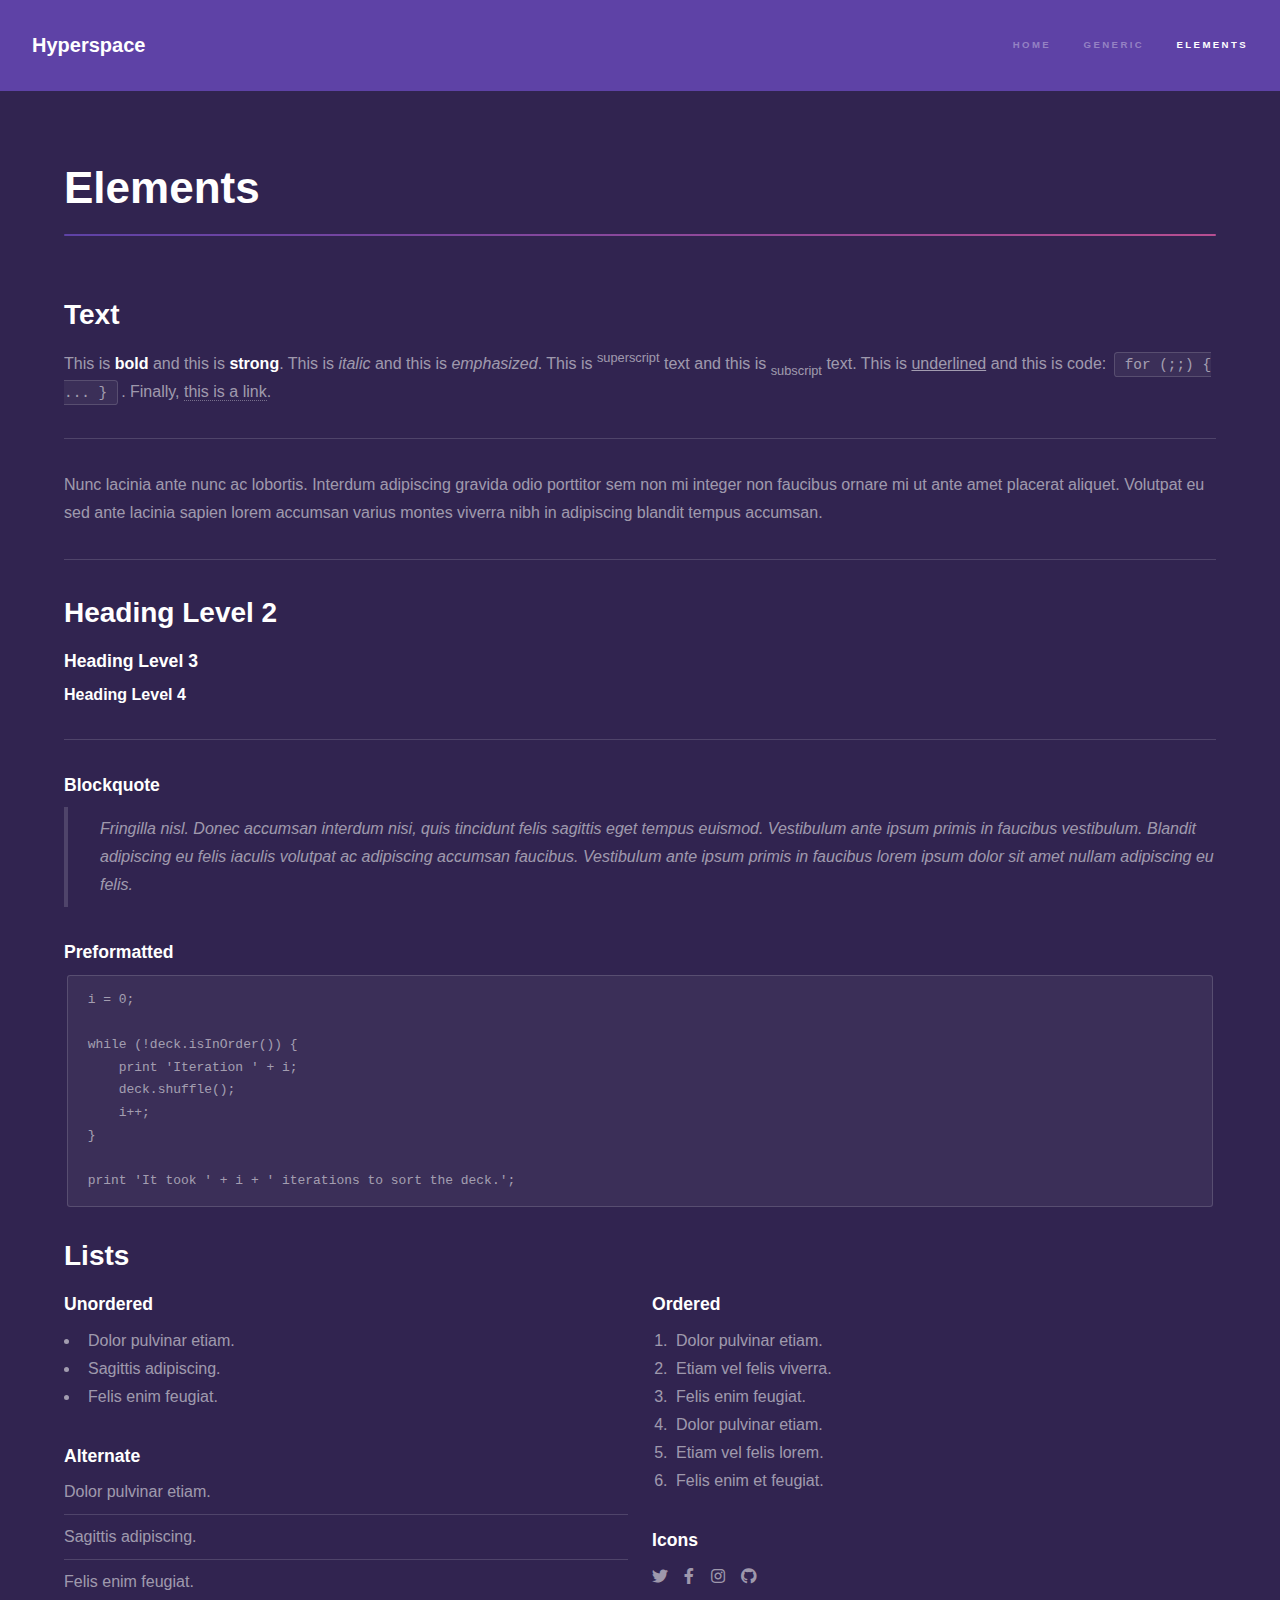
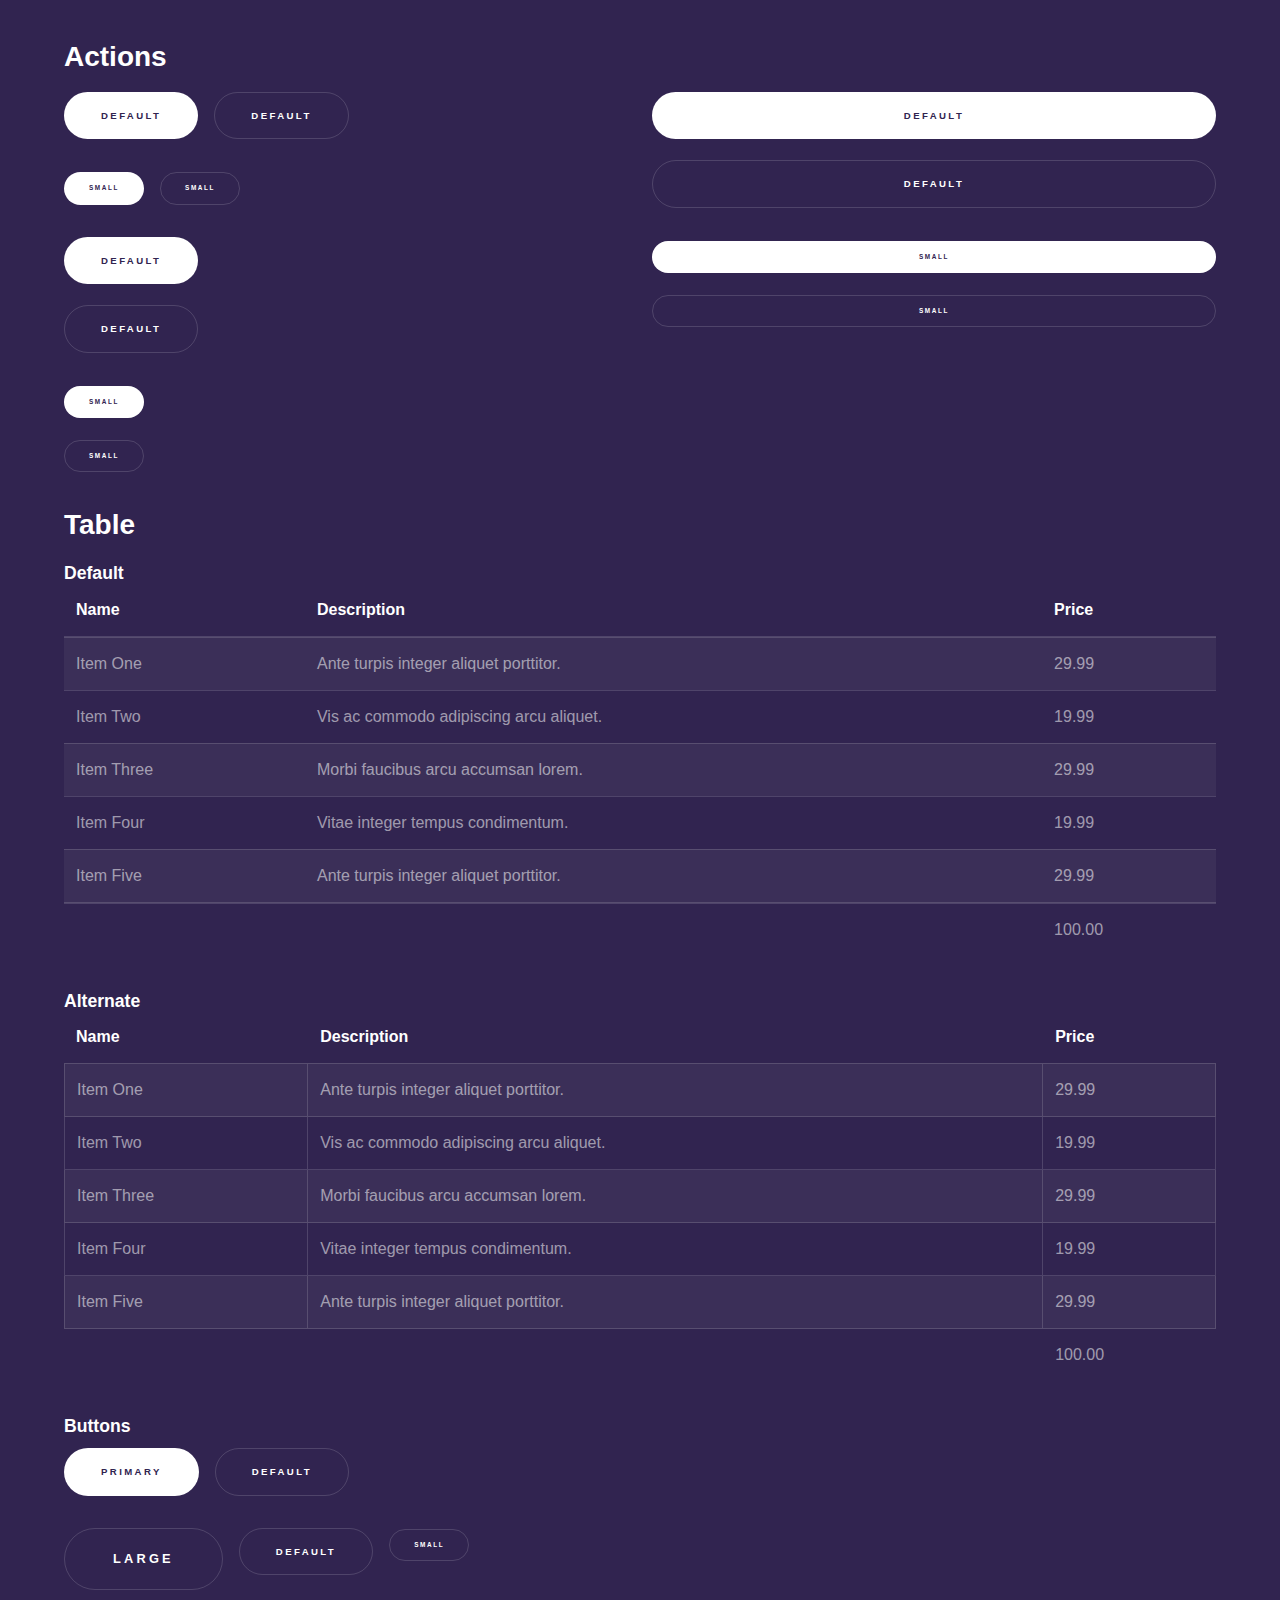
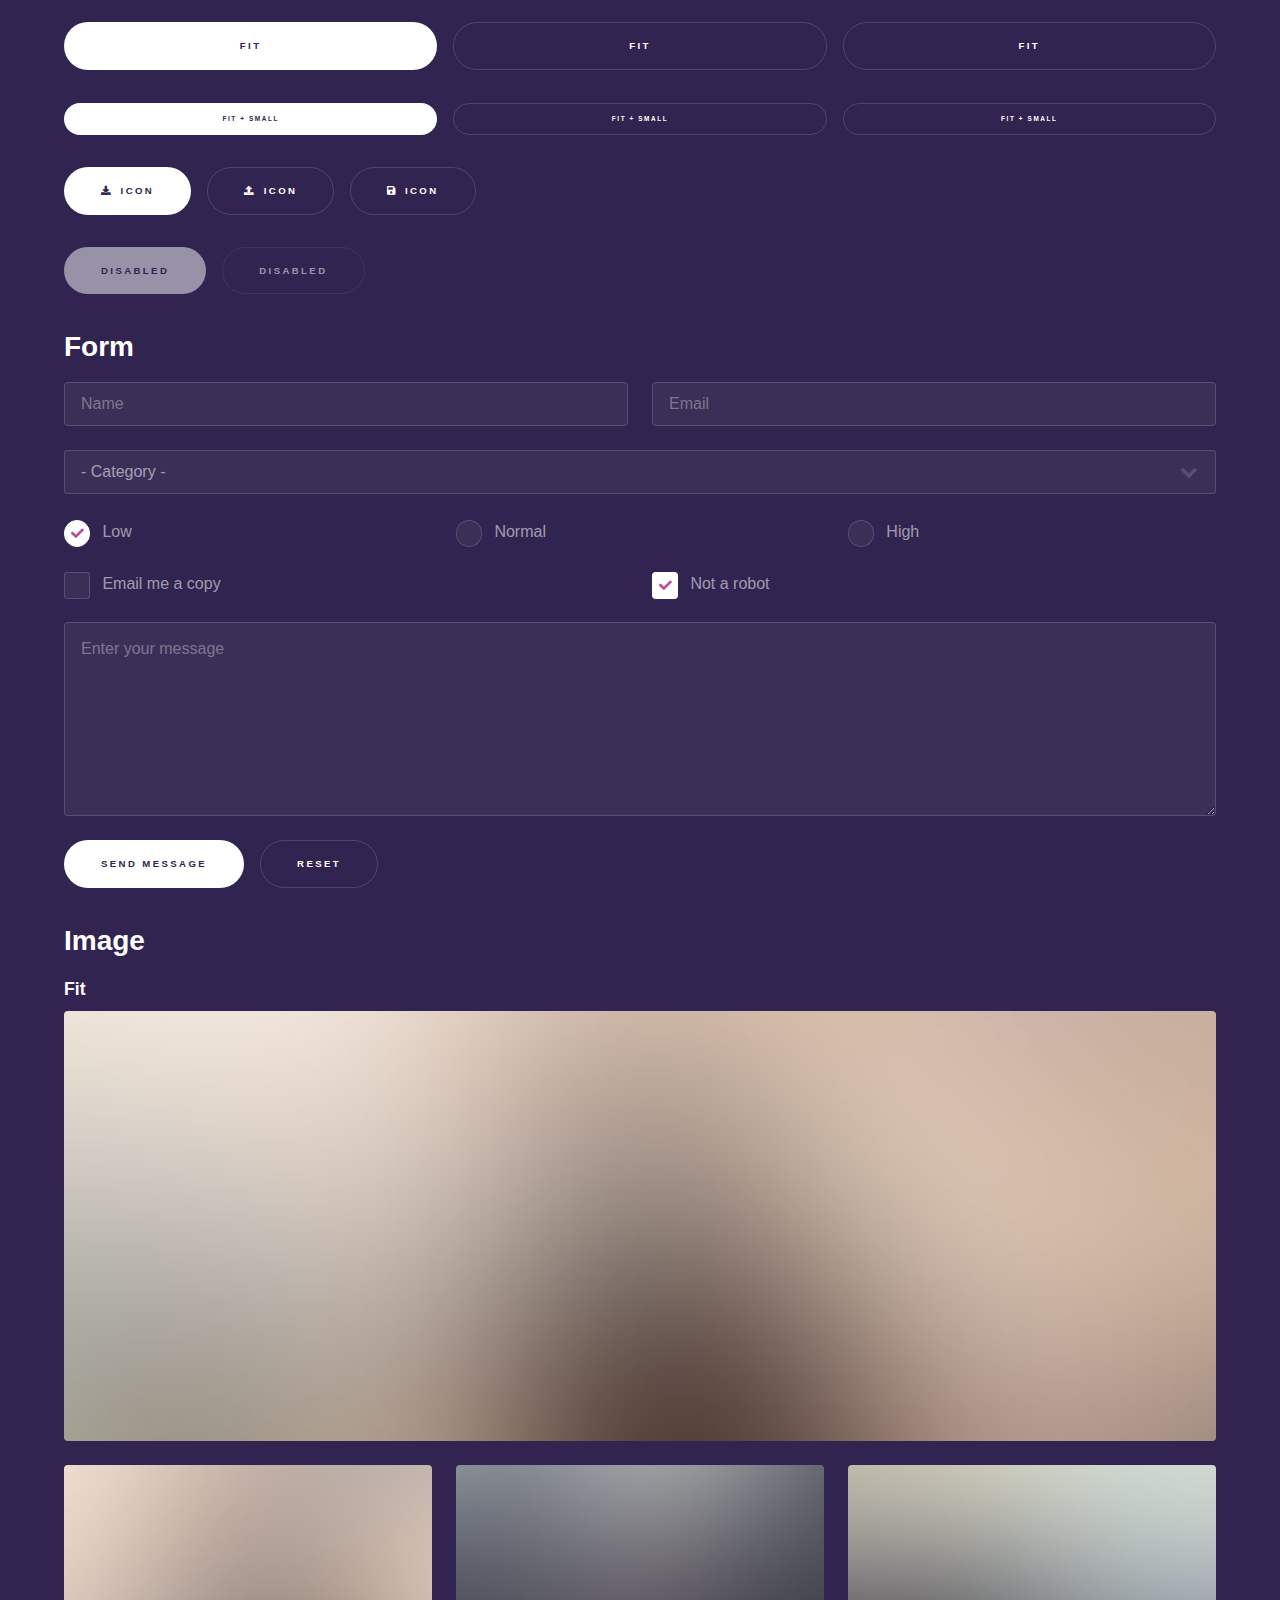
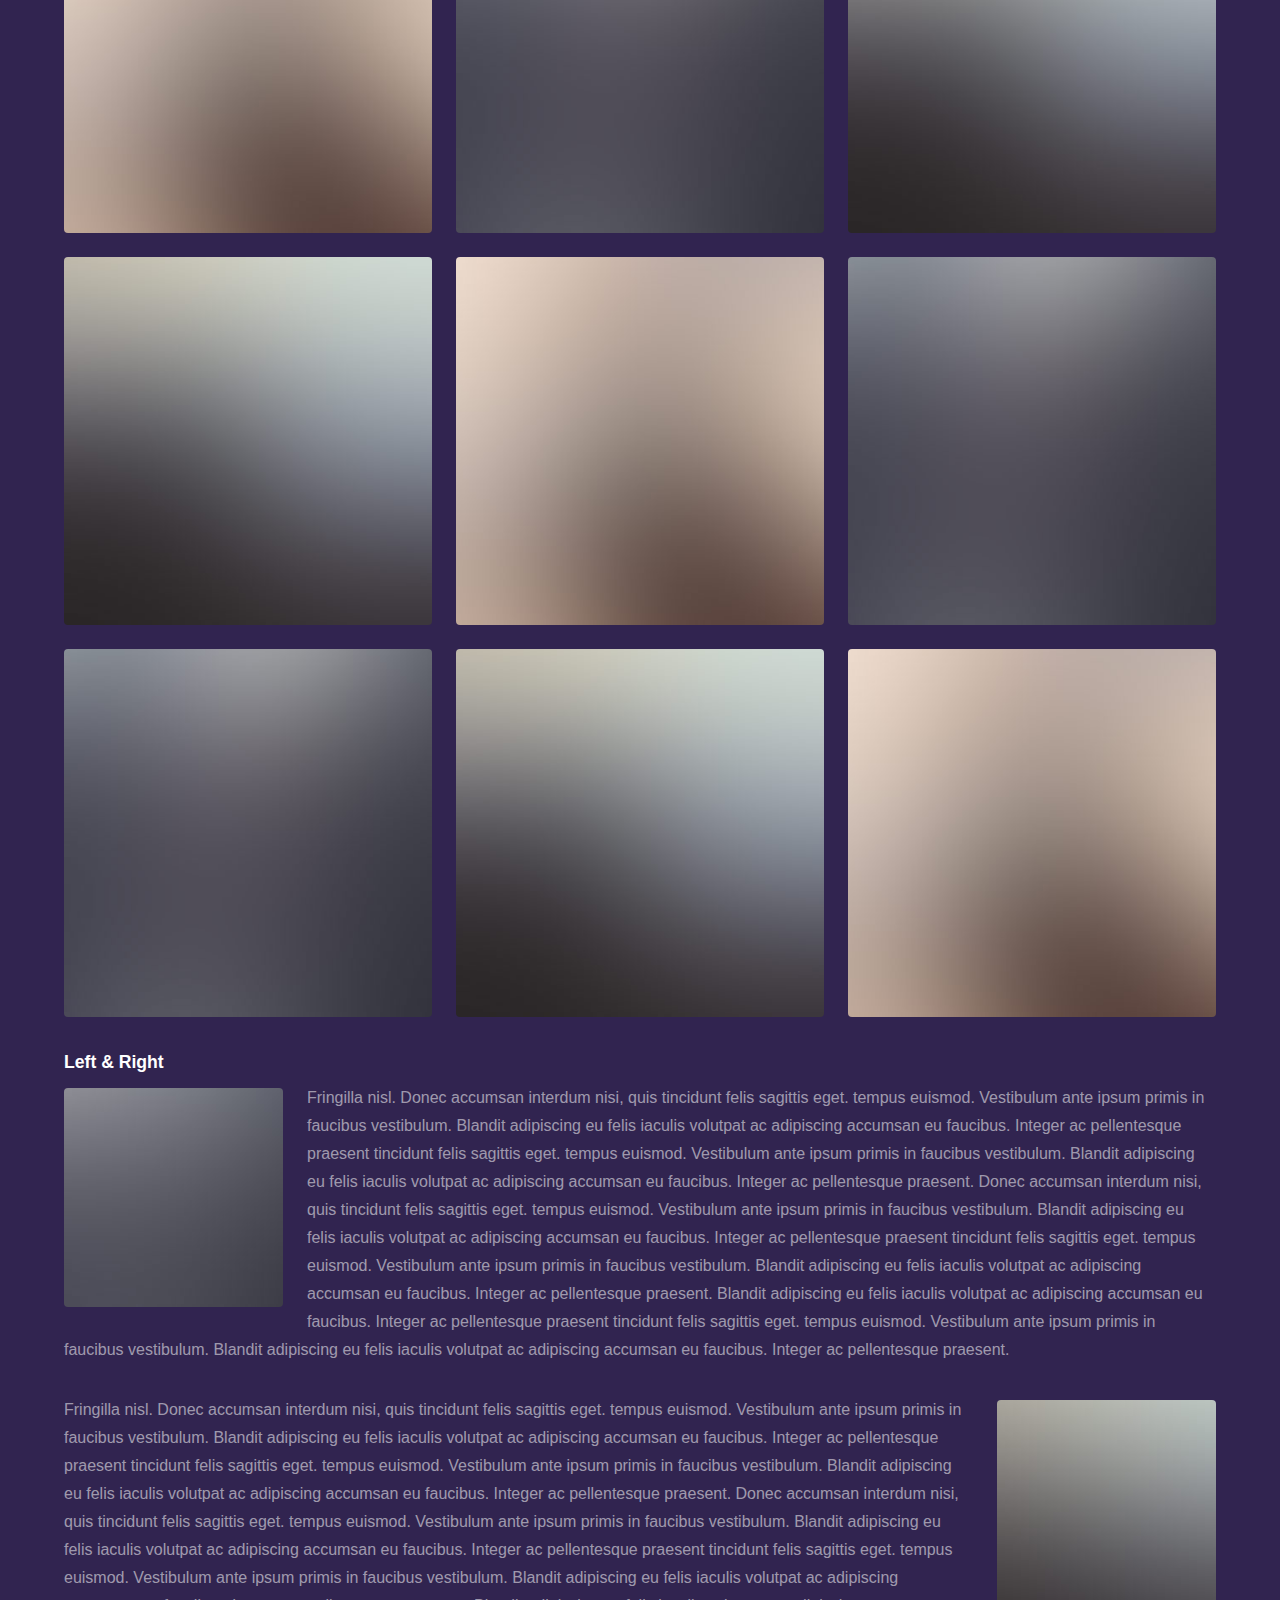
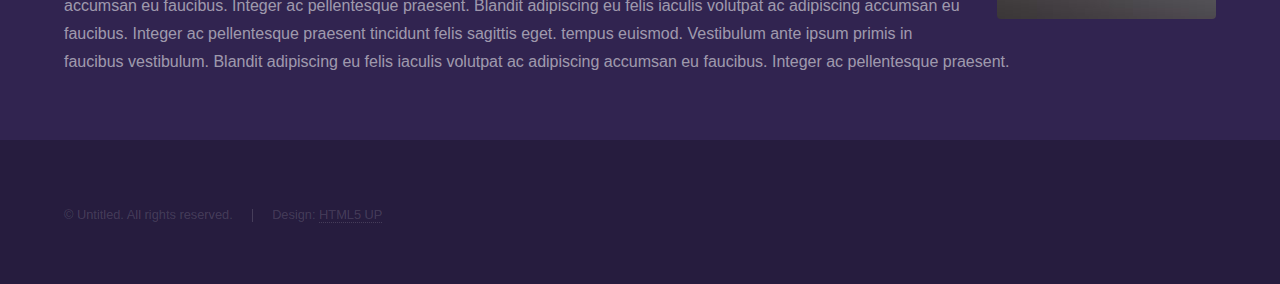
==== src/hanjun_site_template/elements.html @ 937c9daa "Add Dockerfile, manifests, and HTML templates" ====
<!DOCTYPE HTML>
<!--
	Hyperspace by HTML5 UP
	html5up.net | @ajlkn
	Free for personal and commercial use under the CCA 3.0 license (html5up.net/license)
-->
<html>
	<head>
		<title>Elements - Hyperspace by HTML5 UP</title>
		<meta charset="utf-8" />
		<meta name="viewport" content="width=device-width, initial-scale=1, user-scalable=no" />
		<link rel="stylesheet" href="assets/css/main.css" />
		<noscript><link rel="stylesheet" href="assets/css/noscript.css" /></noscript>
	</head>
	<body class="is-preload">

		<!-- Header -->
			<header id="header">
				<a href="index.html" class="title">Hyperspace</a>
				<nav>
					<ul>
						<li><a href="index.html">Home</a></li>
						<li><a href="generic.html">Generic</a></li>
						<li><a href="elements.html"  class="active">Elements</a></li>
					</ul>
				</nav>
			</header>

		<!-- Wrapper -->
			<div id="wrapper">

				<!-- Main -->
					<section id="main" class="wrapper">
						<div class="inner">
							<h1 class="major">Elements</h1>

							<!-- Text -->
								<section>
									<h2>Text</h2>
									<p>This is <b>bold</b> and this is <strong>strong</strong>. This is <i>italic</i> and this is <em>emphasized</em>.
									This is <sup>superscript</sup> text and this is <sub>subscript</sub> text.
									This is <u>underlined</u> and this is code: <code>for (;;) { ... }</code>. Finally, <a href="#">this is a link</a>.</p>
									<hr />
									<p>Nunc lacinia ante nunc ac lobortis. Interdum adipiscing gravida odio porttitor sem non mi integer non faucibus ornare mi ut ante amet placerat aliquet. Volutpat eu sed ante lacinia sapien lorem accumsan varius montes viverra nibh in adipiscing blandit tempus accumsan.</p>
									<hr />
									<h2>Heading Level 2</h2>
									<h3>Heading Level 3</h3>
									<h4>Heading Level 4</h4>
									<hr />
									<h3>Blockquote</h3>
									<blockquote>Fringilla nisl. Donec accumsan interdum nisi, quis tincidunt felis sagittis eget tempus euismod. Vestibulum ante ipsum primis in faucibus vestibulum. Blandit adipiscing eu felis iaculis volutpat ac adipiscing accumsan faucibus. Vestibulum ante ipsum primis in faucibus lorem ipsum dolor sit amet nullam adipiscing eu felis.</blockquote>
									<h3>Preformatted</h3>
									<pre><code>i = 0;

while (!deck.isInOrder()) {
    print 'Iteration ' + i;
    deck.shuffle();
    i++;
}

print 'It took ' + i + ' iterations to sort the deck.';</code></pre>
								</section>

							<!-- Lists -->
								<section>
									<h2>Lists</h2>
									<div class="row">
										<div class="col-6 col-12-medium">
											<h3>Unordered</h3>
											<ul>
												<li>Dolor pulvinar etiam.</li>
												<li>Sagittis adipiscing.</li>
												<li>Felis enim feugiat.</li>
											</ul>
											<h3>Alternate</h3>
											<ul class="alt">
												<li>Dolor pulvinar etiam.</li>
												<li>Sagittis adipiscing.</li>
												<li>Felis enim feugiat.</li>
											</ul>
										</div>
										<div class="col-6 col-12-medium">
											<h3>Ordered</h3>
											<ol>
												<li>Dolor pulvinar etiam.</li>
												<li>Etiam vel felis viverra.</li>
												<li>Felis enim feugiat.</li>
												<li>Dolor pulvinar etiam.</li>
												<li>Etiam vel felis lorem.</li>
												<li>Felis enim et feugiat.</li>
											</ol>
											<h3>Icons</h3>
											<ul class="icons">
												<li><a href="#" class="icon brands fa-twitter"><span class="label">Twitter</span></a></li>
												<li><a href="#" class="icon brands fa-facebook-f"><span class="label">Facebook</span></a></li>
												<li><a href="#" class="icon brands fa-instagram"><span class="label">Instagram</span></a></li>
												<li><a href="#" class="icon brands fa-github"><span class="label">Github</span></a></li>
											</ul>
										</div>
									</div>
									<h2>Actions</h2>
									<div class="row">
										<div class="col-6 col-12-medium">
											<ul class="actions">
												<li><a href="#" class="button primary">Default</a></li>
												<li><a href="#" class="button">Default</a></li>
											</ul>
											<ul class="actions small">
												<li><a href="#" class="button primary small">Small</a></li>
												<li><a href="#" class="button small">Small</a></li>
											</ul>
											<ul class="actions stacked">
												<li><a href="#" class="button primary">Default</a></li>
												<li><a href="#" class="button">Default</a></li>
											</ul>
											<ul class="actions stacked">
												<li><a href="#" class="button primary small">Small</a></li>
												<li><a href="#" class="button small">Small</a></li>
											</ul>
										</div>
										<div class="col-6 col-12-medium">
											<ul class="actions stacked">
												<li><a href="#" class="button primary fit">Default</a></li>
												<li><a href="#" class="button fit">Default</a></li>
											</ul>
											<ul class="actions stacked">
												<li><a href="#" class="button primary small fit">Small</a></li>
												<li><a href="#" class="button small fit">Small</a></li>
											</ul>
										</div>
									</div>
								</section>

							<!-- Table -->
								<section>
									<h2>Table</h2>
									<h3>Default</h3>
									<div class="table-wrapper">
										<table>
											<thead>
												<tr>
													<th>Name</th>
													<th>Description</th>
													<th>Price</th>
												</tr>
											</thead>
											<tbody>
												<tr>
													<td>Item One</td>
													<td>Ante turpis integer aliquet porttitor.</td>
													<td>29.99</td>
												</tr>
												<tr>
													<td>Item Two</td>
													<td>Vis ac commodo adipiscing arcu aliquet.</td>
													<td>19.99</td>
												</tr>
												<tr>
													<td>Item Three</td>
													<td> Morbi faucibus arcu accumsan lorem.</td>
													<td>29.99</td>
												</tr>
												<tr>
													<td>Item Four</td>
													<td>Vitae integer tempus condimentum.</td>
													<td>19.99</td>
												</tr>
												<tr>
													<td>Item Five</td>
													<td>Ante turpis integer aliquet porttitor.</td>
													<td>29.99</td>
												</tr>
											</tbody>
											<tfoot>
												<tr>
													<td colspan="2"></td>
													<td>100.00</td>
												</tr>
											</tfoot>
										</table>
									</div>

									<h3>Alternate</h3>
									<div class="table-wrapper">
										<table class="alt">
											<thead>
												<tr>
													<th>Name</th>
													<th>Description</th>
													<th>Price</th>
												</tr>
											</thead>
											<tbody>
												<tr>
													<td>Item One</td>
													<td>Ante turpis integer aliquet porttitor.</td>
													<td>29.99</td>
												</tr>
												<tr>
													<td>Item Two</td>
													<td>Vis ac commodo adipiscing arcu aliquet.</td>
													<td>19.99</td>
												</tr>
												<tr>
													<td>Item Three</td>
													<td> Morbi faucibus arcu accumsan lorem.</td>
													<td>29.99</td>
												</tr>
												<tr>
													<td>Item Four</td>
													<td>Vitae integer tempus condimentum.</td>
													<td>19.99</td>
												</tr>
												<tr>
													<td>Item Five</td>
													<td>Ante turpis integer aliquet porttitor.</td>
													<td>29.99</td>
												</tr>
											</tbody>
											<tfoot>
												<tr>
													<td colspan="2"></td>
													<td>100.00</td>
												</tr>
											</tfoot>
										</table>
									</div>
								</section>

							<!-- Buttons -->
								<section>
									<h3>Buttons</h3>
									<ul class="actions">
										<li><a href="#" class="button primary">Primary</a></li>
										<li><a href="#" class="button">Default</a></li>
									</ul>
									<ul class="actions">
										<li><a href="#" class="button large">Large</a></li>
										<li><a href="#" class="button">Default</a></li>
										<li><a href="#" class="button small">Small</a></li>
									</ul>
									<ul class="actions fit">
										<li><a href="#" class="button primary fit">Fit</a></li>
										<li><a href="#" class="button fit">Fit</a></li>
										<li><a href="#" class="button fit">Fit</a></li>
									</ul>
									<ul class="actions fit small">
										<li><a href="#" class="button primary fit small">Fit + Small</a></li>
										<li><a href="#" class="button fit small">Fit + Small</a></li>
										<li><a href="#" class="button fit small">Fit + Small</a></li>
									</ul>
									<ul class="actions">
										<li><a href="#" class="button primary icon solid fa-download">Icon</a></li>
										<li><a href="#" class="button icon solid fa-upload">Icon</a></li>
										<li><a href="#" class="button icon solid fa-save">Icon</a></li>
									</ul>
									<ul class="actions">
										<li><span class="button primary disabled">Disabled</span></li>
										<li><span class="button disabled">Disabled</span></li>
									</ul>
								</section>

							<!-- Form -->
								<section>
									<h2>Form</h2>
									<form method="post" action="#">
										<div class="row gtr-uniform">
											<div class="col-6 col-12-xsmall">
												<input type="text" name="demo-name" id="demo-name" value="" placeholder="Name" />
											</div>
											<div class="col-6 col-12-xsmall">
												<input type="email" name="demo-email" id="demo-email" value="" placeholder="Email" />
											</div>
											<div class="col-12">
												<select name="demo-category" id="demo-category">
													<option value="">- Category -</option>
													<option value="1">Manufacturing</option>
													<option value="1">Shipping</option>
													<option value="1">Administration</option>
													<option value="1">Human Resources</option>
												</select>
											</div>
											<div class="col-4 col-12-small">
												<input type="radio" id="demo-priority-low" name="demo-priority" checked>
												<label for="demo-priority-low">Low</label>
											</div>
											<div class="col-4 col-12-small">
												<input type="radio" id="demo-priority-normal" name="demo-priority">
												<label for="demo-priority-normal">Normal</label>
											</div>
											<div class="col-4 col-12-small">
												<input type="radio" id="demo-priority-high" name="demo-priority">
												<label for="demo-priority-high">High</label>
											</div>
											<div class="col-6 col-12-small">
												<input type="checkbox" id="demo-copy" name="demo-copy">
												<label for="demo-copy">Email me a copy</label>
											</div>
											<div class="col-6 col-12-small">
												<input type="checkbox" id="demo-human" name="demo-human" checked>
												<label for="demo-human">Not a robot</label>
											</div>
											<div class="col-12">
												<textarea name="demo-message" id="demo-message" placeholder="Enter your message" rows="6"></textarea>
											</div>
											<div class="col-12">
												<ul class="actions">
													<li><input type="submit" value="Send Message" class="primary" /></li>
													<li><input type="reset" value="Reset" /></li>
												</ul>
											</div>
										</div>
									</form>
								</section>

							<!-- Image -->
								<section>
									<h2>Image</h2>
									<h3>Fit</h3>
									<div class="box alt">
										<div class="row gtr-uniform">
											<div class="col-12"><span class="image fit"><img src="images/pic04.jpg" alt="" /></span></div>
											<div class="col-4"><span class="image fit"><img src="images/pic01.jpg" alt="" /></span></div>
											<div class="col-4"><span class="image fit"><img src="images/pic02.jpg" alt="" /></span></div>
											<div class="col-4"><span class="image fit"><img src="images/pic03.jpg" alt="" /></span></div>
											<div class="col-4"><span class="image fit"><img src="images/pic03.jpg" alt="" /></span></div>
											<div class="col-4"><span class="image fit"><img src="images/pic01.jpg" alt="" /></span></div>
											<div class="col-4"><span class="image fit"><img src="images/pic02.jpg" alt="" /></span></div>
											<div class="col-4"><span class="image fit"><img src="images/pic02.jpg" alt="" /></span></div>
											<div class="col-4"><span class="image fit"><img src="images/pic03.jpg" alt="" /></span></div>
											<div class="col-4"><span class="image fit"><img src="images/pic01.jpg" alt="" /></span></div>
										</div>
									</div>
									<h3>Left &amp; Right</h3>
									<p><span class="image left"><img src="images/pic05.jpg" alt="" /></span>Fringilla nisl. Donec accumsan interdum nisi, quis tincidunt felis sagittis eget. tempus euismod. Vestibulum ante ipsum primis in faucibus vestibulum. Blandit adipiscing eu felis iaculis volutpat ac adipiscing accumsan eu faucibus. Integer ac pellentesque praesent tincidunt felis sagittis eget. tempus euismod. Vestibulum ante ipsum primis in faucibus vestibulum. Blandit adipiscing eu felis iaculis volutpat ac adipiscing accumsan eu faucibus. Integer ac pellentesque praesent. Donec accumsan interdum nisi, quis tincidunt felis sagittis eget. tempus euismod. Vestibulum ante ipsum primis in faucibus vestibulum. Blandit adipiscing eu felis iaculis volutpat ac adipiscing accumsan eu faucibus. Integer ac pellentesque praesent tincidunt felis sagittis eget. tempus euismod. Vestibulum ante ipsum primis in faucibus vestibulum. Blandit adipiscing eu felis iaculis volutpat ac adipiscing accumsan eu faucibus. Integer ac pellentesque praesent. Blandit adipiscing eu felis iaculis volutpat ac adipiscing accumsan eu faucibus. Integer ac pellentesque praesent tincidunt felis sagittis eget. tempus euismod. Vestibulum ante ipsum primis in faucibus vestibulum. Blandit adipiscing eu felis iaculis volutpat ac adipiscing accumsan eu faucibus. Integer ac pellentesque praesent.</p>
									<p><span class="image right"><img src="images/pic06.jpg" alt="" /></span>Fringilla nisl. Donec accumsan interdum nisi, quis tincidunt felis sagittis eget. tempus euismod. Vestibulum ante ipsum primis in faucibus vestibulum. Blandit adipiscing eu felis iaculis volutpat ac adipiscing accumsan eu faucibus. Integer ac pellentesque praesent tincidunt felis sagittis eget. tempus euismod. Vestibulum ante ipsum primis in faucibus vestibulum. Blandit adipiscing eu felis iaculis volutpat ac adipiscing accumsan eu faucibus. Integer ac pellentesque praesent. Donec accumsan interdum nisi, quis tincidunt felis sagittis eget. tempus euismod. Vestibulum ante ipsum primis in faucibus vestibulum. Blandit adipiscing eu felis iaculis volutpat ac adipiscing accumsan eu faucibus. Integer ac pellentesque praesent tincidunt felis sagittis eget. tempus euismod. Vestibulum ante ipsum primis in faucibus vestibulum. Blandit adipiscing eu felis iaculis volutpat ac adipiscing accumsan eu faucibus. Integer ac pellentesque praesent. Blandit adipiscing eu felis iaculis volutpat ac adipiscing accumsan eu faucibus. Integer ac pellentesque praesent tincidunt felis sagittis eget. tempus euismod. Vestibulum ante ipsum primis in faucibus vestibulum. Blandit adipiscing eu felis iaculis volutpat ac adipiscing accumsan eu faucibus. Integer ac pellentesque praesent.</p>
								</section>

						</div>
					</section>

			</div>

		<!-- Footer -->
			<footer id="footer" class="wrapper alt">
				<div class="inner">
					<ul class="menu">
						<li>&copy; Untitled. All rights reserved.</li><li>Design: <a href="http://html5up.net">HTML5 UP</a></li>
					</ul>
				</div>
			</footer>

		<!-- Scripts -->
			<script src="assets/js/jquery.min.js"></script>
			<script src="assets/js/jquery.scrollex.min.js"></script>
			<script src="assets/js/jquery.scrolly.min.js"></script>
			<script src="assets/js/browser.min.js"></script>
			<script src="assets/js/breakpoints.min.js"></script>
			<script src="assets/js/util.js"></script>
			<script src="assets/js/main.js"></script>

	</body>
</html>
---- src/hanjun_site_template/assets/css/main.css ----
@import url(fontawesome-all.min.css);

/*
	Hyperspace by HTML5 UP
	html5up.net | @ajlkn
	Free for personal and commercial use under the CCA 3.0 license (html5up.net/license)
*/

html, body, div, span, applet, object,
iframe, h1, h2, h3, h4, h5, h6, p, blockquote,
pre, a, abbr, acronym, address, big, cite,
code, del, dfn, em, img, ins, kbd, q, s, samp,
small, strike, strong, sub, sup, tt, var, b,
u, i, center, dl, dt, dd, ol, ul, li, fieldset,
form, label, legend, table, caption, tbody,
tfoot, thead, tr, th, td, article, aside,
canvas, details, embed, figure, figcaption,
footer, header, hgroup, menu, nav, output, ruby,
section, summary, time, mark, audio, video {
	margin: 0;
	padding: 0;
	border: 0;
	font-size: 100%;
	font: inherit;
	vertical-align: baseline;}

article, aside, details, figcaption, figure,
footer, header, hgroup, menu, nav, section {
	display: block;}

body {
	line-height: 1;
}

ol, ul {
	list-style: none;
}

blockquote, q {
	quotes: none;
}

	blockquote:before, blockquote:after, q:before, q:after {
		content: '';
		content: none;
	}

table {
	border-collapse: collapse;
	border-spacing: 0;
}

body {
	-webkit-text-size-adjust: none;
}

mark {
	background-color: transparent;
	color: inherit;
}

input::-moz-focus-inner {
	border: 0;
	padding: 0;
}

input, select, textarea {
	-moz-appearance: none;
	-webkit-appearance: none;
	-ms-appearance: none;
	appearance: none;
}

/* Basic */

	@-ms-viewport {
		width: device-width;
	}

	body {
		-ms-overflow-style: scrollbar;
	}

	@media screen and (max-width: 480px) {

		html, body {
			min-width: 320px;
		}

	}

	html {
		box-sizing: border-box;
	}

	*, *:before, *:after {
		box-sizing: inherit;
	}

	body {
		background: #312450;
	}

		body.is-preload *, body.is-preload *:before, body.is-preload *:after {
			-moz-animation: none !important;
			-webkit-animation: none !important;
			-ms-animation: none !important;
			animation: none !important;
			-moz-transition: none !important;
			-webkit-transition: none !important;
			-ms-transition: none !important;
			transition: none !important;
		}

/* Type */

	body, input, select, textarea {
		color: rgba(255, 255, 255, 0.55);
		font-family: Arial, Helvetica, sans-serif;
		font-size: 16.5pt;
		font-weight: normal;
		line-height: 1.75;
	}

		@media screen and (max-width: 1680px) {

			body, input, select, textarea {
				font-size: 13pt;
			}

		}

		@media screen and (max-width: 1280px) {

			body, input, select, textarea {
				font-size: 12pt;
			}

		}

		@media screen and (max-width: 360px) {

			body, input, select, textarea {
				font-size: 11pt;
			}

		}

	a {
		-moz-transition: color 0.2s ease, border-bottom-color 0.2s ease;
		-webkit-transition: color 0.2s ease, border-bottom-color 0.2s ease;
		-ms-transition: color 0.2s ease, border-bottom-color 0.2s ease;
		transition: color 0.2s ease, border-bottom-color 0.2s ease;
		border-bottom: dotted 1px rgba(255, 255, 255, 0.35);
		color: inherit;
		text-decoration: none;
	}

		a:hover {
			border-bottom-color: transparent;
			color: #ffffff;
		}

	strong, b {
		color: #ffffff;
		font-weight: bold;
	}

	em, i {
		font-style: italic;
	}

	p {
		margin: 0 0 2em 0;
	}

	h1, h2, h3, h4, h5, h6 {
		color: #ffffff;
		font-weight: bold;
		line-height: 1.5;
		margin: 0 0 0.5em 0;
	}

		h1 a, h2 a, h3 a, h4 a, h5 a, h6 a {
			color: inherit;
			text-decoration: none;
		}

	h1 {
		font-size: 2.75em;
	}

		h1.major {
			margin: 0 0 1.3em 0;
			position: relative;
			padding-bottom: 0.35em;
		}

			h1.major:after {
				background-image: -moz-linear-gradient(to right, #5e42a6, #b74e91);
				background-image: -webkit-linear-gradient(to right, #5e42a6, #b74e91);
				background-image: -ms-linear-gradient(to right, #5e42a6, #b74e91);
				background-image: linear-gradient(to right, #5e42a6, #b74e91);
				-moz-transition: max-width 0.2s ease;
				-webkit-transition: max-width 0.2s ease;
				-ms-transition: max-width 0.2s ease;
				transition: max-width 0.2s ease;
				border-radius: 0.2em;
				bottom: 0;
				content: '';
				height: 0.05em;
				position: absolute;
				right: 0;
				width: 100%;
			}

	h2 {
		font-size: 1.75em;
	}

	h3 {
		font-size: 1.1em;
	}

	h4 {
		font-size: 1em;
	}

	h5 {
		font-size: 0.8em;
	}

	h6 {
		font-size: 0.6em;
	}

	@media screen and (max-width: 736px) {

		h1 {
			font-size: 2em;
		}

		h2 {
			font-size: 1.25em;
		}

		h3 {
			font-size: 1em;
		}

		h4 {
			font-size: 0.8em;
		}

		h5 {
			font-size: 0.6em;
		}

		h6 {
			font-size: 0.6em;
		}

	}

	sub {
		font-size: 0.8em;
		position: relative;
		top: 0.5em;
	}

	sup {
		font-size: 0.8em;
		position: relative;
		top: -0.5em;
	}

	blockquote {
		border-left: solid 4px rgba(255, 255, 255, 0.15);
		font-style: italic;
		margin: 0 0 2em 0;
		padding: 0.5em 0 0.5em 2em;
	}

	code {
		background: rgba(255, 255, 255, 0.05);
		border-radius: 0.25em;
		border: solid 1px rgba(255, 255, 255, 0.15);
		font-family: "Courier New", monospace;
		font-size: 0.9em;
		margin: 0 0.25em;
		padding: 0.25em 0.65em;
	}

	pre {
		-webkit-overflow-scrolling: touch;
		font-family: "Courier New", monospace;
		font-size: 0.9em;
		margin: 0 0 2em 0;
	}

		pre code {
			display: block;
			line-height: 1.75em;
			padding: 1em 1.5em;
			overflow-x: auto;
		}

	hr {
		border: 0;
		border-bottom: solid 1px rgba(255, 255, 255, 0.15);
		margin: 2em 0;
	}

		hr.major {
			margin: 3em 0;
		}

	.align-left {
		text-align: left;
	}

	.align-center {
		text-align: center;
	}

	.align-right {
		text-align: right;
	}

/* Row */

	.row {
		display: flex;
		flex-wrap: wrap;
		box-sizing: border-box;
		align-items: stretch;
	}

		.row > * {
			box-sizing: border-box;
		}

		.row.gtr-uniform > * > :last-child {
			margin-bottom: 0;
		}

		.row.aln-left {
			justify-content: flex-start;
		}

		.row.aln-center {
			justify-content: center;
		}

		.row.aln-right {
			justify-content: flex-end;
		}

		.row.aln-top {
			align-items: flex-start;
		}

		.row.aln-middle {
			align-items: center;
		}

		.row.aln-bottom {
			align-items: flex-end;
		}

		.row > .imp {
			order: -1;
		}

		.row > .col-1 {
			width: 8.33333%;
		}

		.row > .off-1 {
			margin-left: 8.33333%;
		}

		.row > .col-2 {
			width: 16.66667%;
		}

		.row > .off-2 {
			margin-left: 16.66667%;
		}

		.row > .col-3 {
			width: 25%;
		}

		.row > .off-3 {
			margin-left: 25%;
		}

		.row > .col-4 {
			width: 33.33333%;
		}

		.row > .off-4 {
			margin-left: 33.33333%;
		}

		.row > .col-5 {
			width: 41.66667%;
		}

		.row > .off-5 {
			margin-left: 41.66667%;
		}

		.row > .col-6 {
			width: 50%;
		}

		.row > .off-6 {
			margin-left: 50%;
		}

		.row > .col-7 {
			width: 58.33333%;
		}

		.row > .off-7 {
			margin-left: 58.33333%;
		}

		.row > .col-8 {
			width: 66.66667%;
		}

		.row > .off-8 {
			margin-left: 66.66667%;
		}

		.row > .col-9 {
			width: 75%;
		}

		.row > .off-9 {
			margin-left: 75%;
		}

		.row > .col-10 {
			width: 83.33333%;
		}

		.row > .off-10 {
			margin-left: 83.33333%;
		}

		.row > .col-11 {
			width: 91.66667%;
		}

		.row > .off-11 {
			margin-left: 91.66667%;
		}

		.row > .col-12 {
			width: 100%;
		}

		.row > .off-12 {
			margin-left: 100%;
		}

		.row.gtr-0 {
			margin-top: 0;
			margin-left: 0em;
		}

			.row.gtr-0 > * {
				padding: 0 0 0 0em;
			}

			.row.gtr-0.gtr-uniform {
				margin-top: 0em;
			}

				.row.gtr-0.gtr-uniform > * {
					padding-top: 0em;
				}

		.row.gtr-25 {
			margin-top: 0;
			margin-left: -0.375em;
		}

			.row.gtr-25 > * {
				padding: 0 0 0 0.375em;
			}

			.row.gtr-25.gtr-uniform {
				margin-top: -0.375em;
			}

				.row.gtr-25.gtr-uniform > * {
					padding-top: 0.375em;
				}

		.row.gtr-50 {
			margin-top: 0;
			margin-left: -0.75em;
		}

			.row.gtr-50 > * {
				padding: 0 0 0 0.75em;
			}

			.row.gtr-50.gtr-uniform {
				margin-top: -0.75em;
			}

				.row.gtr-50.gtr-uniform > * {
					padding-top: 0.75em;
				}

		.row {
			margin-top: 0;
			margin-left: -1.5em;
		}

			.row > * {
				padding: 0 0 0 1.5em;
			}

			.row.gtr-uniform {
				margin-top: -1.5em;
			}

				.row.gtr-uniform > * {
					padding-top: 1.5em;
				}

		.row.gtr-150 {
			margin-top: 0;
			margin-left: -2.25em;
		}

			.row.gtr-150 > * {
				padding: 0 0 0 2.25em;
			}

			.row.gtr-150.gtr-uniform {
				margin-top: -2.25em;
			}

				.row.gtr-150.gtr-uniform > * {
					padding-top: 2.25em;
				}

		.row.gtr-200 {
			margin-top: 0;
			margin-left: -3em;
		}

			.row.gtr-200 > * {
				padding: 0 0 0 3em;
			}

			.row.gtr-200.gtr-uniform {
				margin-top: -3em;
			}

				.row.gtr-200.gtr-uniform > * {
					padding-top: 3em;
				}

		@media screen and (max-width: 1680px) {

			.row {
				display: flex;
				flex-wrap: wrap;
				box-sizing: border-box;
				align-items: stretch;
			}

				.row > * {
					box-sizing: border-box;
				}

				.row.gtr-uniform > * > :last-child {
					margin-bottom: 0;
				}

				.row.aln-left {
					justify-content: flex-start;
				}

				.row.aln-center {
					justify-content: center;
				}

				.row.aln-right {
					justify-content: flex-end;
				}

				.row.aln-top {
					align-items: flex-start;
				}

				.row.aln-middle {
					align-items: center;
				}

				.row.aln-bottom {
					align-items: flex-end;
				}

				.row > .imp-xlarge {
					order: -1;
				}

				.row > .col-1-xlarge {
					width: 8.33333%;
				}

				.row > .off-1-xlarge {
					margin-left: 8.33333%;
				}

				.row > .col-2-xlarge {
					width: 16.66667%;
				}

				.row > .off-2-xlarge {
					margin-left: 16.66667%;
				}

				.row > .col-3-xlarge {
					width: 25%;
				}

				.row > .off-3-xlarge {
					margin-left: 25%;
				}

				.row > .col-4-xlarge {
					width: 33.33333%;
				}

				.row > .off-4-xlarge {
					margin-left: 33.33333%;
				}

				.row > .col-5-xlarge {
					width: 41.66667%;
				}

				.row > .off-5-xlarge {
					margin-left: 41.66667%;
				}

				.row > .col-6-xlarge {
					width: 50%;
				}

				.row > .off-6-xlarge {
					margin-left: 50%;
				}

				.row > .col-7-xlarge {
					width: 58.33333%;
				}

				.row > .off-7-xlarge {
					margin-left: 58.33333%;
				}

				.row > .col-8-xlarge {
					width: 66.66667%;
				}

				.row > .off-8-xlarge {
					margin-left: 66.66667%;
				}

				.row > .col-9-xlarge {
					width: 75%;
				}

				.row > .off-9-xlarge {
					margin-left: 75%;
				}

				.row > .col-10-xlarge {
					width: 83.33333%;
				}

				.row > .off-10-xlarge {
					margin-left: 83.33333%;
				}

				.row > .col-11-xlarge {
					width: 91.66667%;
				}

				.row > .off-11-xlarge {
					margin-left: 91.66667%;
				}

				.row > .col-12-xlarge {
					width: 100%;
				}

				.row > .off-12-xlarge {
					margin-left: 100%;
				}

				.row.gtr-0 {
					margin-top: 0;
					margin-left: 0em;
				}

					.row.gtr-0 > * {
						padding: 0 0 0 0em;
					}

					.row.gtr-0.gtr-uniform {
						margin-top: 0em;
					}

						.row.gtr-0.gtr-uniform > * {
							padding-top: 0em;
						}

				.row.gtr-25 {
					margin-top: 0;
					margin-left: -0.375em;
				}

					.row.gtr-25 > * {
						padding: 0 0 0 0.375em;
					}

					.row.gtr-25.gtr-uniform {
						margin-top: -0.375em;
					}

						.row.gtr-25.gtr-uniform > * {
							padding-top: 0.375em;
						}

				.row.gtr-50 {
					margin-top: 0;
					margin-left: -0.75em;
				}

					.row.gtr-50 > * {
						padding: 0 0 0 0.75em;
					}

					.row.gtr-50.gtr-uniform {
						margin-top: -0.75em;
					}

						.row.gtr-50.gtr-uniform > * {
							padding-top: 0.75em;
						}

				.row {
					margin-top: 0;
					margin-left: -1.5em;
				}

					.row > * {
						padding: 0 0 0 1.5em;
					}

					.row.gtr-uniform {
						margin-top: -1.5em;
					}

						.row.gtr-uniform > * {
							padding-top: 1.5em;
						}

				.row.gtr-150 {
					margin-top: 0;
					margin-left: -2.25em;
				}

					.row.gtr-150 > * {
						padding: 0 0 0 2.25em;
					}

					.row.gtr-150.gtr-uniform {
						margin-top: -2.25em;
					}

						.row.gtr-150.gtr-uniform > * {
							padding-top: 2.25em;
						}

				.row.gtr-200 {
					margin-top: 0;
					margin-left: -3em;
				}

					.row.gtr-200 > * {
						padding: 0 0 0 3em;
					}

					.row.gtr-200.gtr-uniform {
						margin-top: -3em;
					}

						.row.gtr-200.gtr-uniform > * {
							padding-top: 3em;
						}

		}

		@media screen and (max-width: 1280px) {

			.row {
				display: flex;
				flex-wrap: wrap;
				box-sizing: border-box;
				align-items: stretch;
			}

				.row > * {
					box-sizing: border-box;
				}

				.row.gtr-uniform > * > :last-child {
					margin-bottom: 0;
				}

				.row.aln-left {
					justify-content: flex-start;
				}

				.row.aln-center {
					justify-content: center;
				}

				.row.aln-right {
					justify-content: flex-end;
				}

				.row.aln-top {
					align-items: flex-start;
				}

				.row.aln-middle {
					align-items: center;
				}

				.row.aln-bottom {
					align-items: flex-end;
				}

				.row > .imp-large {
					order: -1;
				}

				.row > .col-1-large {
					width: 8.33333%;
				}

				.row > .off-1-large {
					margin-left: 8.33333%;
				}

				.row > .col-2-large {
					width: 16.66667%;
				}

				.row > .off-2-large {
					margin-left: 16.66667%;
				}

				.row > .col-3-large {
					width: 25%;
				}

				.row > .off-3-large {
					margin-left: 25%;
				}

				.row > .col-4-large {
					width: 33.33333%;
				}

				.row > .off-4-large {
					margin-left: 33.33333%;
				}

				.row > .col-5-large {
					width: 41.66667%;
				}

				.row > .off-5-large {
					margin-left: 41.66667%;
				}

				.row > .col-6-large {
					width: 50%;
				}

				.row > .off-6-large {
					margin-left: 50%;
				}

				.row > .col-7-large {
					width: 58.33333%;
				}

				.row > .off-7-large {
					margin-left: 58.33333%;
				}

				.row > .col-8-large {
					width: 66.66667%;
				}

				.row > .off-8-large {
					margin-left: 66.66667%;
				}

				.row > .col-9-large {
					width: 75%;
				}

				.row > .off-9-large {
					margin-left: 75%;
				}

				.row > .col-10-large {
					width: 83.33333%;
				}

				.row > .off-10-large {
					margin-left: 83.33333%;
				}

				.row > .col-11-large {
					width: 91.66667%;
				}

				.row > .off-11-large {
					margin-left: 91.66667%;
				}

				.row > .col-12-large {
					width: 100%;
				}

				.row > .off-12-large {
					margin-left: 100%;
				}

				.row.gtr-0 {
					margin-top: 0;
					margin-left: 0em;
				}

					.row.gtr-0 > * {
						padding: 0 0 0 0em;
					}

					.row.gtr-0.gtr-uniform {
						margin-top: 0em;
					}

						.row.gtr-0.gtr-uniform > * {
							padding-top: 0em;
						}

				.row.gtr-25 {
					margin-top: 0;
					margin-left: -0.375em;
				}

					.row.gtr-25 > * {
						padding: 0 0 0 0.375em;
					}

					.row.gtr-25.gtr-uniform {
						margin-top: -0.375em;
					}

						.row.gtr-25.gtr-uniform > * {
							padding-top: 0.375em;
						}

				.row.gtr-50 {
					margin-top: 0;
					margin-left: -0.75em;
				}

					.row.gtr-50 > * {
						padding: 0 0 0 0.75em;
					}

					.row.gtr-50.gtr-uniform {
						margin-top: -0.75em;
					}

						.row.gtr-50.gtr-uniform > * {
							padding-top: 0.75em;
						}

				.row {
					margin-top: 0;
					margin-left: -1.5em;
				}

					.row > * {
						padding: 0 0 0 1.5em;
					}

					.row.gtr-uniform {
						margin-top: -1.5em;
					}

						.row.gtr-uniform > * {
							padding-top: 1.5em;
						}

				.row.gtr-150 {
					margin-top: 0;
					margin-left: -2.25em;
				}

					.row.gtr-150 > * {
						padding: 0 0 0 2.25em;
					}

					.row.gtr-150.gtr-uniform {
						margin-top: -2.25em;
					}

						.row.gtr-150.gtr-uniform > * {
							padding-top: 2.25em;
						}

				.row.gtr-200 {
					margin-top: 0;
					margin-left: -3em;
				}

					.row.gtr-200 > * {
						padding: 0 0 0 3em;
					}

					.row.gtr-200.gtr-uniform {
						margin-top: -3em;
					}

						.row.gtr-200.gtr-uniform > * {
							padding-top: 3em;
						}

		}

		@media screen and (max-width: 980px) {

			.row {
				display: flex;
				flex-wrap: wrap;
				box-sizing: border-box;
				align-items: stretch;
			}

				.row > * {
					box-sizing: border-box;
				}

				.row.gtr-uniform > * > :last-child {
					margin-bottom: 0;
				}

				.row.aln-left {
					justify-content: flex-start;
				}

				.row.aln-center {
					justify-content: center;
				}

				.row.aln-right {
					justify-content: flex-end;
				}

				.row.aln-top {
					align-items: flex-start;
				}

				.row.aln-middle {
					align-items: center;
				}

				.row.aln-bottom {
					align-items: flex-end;
				}

				.row > .imp-medium {
					order: -1;
				}

				.row > .col-1-medium {
					width: 8.33333%;
				}

				.row > .off-1-medium {
					margin-left: 8.33333%;
				}

				.row > .col-2-medium {
					width: 16.66667%;
				}

				.row > .off-2-medium {
					margin-left: 16.66667%;
				}

				.row > .col-3-medium {
					width: 25%;
				}

				.row > .off-3-medium {
					margin-left: 25%;
				}

				.row > .col-4-medium {
					width: 33.33333%;
				}

				.row > .off-4-medium {
					margin-left: 33.33333%;
				}

				.row > .col-5-medium {
					width: 41.66667%;
				}

				.row > .off-5-medium {
					margin-left: 41.66667%;
				}

				.row > .col-6-medium {
					width: 50%;
				}

				.row > .off-6-medium {
					margin-left: 50%;
				}

				.row > .col-7-medium {
					width: 58.33333%;
				}

				.row > .off-7-medium {
					margin-left: 58.33333%;
				}

				.row > .col-8-medium {
					width: 66.66667%;
				}

				.row > .off-8-medium {
					margin-left: 66.66667%;
				}

				.row > .col-9-medium {
					width: 75%;
				}

				.row > .off-9-medium {
					margin-left: 75%;
				}

				.row > .col-10-medium {
					width: 83.33333%;
				}

				.row > .off-10-medium {
					margin-left: 83.33333%;
				}

				.row > .col-11-medium {
					width: 91.66667%;
				}

				.row > .off-11-medium {
					margin-left: 91.66667%;
				}

				.row > .col-12-medium {
					width: 100%;
				}

				.row > .off-12-medium {
					margin-left: 100%;
				}

				.row.gtr-0 {
					margin-top: 0;
					margin-left: 0em;
				}

					.row.gtr-0 > * {
						padding: 0 0 0 0em;
					}

					.row.gtr-0.gtr-uniform {
						margin-top: 0em;
					}

						.row.gtr-0.gtr-uniform > * {
							padding-top: 0em;
						}

				.row.gtr-25 {
					margin-top: 0;
					margin-left: -0.375em;
				}

					.row.gtr-25 > * {
						padding: 0 0 0 0.375em;
					}

					.row.gtr-25.gtr-uniform {
						margin-top: -0.375em;
					}

						.row.gtr-25.gtr-uniform > * {
							padding-top: 0.375em;
						}

				.row.gtr-50 {
					margin-top: 0;
					margin-left: -0.75em;
				}

					.row.gtr-50 > * {
						padding: 0 0 0 0.75em;
					}

					.row.gtr-50.gtr-uniform {
						margin-top: -0.75em;
					}

						.row.gtr-50.gtr-uniform > * {
							padding-top: 0.75em;
						}

				.row {
					margin-top: 0;
					margin-left: -1.5em;
				}

					.row > * {
						padding: 0 0 0 1.5em;
					}

					.row.gtr-uniform {
						margin-top: -1.5em;
					}

						.row.gtr-uniform > * {
							padding-top: 1.5em;
						}

				.row.gtr-150 {
					margin-top: 0;
					margin-left: -2.25em;
				}

					.row.gtr-150 > * {
						padding: 0 0 0 2.25em;
					}

					.row.gtr-150.gtr-uniform {
						margin-top: -2.25em;
					}

						.row.gtr-150.gtr-uniform > * {
							padding-top: 2.25em;
						}

				.row.gtr-200 {
					margin-top: 0;
					margin-left: -3em;
				}

					.row.gtr-200 > * {
						padding: 0 0 0 3em;
					}

					.row.gtr-200.gtr-uniform {
						margin-top: -3em;
					}

						.row.gtr-200.gtr-uniform > * {
							padding-top: 3em;
						}

		}

		@media screen and (max-width: 736px) {

			.row {
				display: flex;
				flex-wrap: wrap;
				box-sizing: border-box;
				align-items: stretch;
			}

				.row > * {
					box-sizing: border-box;
				}

				.row.gtr-uniform > * > :last-child {
					margin-bottom: 0;
				}

				.row.aln-left {
					justify-content: flex-start;
				}

				.row.aln-center {
					justify-content: center;
				}

				.row.aln-right {
					justify-content: flex-end;
				}

				.row.aln-top {
					align-items: flex-start;
				}

				.row.aln-middle {
					align-items: center;
				}

				.row.aln-bottom {
					align-items: flex-end;
				}

				.row > .imp-small {
					order: -1;
				}

				.row > .col-1-small {
					width: 8.33333%;
				}

				.row > .off-1-small {
					margin-left: 8.33333%;
				}

				.row > .col-2-small {
					width: 16.66667%;
				}

				.row > .off-2-small {
					margin-left: 16.66667%;
				}

				.row > .col-3-small {
					width: 25%;
				}

				.row > .off-3-small {
					margin-left: 25%;
				}

				.row > .col-4-small {
					width: 33.33333%;
				}

				.row > .off-4-small {
					margin-left: 33.33333%;
				}

				.row > .col-5-small {
					width: 41.66667%;
				}

				.row > .off-5-small {
					margin-left: 41.66667%;
				}

				.row > .col-6-small {
					width: 50%;
				}

				.row > .off-6-small {
					margin-left: 50%;
				}

				.row > .col-7-small {
					width: 58.33333%;
				}

				.row > .off-7-small {
					margin-left: 58.33333%;
				}

				.row > .col-8-small {
					width: 66.66667%;
				}

				.row > .off-8-small {
					margin-left: 66.66667%;
				}

				.row > .col-9-small {
					width: 75%;
				}

				.row > .off-9-small {
					margin-left: 75%;
				}

				.row > .col-10-small {
					width: 83.33333%;
				}

				.row > .off-10-small {
					margin-left: 83.33333%;
				}

				.row > .col-11-small {
					width: 91.66667%;
				}

				.row > .off-11-small {
					margin-left: 91.66667%;
				}

				.row > .col-12-small {
					width: 100%;
				}

				.row > .off-12-small {
					margin-left: 100%;
				}

				.row.gtr-0 {
					margin-top: 0;
					margin-left: 0em;
				}

					.row.gtr-0 > * {
						padding: 0 0 0 0em;
					}

					.row.gtr-0.gtr-uniform {
						margin-top: 0em;
					}

						.row.gtr-0.gtr-uniform > * {
							padding-top: 0em;
						}

				.row.gtr-25 {
					margin-top: 0;
					margin-left: -0.375em;
				}

					.row.gtr-25 > * {
						padding: 0 0 0 0.375em;
					}

					.row.gtr-25.gtr-uniform {
						margin-top: -0.375em;
					}

						.row.gtr-25.gtr-uniform > * {
							padding-top: 0.375em;
						}

				.row.gtr-50 {
					margin-top: 0;
					margin-left: -0.75em;
				}

					.row.gtr-50 > * {
						padding: 0 0 0 0.75em;
					}

					.row.gtr-50.gtr-uniform {
						margin-top: -0.75em;
					}

						.row.gtr-50.gtr-uniform > * {
							padding-top: 0.75em;
						}

				.row {
					margin-top: 0;
					margin-left: -1.5em;
				}

					.row > * {
						padding: 0 0 0 1.5em;
					}

					.row.gtr-uniform {
						margin-top: -1.5em;
					}

						.row.gtr-uniform > * {
							padding-top: 1.5em;
						}

				.row.gtr-150 {
					margin-top: 0;
					margin-left: -2.25em;
				}

					.row.gtr-150 > * {
						padding: 0 0 0 2.25em;
					}

					.row.gtr-150.gtr-uniform {
						margin-top: -2.25em;
					}

						.row.gtr-150.gtr-uniform > * {
							padding-top: 2.25em;
						}

				.row.gtr-200 {
					margin-top: 0;
					margin-left: -3em;
				}

					.row.gtr-200 > * {
						padding: 0 0 0 3em;
					}

					.row.gtr-200.gtr-uniform {
						margin-top: -3em;
					}

						.row.gtr-200.gtr-uniform > * {
							padding-top: 3em;
						}

		}

		@media screen and (max-width: 480px) {

			.row {
				display: flex;
				flex-wrap: wrap;
				box-sizing: border-box;
				align-items: stretch;
			}

				.row > * {
					box-sizing: border-box;
				}

				.row.gtr-uniform > * > :last-child {
					margin-bottom: 0;
				}

				.row.aln-left {
					justify-content: flex-start;
				}

				.row.aln-center {
					justify-content: center;
				}

				.row.aln-right {
					justify-content: flex-end;
				}

				.row.aln-top {
					align-items: flex-start;
				}

				.row.aln-middle {
					align-items: center;
				}

				.row.aln-bottom {
					align-items: flex-end;
				}

				.row > .imp-xsmall {
					order: -1;
				}

				.row > .col-1-xsmall {
					width: 8.33333%;
				}

				.row > .off-1-xsmall {
					margin-left: 8.33333%;
				}

				.row > .col-2-xsmall {
					width: 16.66667%;
				}

				.row > .off-2-xsmall {
					margin-left: 16.66667%;
				}

				.row > .col-3-xsmall {
					width: 25%;
				}

				.row > .off-3-xsmall {
					margin-left: 25%;
				}

				.row > .col-4-xsmall {
					width: 33.33333%;
				}

				.row > .off-4-xsmall {
					margin-left: 33.33333%;
				}

				.row > .col-5-xsmall {
					width: 41.66667%;
				}

				.row > .off-5-xsmall {
					margin-left: 41.66667%;
				}

				.row > .col-6-xsmall {
					width: 50%;
				}

				.row > .off-6-xsmall {
					margin-left: 50%;
				}

				.row > .col-7-xsmall {
					width: 58.33333%;
				}

				.row > .off-7-xsmall {
					margin-left: 58.33333%;
				}

				.row > .col-8-xsmall {
					width: 66.66667%;
				}

				.row > .off-8-xsmall {
					margin-left: 66.66667%;
				}

				.row > .col-9-xsmall {
					width: 75%;
				}

				.row > .off-9-xsmall {
					margin-left: 75%;
				}

				.row > .col-10-xsmall {
					width: 83.33333%;
				}

				.row > .off-10-xsmall {
					margin-left: 83.33333%;
				}

				.row > .col-11-xsmall {
					width: 91.66667%;
				}

				.row > .off-11-xsmall {
					margin-left: 91.66667%;
				}

				.row > .col-12-xsmall {
					width: 100%;
				}

				.row > .off-12-xsmall {
					margin-left: 100%;
				}

				.row.gtr-0 {
					margin-top: 0;
					margin-left: 0em;
				}

					.row.gtr-0 > * {
						padding: 0 0 0 0em;
					}

					.row.gtr-0.gtr-uniform {
						margin-top: 0em;
					}

						.row.gtr-0.gtr-uniform > * {
							padding-top: 0em;
						}

				.row.gtr-25 {
					margin-top: 0;
					margin-left: -0.375em;
				}

					.row.gtr-25 > * {
						padding: 0 0 0 0.375em;
					}

					.row.gtr-25.gtr-uniform {
						margin-top: -0.375em;
					}

						.row.gtr-25.gtr-uniform > * {
							padding-top: 0.375em;
						}

				.row.gtr-50 {
					margin-top: 0;
					margin-left: -0.75em;
				}

					.row.gtr-50 > * {
						padding: 0 0 0 0.75em;
					}

					.row.gtr-50.gtr-uniform {
						margin-top: -0.75em;
					}

						.row.gtr-50.gtr-uniform > * {
							padding-top: 0.75em;
						}

				.row {
					margin-top: 0;
					margin-left: -1.5em;
				}

					.row > * {
						padding: 0 0 0 1.5em;
					}

					.row.gtr-uniform {
						margin-top: -1.5em;
					}

						.row.gtr-uniform > * {
							padding-top: 1.5em;
						}

				.row.gtr-150 {
					margin-top: 0;
					margin-left: -2.25em;
				}

					.row.gtr-150 > * {
						padding: 0 0 0 2.25em;
					}

					.row.gtr-150.gtr-uniform {
						margin-top: -2.25em;
					}

						.row.gtr-150.gtr-uniform > * {
							padding-top: 2.25em;
						}

				.row.gtr-200 {
					margin-top: 0;
					margin-left: -3em;
				}

					.row.gtr-200 > * {
						padding: 0 0 0 3em;
					}

					.row.gtr-200.gtr-uniform {
						margin-top: -3em;
					}

						.row.gtr-200.gtr-uniform > * {
							padding-top: 3em;
						}

		}

/* Box */

	.box {
		border-radius: 0.25em;
		border: solid 1px rgba(255, 255, 255, 0.15);
		margin-bottom: 2em;
		padding: 1.5em;
	}

		.box > :last-child,
		.box > :last-child > :last-child,
		.box > :last-child > :last-child > :last-child {
			margin-bottom: 0;
		}

		.box.alt {
			border: 0;
			border-radius: 0;
			padding: 0;
		}

/* Button */

	input[type="submit"],
	input[type="reset"],
	input[type="button"],
	button,
	.button {
		-moz-appearance: none;
		-webkit-appearance: none;
		-ms-appearance: none;
		appearance: none;
		-moz-transition: border-color 0.2s ease;
		-webkit-transition: border-color 0.2s ease;
		-ms-transition: border-color 0.2s ease;
		transition: border-color 0.2s ease;
		background-color: transparent;
		border: solid 1px !important;
		border-color: rgba(255, 255, 255, 0.15) !important;
		border-radius: 3em;
		color: #ffffff !important;
		cursor: pointer;
		display: inline-block;
		font-size: 0.6em;
		font-weight: bold;
		height: calc(4.75em + 2px);
		letter-spacing: 0.25em;
		line-height: 4.75em;
		outline: 0;
		padding: 0 3.75em;
		position: relative;
		text-align: center;
		text-decoration: none;
		text-transform: uppercase;
		white-space: nowrap;
	}

		input[type="submit"]:after,
		input[type="reset"]:after,
		input[type="button"]:after,
		button:after,
		.button:after {
			-moz-transform: scale(0.25);
			-webkit-transform: scale(0.25);
			-ms-transform: scale(0.25);
			transform: scale(0.25);
			pointer-events: none;
			-moz-transition: opacity 0.2s ease, -moz-transform 0.2s ease;
			-webkit-transition: opacity 0.2s ease, -webkit-transform 0.2s ease;
			-ms-transition: opacity 0.2s ease, -ms-transform 0.2s ease;
			transition: opacity 0.2s ease, transform 0.2s ease;
			background: #ffffff;
			border-radius: 3em;
			content: '';
			height: 100%;
			left: 0;
			opacity: 0;
			position: absolute;
			top: 0;
			width: 100%;
		}

		input[type="submit"].icon:before,
		input[type="reset"].icon:before,
		input[type="button"].icon:before,
		button.icon:before,
		.button.icon:before {
			margin-right: 0.75em;
		}

		input[type="submit"].fit,
		input[type="reset"].fit,
		input[type="button"].fit,
		button.fit,
		.button.fit {
			width: 100%;
		}

		input[type="submit"].small,
		input[type="reset"].small,
		input[type="button"].small,
		button.small,
		.button.small {
			font-size: 0.4em;
		}

		input[type="submit"].large,
		input[type="reset"].large,
		input[type="button"].large,
		button.large,
		.button.large {
			font-size: 0.8em;
		}

		input[type="submit"].primary,
		input[type="reset"].primary,
		input[type="button"].primary,
		button.primary,
		.button.primary {
			background-color: #ffffff;
			color: #312450 !important;
		}

			input[type="submit"].primary:after,
			input[type="reset"].primary:after,
			input[type="button"].primary:after,
			button.primary:after,
			.button.primary:after {
				display: none;
			}

		input[type="submit"].disabled, input[type="submit"]:disabled,
		input[type="reset"].disabled,
		input[type="reset"]:disabled,
		input[type="button"].disabled,
		input[type="button"]:disabled,
		button.disabled,
		button:disabled,
		.button.disabled,
		.button:disabled {
			cursor: default;
			opacity: 0.5;
			pointer-events: none;
		}

		input[type="submit"]:hover,
		input[type="reset"]:hover,
		input[type="button"]:hover,
		button:hover,
		.button:hover {
			border-color: rgba(255, 255, 255, 0.55) !important;
		}

			input[type="submit"]:hover:after,
			input[type="reset"]:hover:after,
			input[type="button"]:hover:after,
			button:hover:after,
			.button:hover:after {
				opacity: 0.05;
				-moz-transform: scale(1);
				-webkit-transform: scale(1);
				-ms-transform: scale(1);
				transform: scale(1);
			}

			input[type="submit"]:hover:active,
			input[type="reset"]:hover:active,
			input[type="button"]:hover:active,
			button:hover:active,
			.button:hover:active {
				border-color: #ffffff !important;
			}

				input[type="submit"]:hover:active:after,
				input[type="reset"]:hover:active:after,
				input[type="button"]:hover:active:after,
				button:hover:active:after,
				.button:hover:active:after {
					opacity: 0.1;
				}

/* Features */

	.features {
		display: -moz-flex;
		display: -webkit-flex;
		display: -ms-flex;
		display: flex;
		-moz-flex-wrap: wrap;
		-webkit-flex-wrap: wrap;
		-ms-flex-wrap: wrap;
		flex-wrap: wrap;
		border-radius: 0.25em;
		border: solid 1px rgba(255, 255, 255, 0.15);
		background: rgba(255, 255, 255, 0.05);
		margin: 0 0 2em 0;
	}

		.features section {
			padding: 3.5em 3em 1em 7em ;
			width: 50%;
			border-top: solid 1px rgba(255, 255, 255, 0.15);
			position: relative;
		}

			.features section:nth-child(-n + 2) {
				border-top-width: 0;
			}

			.features section:nth-child(2n) {
				border-left: solid 1px rgba(255, 255, 255, 0.15);
			}

			.features section .icon {
				-moz-transition: opacity 0.5s ease, -moz-transform 0.5s ease;
				-webkit-transition: opacity 0.5s ease, -webkit-transform 0.5s ease;
				-ms-transition: opacity 0.5s ease, -ms-transform 0.5s ease;
				transition: opacity 0.5s ease, transform 0.5s ease;
				-moz-transition-delay: 1s;
				-webkit-transition-delay: 1s;
				-ms-transition-delay: 1s;
				transition-delay: 1s;
				-moz-transform: scale(1);
				-webkit-transform: scale(1);
				-ms-transform: scale(1);
				transform: scale(1);
				position: absolute;
				left: 3em;
				top: 3em;
				opacity: 1;
			}

			.features section:nth-child(1) .icon {
				-moz-transition-delay: 0.15s;
				-webkit-transition-delay: 0.15s;
				-ms-transition-delay: 0.15s;
				transition-delay: 0.15s;
			}

			.features section:nth-child(2) .icon {
				-moz-transition-delay: 0.3s;
				-webkit-transition-delay: 0.3s;
				-ms-transition-delay: 0.3s;
				transition-delay: 0.3s;
			}

			.features section:nth-child(3) .icon {
				-moz-transition-delay: 0.45s;
				-webkit-transition-delay: 0.45s;
				-ms-transition-delay: 0.45s;
				transition-delay: 0.45s;
			}

			.features section:nth-child(4) .icon {
				-moz-transition-delay: 0.6s;
				-webkit-transition-delay: 0.6s;
				-ms-transition-delay: 0.6s;
				transition-delay: 0.6s;
			}

			.features section:nth-child(5) .icon {
				-moz-transition-delay: 0.75s;
				-webkit-transition-delay: 0.75s;
				-ms-transition-delay: 0.75s;
				transition-delay: 0.75s;
			}

			.features section:nth-child(6) .icon {
				-moz-transition-delay: 0.9s;
				-webkit-transition-delay: 0.9s;
				-ms-transition-delay: 0.9s;
				transition-delay: 0.9s;
			}

			.features section:nth-child(7) .icon {
				-moz-transition-delay: 1.05s;
				-webkit-transition-delay: 1.05s;
				-ms-transition-delay: 1.05s;
				transition-delay: 1.05s;
			}

			.features section:nth-child(8) .icon {
				-moz-transition-delay: 1.2s;
				-webkit-transition-delay: 1.2s;
				-ms-transition-delay: 1.2s;
				transition-delay: 1.2s;
			}

			.features section:nth-child(9) .icon {
				-moz-transition-delay: 1.35s;
				-webkit-transition-delay: 1.35s;
				-ms-transition-delay: 1.35s;
				transition-delay: 1.35s;
			}

			.features section:nth-child(10) .icon {
				-moz-transition-delay: 1.5s;
				-webkit-transition-delay: 1.5s;
				-ms-transition-delay: 1.5s;
				transition-delay: 1.5s;
			}

			.features section:nth-child(11) .icon {
				-moz-transition-delay: 1.65s;
				-webkit-transition-delay: 1.65s;
				-ms-transition-delay: 1.65s;
				transition-delay: 1.65s;
			}

			.features section:nth-child(12) .icon {
				-moz-transition-delay: 1.8s;
				-webkit-transition-delay: 1.8s;
				-ms-transition-delay: 1.8s;
				transition-delay: 1.8s;
			}

			.features section:nth-child(13) .icon {
				-moz-transition-delay: 1.95s;
				-webkit-transition-delay: 1.95s;
				-ms-transition-delay: 1.95s;
				transition-delay: 1.95s;
			}

			.features section:nth-child(14) .icon {
				-moz-transition-delay: 2.1s;
				-webkit-transition-delay: 2.1s;
				-ms-transition-delay: 2.1s;
				transition-delay: 2.1s;
			}

			.features section:nth-child(15) .icon {
				-moz-transition-delay: 2.25s;
				-webkit-transition-delay: 2.25s;
				-ms-transition-delay: 2.25s;
				transition-delay: 2.25s;
			}

			.features section:nth-child(16) .icon {
				-moz-transition-delay: 2.4s;
				-webkit-transition-delay: 2.4s;
				-ms-transition-delay: 2.4s;
				transition-delay: 2.4s;
			}

			.features section:nth-child(17) .icon {
				-moz-transition-delay: 2.55s;
				-webkit-transition-delay: 2.55s;
				-ms-transition-delay: 2.55s;
				transition-delay: 2.55s;
			}

			.features section:nth-child(18) .icon {
				-moz-transition-delay: 2.7s;
				-webkit-transition-delay: 2.7s;
				-ms-transition-delay: 2.7s;
				transition-delay: 2.7s;
			}

			.features section:nth-child(19) .icon {
				-moz-transition-delay: 2.85s;
				-webkit-transition-delay: 2.85s;
				-ms-transition-delay: 2.85s;
				transition-delay: 2.85s;
			}

			.features section:nth-child(20) .icon {
				-moz-transition-delay: 3s;
				-webkit-transition-delay: 3s;
				-ms-transition-delay: 3s;
				transition-delay: 3s;
			}

		.features.inactive section .icon {
			-moz-transform: scale(0.5);
			-webkit-transform: scale(0.5);
			-ms-transform: scale(0.5);
			transform: scale(0.5);
			opacity: 0;
		}

		@media screen and (max-width: 980px) {

			.features {
				display: block;
			}

				.features section {
					border-top-width: 1px !important;
					border-left-width: 0 !important;
					width: 100%;
				}

					.features section:first-child {
						border-top-width: 0 !important;
					}

		}

		@media screen and (max-width: 736px) {

			.features section {
				padding: 2.5em 1.5em 0.1em 5.5em ;
			}

				.features section .icon {
					left: 1.5em;
					top: 2em;
				}

		}

		@media screen and (max-width: 480px) {

			.features section {
				padding: 2em 1.5em 0.1em 1.5em ;
			}

				.features section .icon {
					left: 0;
					position: relative;
					top: 0;
				}

		}

/* Form */

	form {
		margin: 0 0 2em 0;
	}

		form > :last-child {
			margin-bottom: 0;
		}

		form > .fields {
			display: -moz-flex;
			display: -webkit-flex;
			display: -ms-flex;
			display: flex;
			-moz-flex-wrap: wrap;
			-webkit-flex-wrap: wrap;
			-ms-flex-wrap: wrap;
			flex-wrap: wrap;
			width: calc(100% + 3em);
			margin: -1.5em 0 2em -1.5em;
		}

			form > .fields > .field {
				-moz-flex-grow: 0;
				-webkit-flex-grow: 0;
				-ms-flex-grow: 0;
				flex-grow: 0;
				-moz-flex-shrink: 0;
				-webkit-flex-shrink: 0;
				-ms-flex-shrink: 0;
				flex-shrink: 0;
				padding: 1.5em 0 0 1.5em;
				width: calc(100% - 1.5em);
			}

				form > .fields > .field.half {
					width: calc(50% - 0.75em);
				}

				form > .fields > .field.third {
					width: calc(100%/3 - 0.5em);
				}

				form > .fields > .field.quarter {
					width: calc(25% - 0.375em);
				}

		@media screen and (max-width: 480px) {

			form > .fields {
				width: calc(100% + 3em);
				margin: -1.5em 0 2em -1.5em;
			}

				form > .fields > .field {
					padding: 1.5em 0 0 1.5em;
					width: calc(100% - 1.5em);
				}

					form > .fields > .field.half {
						width: calc(100% - 1.5em);
					}

					form > .fields > .field.third {
						width: calc(100% - 1.5em);
					}

					form > .fields > .field.quarter {
						width: calc(100% - 1.5em);
					}

		}

	label {
		color: #ffffff;
		font-weight: bold;
		line-height: 1.5;
		margin: 0 0 0.7em 0;
		display: block;
		font-size: 1.1em;
	}

	input[type="text"],
	input[type="password"],
	input[type="email"],
	input[type="tel"],
	select,
	textarea {
		-moz-appearance: none;
		-webkit-appearance: none;
		-ms-appearance: none;
		appearance: none;
		background: rgba(255, 255, 255, 0.05);
		border-radius: 0.25em;
		border: none;
		border: solid 1px rgba(255, 255, 255, 0.15);
		color: inherit;
		display: block;
		outline: 0;
		padding: 0 1em;
		text-decoration: none;
		width: 100%;
	}

		input[type="text"]:invalid,
		input[type="password"]:invalid,
		input[type="email"]:invalid,
		input[type="tel"]:invalid,
		select:invalid,
		textarea:invalid {
			box-shadow: none;
		}

		input[type="text"]:focus,
		input[type="password"]:focus,
		input[type="email"]:focus,
		input[type="tel"]:focus,
		select:focus,
		textarea:focus {
			border-color: #ffffff;
			box-shadow: 0 0 0 1px #ffffff;
		}

	select {
		background-image: url("data:image/svg+xml;charset=utf8,%3Csvg xmlns='http://www.w3.org/2000/svg' width='40' height='40' preserveAspectRatio='none' viewBox='0 0 40 40'%3E%3Cpath d='M9.4,12.3l10.4,10.4l10.4-10.4c0.2-0.2,0.5-0.4,0.9-0.4c0.3,0,0.6,0.1,0.9,0.4l3.3,3.3c0.2,0.2,0.4,0.5,0.4,0.9 c0,0.4-0.1,0.6-0.4,0.9L20.7,31.9c-0.2,0.2-0.5,0.4-0.9,0.4c-0.3,0-0.6-0.1-0.9-0.4L4.3,17.3c-0.2-0.2-0.4-0.5-0.4-0.9 c0-0.4,0.1-0.6,0.4-0.9l3.3-3.3c0.2-0.2,0.5-0.4,0.9-0.4S9.1,12.1,9.4,12.3z' fill='rgba(255, 255, 255, 0.15)' /%3E%3C/svg%3E");
		background-size: 1.25rem;
		background-repeat: no-repeat;
		background-position: calc(100% - 1rem) center;
		height: 2.75em;
		padding-right: 2.75em;
		text-overflow: ellipsis;
	}

		select option {
			color: #ffffff;
			background: #312450;
		}

		select:focus::-ms-value {
			background-color: transparent;
		}

		select::-ms-expand {
			display: none;
		}

	input[type="text"],
	input[type="password"],
	input[type="email"],
	select {
		height: 2.75em;
	}

	textarea {
		padding: 0.75em 1em;
	}

		body.is-ie textarea {
			min-height: 10em;
		}

	input[type="checkbox"],
	input[type="radio"] {
		-moz-appearance: none;
		-webkit-appearance: none;
		-ms-appearance: none;
		appearance: none;
		display: block;
		float: left;
		margin-right: -2em;
		opacity: 0;
		width: 1em;
		z-index: -1;
	}

		input[type="checkbox"] + label,
		input[type="radio"] + label {
			text-decoration: none;
			color: rgba(255, 255, 255, 0.55);
			cursor: pointer;
			display: inline-block;
			font-size: 1em;
			font-weight: normal;
			padding-left: 2.4em;
			padding-right: 0.75em;
			position: relative;
		}

			input[type="checkbox"] + label:before,
			input[type="radio"] + label:before {
				-moz-osx-font-smoothing: grayscale;
				-webkit-font-smoothing: antialiased;
				display: inline-block;
				font-style: normal;
				font-variant: normal;
				text-rendering: auto;
				line-height: 1;
				text-transform: none !important;
				font-family: 'Font Awesome 5 Free';
				font-weight: 900;
			}

			input[type="checkbox"] + label:before,
			input[type="radio"] + label:before {
				background: rgba(255, 255, 255, 0.05);
				border-radius: 0.25em;
				border: solid 1px rgba(255, 255, 255, 0.15);
				content: '';
				display: inline-block;
				font-size: 0.8em;
				height: 2.0625em;
				left: 0;
				line-height: 2.0625em;
				position: absolute;
				text-align: center;
				top: 0;
				width: 2.0625em;
			}

		input[type="checkbox"]:checked + label:before,
		input[type="radio"]:checked + label:before {
			background: #ffffff;
			border-color: #ffffff;
			color: #b74e91;
			content: '\f00c';
		}

		input[type="checkbox"]:focus + label:before,
		input[type="radio"]:focus + label:before {
			border-color: #ffffff;
			box-shadow: 0 0 0 1px #ffffff;
		}

	input[type="checkbox"] + label:before {
		border-radius: 0.25em;
	}

	input[type="radio"] + label:before {
		border-radius: 100%;
	}

	::-webkit-input-placeholder {
		color: rgba(255, 255, 255, 0.35) !important;
		opacity: 1.0;
	}

	:-moz-placeholder {
		color: rgba(255, 255, 255, 0.35) !important;
		opacity: 1.0;
	}

	::-moz-placeholder {
		color: rgba(255, 255, 255, 0.35) !important;
		opacity: 1.0;
	}

	:-ms-input-placeholder {
		color: rgba(255, 255, 255, 0.35) !important;
		opacity: 1.0;
	}

/* Icon */

	.icon {
		text-decoration: none;
		border-bottom: none;
		position: relative;
	}

		.icon:before {
			-moz-osx-font-smoothing: grayscale;
			-webkit-font-smoothing: antialiased;
			display: inline-block;
			font-style: normal;
			font-variant: normal;
			text-rendering: auto;
			line-height: 1;
			text-transform: none !important;
			font-family: 'Font Awesome 5 Free';
			font-weight: 400;
		}

		.icon > .label {
			display: none;
		}

		.icon:before {
			line-height: inherit;
		}

		.icon.solid:before {
			font-weight: 900;
		}

		.icon.brands:before {
			font-family: 'Font Awesome 5 Brands';
		}

		.icon.major {
			width: 2.5em;
			height: 2.5em;
			display: block;
			background: #ffffff;
			border-radius: 100%;
			color: #312450;
			text-align: center;
			line-height: 2.5em;
			margin: 0 0 1.3em 0;
		}

			.icon.major:before {
				font-size: 1.25em;
			}

				.wrapper.style1 .icon.major:before {
					color: #5e42a6;
				}

				.wrapper.style1-alt .icon.major:before {
					color: #493382;
				}

				.wrapper.style2 .icon.major:before {
					color: #5052b5;
				}

				.wrapper.style2-alt .icon.major:before {
					color: #3e4094;
				}

				.wrapper.style3 .icon.major:before {
					color: #b74e91;
				}

				.wrapper.style3-alt .icon.major:before {
					color: #953d75;
				}

/* Image */

	.image {
		border-radius: 0.25em;
		border: 0;
		display: inline-block;
		position: relative;
	}

		.image img {
			border-radius: 0.25em;
			display: block;
		}

		.image.left, .image.right {
			max-width: 40%;
		}

			.image.left img, .image.right img {
				width: 100%;
			}

		.image.left {
			float: left;
			margin: 0 1.5em 1em 0;
			top: 0.25em;
		}

		.image.right {
			float: right;
			margin: 0 0 1em 1.5em;
			top: 0.25em;
		}

		.image.fit {
			display: block;
			margin: 0 0 2em 0;
			width: 100%;
		}

			.image.fit img {
				width: 100%;
			}

		.image.main {
			display: block;
			margin: 0 0 3em 0;
			width: 100%;
		}

			.image.main img {
				width: 100%;
			}

/* List */

	ol {
		list-style: decimal;
		margin: 0 0 2em 0;
		padding-left: 1.25em;
	}

		ol li {
			padding-left: 0.25em;
		}

	ul {
		list-style: disc;
		margin: 0 0 2em 0;
		padding-left: 1em;
	}

		ul li {
			padding-left: 0.5em;
		}

		ul.alt {
			list-style: none;
			padding-left: 0;
		}

			ul.alt li {
				border-top: solid 1px rgba(255, 255, 255, 0.15);
				padding: 0.5em 0;
			}

				ul.alt li:first-child {
					border-top: 0;
					padding-top: 0;
				}

	dl {
		margin: 0 0 2em 0;
	}

		dl dt {
			display: block;
			font-weight: bold;
			margin: 0 0 1em 0;
		}

		dl dd {
			margin-left: 2em;
		}

/* Actions */

	ul.actions {
		display: -moz-flex;
		display: -webkit-flex;
		display: -ms-flex;
		display: flex;
		cursor: default;
		list-style: none;
		margin-left: -1em;
		padding-left: 0;
	}

		ul.actions li {
			padding: 0 0 0 1em;
			vertical-align: middle;
		}

		ul.actions.special {
			-moz-justify-content: center;
			-webkit-justify-content: center;
			-ms-justify-content: center;
			justify-content: center;
			width: 100%;
			margin-left: 0;
		}

			ul.actions.special li:first-child {
				padding-left: 0;
			}

		ul.actions.stacked {
			-moz-flex-direction: column;
			-webkit-flex-direction: column;
			-ms-flex-direction: column;
			flex-direction: column;
			margin-left: 0;
		}

			ul.actions.stacked li {
				padding: 1.3em 0 0 0;
			}

				ul.actions.stacked li:first-child {
					padding-top: 0;
				}

		ul.actions.fit {
			width: calc(100% + 1em);
		}

			ul.actions.fit li {
				-moz-flex-grow: 1;
				-webkit-flex-grow: 1;
				-ms-flex-grow: 1;
				flex-grow: 1;
				-moz-flex-shrink: 1;
				-webkit-flex-shrink: 1;
				-ms-flex-shrink: 1;
				flex-shrink: 1;
				width: 100%;
			}

				ul.actions.fit li > * {
					width: 100%;
				}

			ul.actions.fit.stacked {
				width: 100%;
			}

		@media screen and (max-width: 480px) {

			ul.actions:not(.fixed) {
				-moz-flex-direction: column;
				-webkit-flex-direction: column;
				-ms-flex-direction: column;
				flex-direction: column;
				margin-left: 0;
				width: 100% !important;
			}

				ul.actions:not(.fixed) li {
					-moz-flex-grow: 1;
					-webkit-flex-grow: 1;
					-ms-flex-grow: 1;
					flex-grow: 1;
					-moz-flex-shrink: 1;
					-webkit-flex-shrink: 1;
					-ms-flex-shrink: 1;
					flex-shrink: 1;
					padding: 1em 0 0 0;
					text-align: center;
					width: 100%;
				}

					ul.actions:not(.fixed) li > * {
						width: 100%;
					}

					ul.actions:not(.fixed) li:first-child {
						padding-top: 0;
					}

					ul.actions:not(.fixed) li input[type="submit"],
					ul.actions:not(.fixed) li input[type="reset"],
					ul.actions:not(.fixed) li input[type="button"],
					ul.actions:not(.fixed) li button,
					ul.actions:not(.fixed) li .button {
						width: 100%;
					}

						ul.actions:not(.fixed) li input[type="submit"].icon:before,
						ul.actions:not(.fixed) li input[type="reset"].icon:before,
						ul.actions:not(.fixed) li input[type="button"].icon:before,
						ul.actions:not(.fixed) li button.icon:before,
						ul.actions:not(.fixed) li .button.icon:before {
							margin-left: -0.5rem;
						}

		}

/* Contact */

	ul.contact {
		list-style: none;
		padding: 0;
	}

		ul.contact > li {
			padding: 0;
			margin: 1.5em 0 0 0;
		}

			ul.contact > li:first-child {
				margin-top: 0;
			}

/* Icons */

	ul.icons {
		cursor: default;
		list-style: none;
		padding-left: 0;
	}

		ul.icons li {
			display: inline-block;
			padding: 0 0.75em 0 0;
		}

			ul.icons li:last-child {
				padding-right: 0;
			}

			ul.icons li > a, ul.icons li > span {
				border: 0;
			}

				ul.icons li > a .label, ul.icons li > span .label {
					display: none;
				}

/* Menu */

	ul.menu {
		list-style: none;
		padding: 0;
	}

		ul.menu > li {
			border-left: solid 1px rgba(255, 255, 255, 0.15);
			display: inline-block;
			line-height: 1;
			margin-left: 1.5em;
			padding: 0 0 0 1.5em;
		}

			ul.menu > li:first-child {
				border-left: 0;
				margin: 0;
				padding-left: 0;
			}

		@media screen and (max-width: 480px) {

			ul.menu > li {
				border-left: 0;
				display: block;
				line-height: inherit;
				margin: 0.5em 0 0 0;
				padding-left: 0;
			}

		}

/* Section/Article */

	section.special, article.special {
		text-align: center;
	}

	header p {
		color: rgba(255, 255, 255, 0.35);
		position: relative;
		margin: 0 0 1.5em 0;
	}

	header h2 + p {
		font-size: 1.25em;
		margin-top: -1em;
		line-height: 1.5em;
	}

	header h3 + p {
		font-size: 1.1em;
		margin-top: -0.8em;
		line-height: 1.5em;
	}

	header h4 + p,
	header h5 + p,
	header h6 + p {
		font-size: 0.9em;
		margin-top: -0.6em;
		line-height: 1.5em;
	}

/* Split */

	.split {
		display: -moz-flex;
		display: -webkit-flex;
		display: -ms-flex;
		display: flex;
	}

		.split > * {
			width: calc(50% - 2.5em);
		}

		.split > :nth-child(2n - 1) {
			padding-right: 2.5em;
			border-right: solid 1px rgba(255, 255, 255, 0.15);
		}

		.split > :nth-child(2n) {
			padding-left: 2.5em;
		}

		.split.style1 > :nth-child(2n - 1) {
			width: calc(66.66666% - 2.5em);
		}

		.split.style1 > :nth-child(2n) {
			width: calc(33.33333% - 2.5em);
		}

		@media screen and (max-width: 1680px) {

			.split > * {
				width: calc(50% - 2em);
			}

			.split > :nth-child(2n - 1) {
				padding-right: 2em;
			}

			.split > :nth-child(2n) {
				padding-left: 2em;
			}

			.split.style1 > :nth-child(2n - 1) {
				width: calc(66.66666% - 2em);
			}

			.split.style1 > :nth-child(2n) {
				width: calc(33.33333% - 2em);
			}

		}

		@media screen and (max-width: 980px) {

			.split {
				display: block;
			}

				.split > * {
					border-top: solid 1px rgba(255, 255, 255, 0.15);
					margin: 4em 0 0 0;
					padding: 4em 0 0 0;
					width: 100% !important;
				}

				.split > :nth-child(2n - 1) {
					border-right: 0;
					padding-right: 0;
				}

				.split > :nth-child(2n) {
					padding-left: 0;
				}

				.split > :first-child {
					border-top: 0;
					margin-top: 0;
					padding-top: 0;
				}

		}

		@media screen and (max-width: 736px) {

			.split > * {
				margin: 3em 0 0 0;
				padding: 3em 0 0 0;
			}

		}

/* Spotlights */

	.spotlights > section {
		display: -moz-flex;
		display: -webkit-flex;
		display: -ms-flex;
		display: flex;
		-moz-flex-direction: row;
		-webkit-flex-direction: row;
		-ms-flex-direction: row;
		flex-direction: row;
		min-height: 22.5em;
	}

		body.is-ie .spotlights > section {
			min-height: 0;
		}

		.spotlights > section > .image {
			background-position: center center;
			background-size: cover;
			border-radius: 0;
			display: block;
			position: relative;
			width: 25em;
		}

			.spotlights > section > .image img {
				border-radius: 0;
				display: block;
			}

			.spotlights > section > .image:before {
				-moz-transition: opacity 1s ease;
				-webkit-transition: opacity 1s ease;
				-ms-transition: opacity 1s ease;
				transition: opacity 1s ease;
				background: rgba(49, 36, 80, 0.9);
				content: '';
				display: block;
				height: 100%;
				left: 0;
				opacity: 0;
				position: absolute;
				top: 0;
				width: 100%;
			}

		.spotlights > section > .content {
			padding: 4em 5em 2em 5em ;
			display: -moz-flex;
			display: -webkit-flex;
			display: -ms-flex;
			display: flex;
			-moz-flex-direction: column;
			-webkit-flex-direction: column;
			-ms-flex-direction: column;
			flex-direction: column;
			-moz-justify-content: center;
			-webkit-justify-content: center;
			-ms-justify-content: center;
			justify-content: center;
			width: 50em;
			-ms-flex: 1;
		}

			.spotlights > section > .content > .inner {
				-moz-transform: translateX(0) translateY(0);
				-webkit-transform: translateX(0) translateY(0);
				-ms-transform: translateX(0) translateY(0);
				transform: translateX(0) translateY(0);
				-moz-transition: opacity 1s ease, -moz-transform 1s ease;
				-webkit-transition: opacity 1s ease, -webkit-transform 1s ease;
				-ms-transition: opacity 1s ease, -ms-transform 1s ease;
				transition: opacity 1s ease, transform 1s ease;
				opacity: 1;
			}

		.spotlights > section:nth-child(2) {
			background-color: rgba(0, 0, 0, 0.05);
		}

		.spotlights > section:nth-child(3) {
			background-color: rgba(0, 0, 0, 0.1);
		}

		.spotlights > section.inactive > .image:before,
		body.is-preload .spotlights > section > .image:before {
			opacity: 1;
		}

		.spotlights > section.inactive > .content > .inner,
		body.is-preload .spotlights > section > .content > .inner {
			-moz-transform: translateX(-1em);
			-webkit-transform: translateX(-1em);
			-ms-transform: translateX(-1em);
			transform: translateX(-1em);
			opacity: 0;
		}

		@media screen and (max-width: 1680px) {

			.spotlights > section > .content {
				padding: 4em 4em 2em 4em ;
			}

		}

		@media screen and (max-width: 980px) {

			.spotlights > section {
				display: block;
			}

				.spotlights > section > .image {
					width: 100%;
					height: 50vh;
				}

				.spotlights > section > .content {
					width: 100%;
				}

				.spotlights > section.inactive > .content > .inner,
				body.is-preload .spotlights > section > .content > .inner {
					-moz-transform: translateY(1em);
					-webkit-transform: translateY(1em);
					-ms-transform: translateY(1em);
					transform: translateY(1em);
				}

		}

		@media screen and (max-width: 736px) {

			.spotlights > section > .image {
				height: 50vh;
				min-height: 15em;
			}

			.spotlights > section > .content {
				padding: 3em 2em 1em 2em ;
			}

		}

/* Table */

	.table-wrapper {
		-webkit-overflow-scrolling: touch;
		overflow-x: auto;
	}

	table {
		margin: 0 0 2em 0;
		width: 100%;
	}

		table tbody tr {
			border: solid 1px rgba(255, 255, 255, 0.15);
			border-left: 0;
			border-right: 0;
		}

			table tbody tr:nth-child(2n + 1) {
				background-color: rgba(255, 255, 255, 0.05);
			}

		table td {
			padding: 0.75em 0.75em;
		}

		table th {
			color: #ffffff;
			font-size: 1em;
			font-weight: bold;
			padding: 0 0.75em 0.75em 0.75em;
			text-align: left;
		}

		table thead {
			border-bottom: solid 2px rgba(255, 255, 255, 0.15);
		}

		table tfoot {
			border-top: solid 2px rgba(255, 255, 255, 0.15);
		}

		table.alt {
			border-collapse: separate;
		}

			table.alt tbody tr td {
				border: solid 1px rgba(255, 255, 255, 0.15);
				border-left-width: 0;
				border-top-width: 0;
			}

				table.alt tbody tr td:first-child {
					border-left-width: 1px;
				}

			table.alt tbody tr:first-child td {
				border-top-width: 1px;
			}

			table.alt thead {
				border-bottom: 0;
			}

			table.alt tfoot {
				border-top: 0;
			}

/* Wrapper */

	.wrapper {
		position: relative;
	}

		.wrapper > .inner {
			padding: 5em 5em 3em 5em ;
			max-width: 100%;
			width: 75em;
		}

			@media screen and (max-width: 1680px) {

				.wrapper > .inner {
					padding: 4em 4em 2em 4em ;
				}

			}

			@media screen and (max-width: 1280px) {

				.wrapper > .inner {
					width: 100%;
				}

			}

			@media screen and (max-width: 736px) {

				.wrapper > .inner {
					padding: 3em 2em 1em 2em ;
				}

			}

		.wrapper.alt {
			background-color: #261c3e;
		}

		.wrapper.style1 {
			background-color: #5e42a6;
		}

		.wrapper.style1-alt {
			background-color: #493382;
		}

		.wrapper.style2 {
			background-color: #5052b5;
		}

		.wrapper.style2-alt {
			background-color: #3e4094;
		}

		.wrapper.style3 {
			background-color: #b74e91;
		}

		.wrapper.style3-alt {
			background-color: #953d75;
		}

		.wrapper.fullscreen {
			display: -moz-flex;
			display: -webkit-flex;
			display: -ms-flex;
			display: flex;
			-moz-flex-direction: column;
			-webkit-flex-direction: column;
			-ms-flex-direction: column;
			flex-direction: column;
			-moz-justify-content: center;
			-webkit-justify-content: center;
			-ms-justify-content: center;
			justify-content: center;
			min-height: 100vh;
		}

			body.is-ie .wrapper.fullscreen {
				height: 100vh;
			}

			@media screen and (max-width: 1280px) {

				.wrapper.fullscreen {
					min-height: calc(100vh - 2.5em);
				}

					body.is-ie .wrapper.fullscreen {
						height: calc(100vh - 2.5em);
					}

			}

			@media screen and (max-width: 736px) {

				.wrapper.fullscreen {
					padding: 2em 0;
					min-height: 0;
				}

					body.is-ie .wrapper.fullscreen {
						height: auto;
					}

			}

		.wrapper.fade-up > .inner {
			-moz-transform: translateY(0);
			-webkit-transform: translateY(0);
			-ms-transform: translateY(0);
			transform: translateY(0);
			-moz-transition: opacity 1s ease, -moz-transform 1s ease;
			-webkit-transition: opacity 1s ease, -webkit-transform 1s ease;
			-ms-transition: opacity 1s ease, -ms-transform 1s ease;
			transition: opacity 1s ease, transform 1s ease;
			opacity: 1.0;
		}

		.wrapper.fade-up.inactive > .inner,
		body.is-preload .wrapper.fade-up > .inner {
			opacity: 0;
			-moz-transform: translateY(1em);
			-webkit-transform: translateY(1em);
			-ms-transform: translateY(1em);
			transform: translateY(1em);
		}

		.wrapper.fade-down > .inner {
			-moz-transform: translateY(0);
			-webkit-transform: translateY(0);
			-ms-transform: translateY(0);
			transform: translateY(0);
			-moz-transition: opacity 1s ease, -moz-transform 1s ease;
			-webkit-transition: opacity 1s ease, -webkit-transform 1s ease;
			-ms-transition: opacity 1s ease, -ms-transform 1s ease;
			transition: opacity 1s ease, transform 1s ease;
			opacity: 1.0;
		}

		.wrapper.fade-down.inactive > .inner,
		body.is-preload .wrapper.fade-down > .inner {
			opacity: 0;
			-moz-transform: translateY(-1em);
			-webkit-transform: translateY(-1em);
			-ms-transform: translateY(-1em);
			transform: translateY(-1em);
		}

		.wrapper.fade > .inner {
			-moz-transition: opacity 1s ease;
			-webkit-transition: opacity 1s ease;
			-ms-transition: opacity 1s ease;
			transition: opacity 1s ease;
			opacity: 1.0;
		}

		.wrapper.fade.inactive > .inner,
		body.is-preload .wrapper.fade > .inner {
			opacity: 0;
		}

/* Header */

	#header {
		display: -moz-flex;
		display: -webkit-flex;
		display: -ms-flex;
		display: flex;
		background-color: #5e42a6;
		cursor: default;
		padding: 1.75em 2em;
	}

		#header > .title {
			border: 0;
			color: #ffffff;
			display: block;
			font-size: 1.25em;
			font-weight: bold;
		}

		#header > nav {
			-moz-flex: 1;
			-webkit-flex: 1;
			-ms-flex: 1;
			flex: 1;
			text-align: right;
		}

			#header > nav > ul {
				margin: 0;
				padding: 0;
			}

				#header > nav > ul > li {
					display: inline-block;
					margin-left: 1.75em;
					padding: 0;
					vertical-align: middle;
				}

					#header > nav > ul > li:first-child {
						margin-left: 0;
					}

					#header > nav > ul > li a {
						border: 0;
						color: rgba(255, 255, 255, 0.35);
						display: inline-block;
						font-size: 0.6em;
						font-weight: bold;
						letter-spacing: 0.25em;
						text-transform: uppercase;
					}

						#header > nav > ul > li a:hover {
							color: rgba(255, 255, 255, 0.55);
						}

						#header > nav > ul > li a.active {
							color: #ffffff;
						}

		@media screen and (max-width: 736px) {

			#header {
				padding: 1em 2em;
			}

		}

		@media screen and (max-width: 480px) {

			#header {
				display: block;
				padding: 0 2em;
				text-align: left;
			}

				#header .title {
					font-size: 1.25em;
					padding: 1em 0;
				}

				#header > nav {
					border-top: solid 1px rgba(255, 255, 255, 0.15);
					text-align: inherit;
				}

					#header > nav > ul > li {
						margin-left: 1.5em;
					}

						#header > nav > ul > li a {
							height: 6em;
							line-height: 6em;
						}

		}

/* Wrapper (main) */

	#sidebar + #wrapper {
		margin-left: 18em;
	}

		@media screen and (max-width: 1280px) {

			#sidebar + #wrapper {
				margin-left: 0;
				padding-top: 3.5em;
			}

		}

		@media screen and (max-width: 736px) {

			#sidebar + #wrapper {
				padding-top: 0;
			}

		}

	#header + #wrapper > .wrapper > .inner {
		margin: 0 auto;
	}

/* Footer */

	#sidebar + #wrapper + #footer {
		margin-left: 18em;
	}

		@media screen and (max-width: 1280px) {

			#sidebar + #wrapper + #footer {
				margin-left: 0;
			}

		}

	#footer > .inner a {
		border-bottom-color: rgba(255, 255, 255, 0.15);
	}

		#footer > .inner a:hover {
			border-bottom-color: transparent;
		}

	#footer > .inner .menu {
		font-size: 0.8em;
		color: rgba(255, 255, 255, 0.15);
	}

	#header + #wrapper + #footer > .inner {
		margin: 0 auto;
	}

/* Sidebar */

	#sidebar {
		padding: 2.5em 2.5em 0.5em 2.5em ;
		background: #312450;
		cursor: default;
		height: 100vh;
		left: 0;
		overflow-x: hidden;
		overflow-y: auto;
		position: fixed;
		text-align: right;
		top: 0;
		width: 18em;
		z-index: 10000;
	}

		#sidebar > .inner {
			display: -moz-flex;
			display: -webkit-flex;
			display: -ms-flex;
			display: flex;
			-moz-flex-direction: column;
			-webkit-flex-direction: column;
			-ms-flex-direction: column;
			flex-direction: column;
			-moz-justify-content: center;
			-webkit-justify-content: center;
			-ms-justify-content: center;
			justify-content: center;
			-moz-transform: translateY(0);
			-webkit-transform: translateY(0);
			-ms-transform: translateY(0);
			transform: translateY(0);
			-moz-transition: opacity 1s ease;
			-webkit-transition: opacity 1s ease;
			-ms-transition: opacity 1s ease;
			transition: opacity 1s ease;
			min-height: 100%;
			opacity: 1;
			width: 100%;
		}

			body.is-ie #sidebar > .inner {
				height: 100%;
			}

		#sidebar nav > ul {
			list-style: none;
			padding: 0;
		}

			#sidebar nav > ul > li {
				-moz-transform: translateY(0);
				-webkit-transform: translateY(0);
				-ms-transform: translateY(0);
				transform: translateY(0);
				-moz-transition: opacity 0.15s ease, -moz-transform 0.75s ease;
				-webkit-transition: opacity 0.15s ease, -webkit-transform 0.75s ease;
				-ms-transition: opacity 0.15s ease, -ms-transform 0.75s ease;
				transition: opacity 0.15s ease, transform 0.75s ease;
				margin: 1.5em 0 0 0;
				opacity: 1;
				padding: 0;
				position: relative;
			}

				#sidebar nav > ul > li:first-child {
					margin: 0;
				}

				#sidebar nav > ul > li:nth-child(1) {
					-moz-transition-delay: 0.45s;
					-webkit-transition-delay: 0.45s;
					-ms-transition-delay: 0.45s;
					transition-delay: 0.45s;
				}

				#sidebar nav > ul > li:nth-child(2) {
					-moz-transition-delay: 0.65s;
					-webkit-transition-delay: 0.65s;
					-ms-transition-delay: 0.65s;
					transition-delay: 0.65s;
				}

				#sidebar nav > ul > li:nth-child(3) {
					-moz-transition-delay: 0.85s;
					-webkit-transition-delay: 0.85s;
					-ms-transition-delay: 0.85s;
					transition-delay: 0.85s;
				}

				#sidebar nav > ul > li:nth-child(4) {
					-moz-transition-delay: 1.05s;
					-webkit-transition-delay: 1.05s;
					-ms-transition-delay: 1.05s;
					transition-delay: 1.05s;
				}

				#sidebar nav > ul > li:nth-child(5) {
					-moz-transition-delay: 1.25s;
					-webkit-transition-delay: 1.25s;
					-ms-transition-delay: 1.25s;
					transition-delay: 1.25s;
				}

				#sidebar nav > ul > li:nth-child(6) {
					-moz-transition-delay: 1.45s;
					-webkit-transition-delay: 1.45s;
					-ms-transition-delay: 1.45s;
					transition-delay: 1.45s;
				}

				#sidebar nav > ul > li:nth-child(7) {
					-moz-transition-delay: 1.65s;
					-webkit-transition-delay: 1.65s;
					-ms-transition-delay: 1.65s;
					transition-delay: 1.65s;
				}

				#sidebar nav > ul > li:nth-child(8) {
					-moz-transition-delay: 1.85s;
					-webkit-transition-delay: 1.85s;
					-ms-transition-delay: 1.85s;
					transition-delay: 1.85s;
				}

				#sidebar nav > ul > li:nth-child(9) {
					-moz-transition-delay: 2.05s;
					-webkit-transition-delay: 2.05s;
					-ms-transition-delay: 2.05s;
					transition-delay: 2.05s;
				}

				#sidebar nav > ul > li:nth-child(10) {
					-moz-transition-delay: 2.25s;
					-webkit-transition-delay: 2.25s;
					-ms-transition-delay: 2.25s;
					transition-delay: 2.25s;
				}

				#sidebar nav > ul > li:nth-child(11) {
					-moz-transition-delay: 2.45s;
					-webkit-transition-delay: 2.45s;
					-ms-transition-delay: 2.45s;
					transition-delay: 2.45s;
				}

				#sidebar nav > ul > li:nth-child(12) {
					-moz-transition-delay: 2.65s;
					-webkit-transition-delay: 2.65s;
					-ms-transition-delay: 2.65s;
					transition-delay: 2.65s;
				}

				#sidebar nav > ul > li:nth-child(13) {
					-moz-transition-delay: 2.85s;
					-webkit-transition-delay: 2.85s;
					-ms-transition-delay: 2.85s;
					transition-delay: 2.85s;
				}

				#sidebar nav > ul > li:nth-child(14) {
					-moz-transition-delay: 3.05s;
					-webkit-transition-delay: 3.05s;
					-ms-transition-delay: 3.05s;
					transition-delay: 3.05s;
				}

				#sidebar nav > ul > li:nth-child(15) {
					-moz-transition-delay: 3.25s;
					-webkit-transition-delay: 3.25s;
					-ms-transition-delay: 3.25s;
					transition-delay: 3.25s;
				}

				#sidebar nav > ul > li:nth-child(16) {
					-moz-transition-delay: 3.45s;
					-webkit-transition-delay: 3.45s;
					-ms-transition-delay: 3.45s;
					transition-delay: 3.45s;
				}

				#sidebar nav > ul > li:nth-child(17) {
					-moz-transition-delay: 3.65s;
					-webkit-transition-delay: 3.65s;
					-ms-transition-delay: 3.65s;
					transition-delay: 3.65s;
				}

				#sidebar nav > ul > li:nth-child(18) {
					-moz-transition-delay: 3.85s;
					-webkit-transition-delay: 3.85s;
					-ms-transition-delay: 3.85s;
					transition-delay: 3.85s;
				}

				#sidebar nav > ul > li:nth-child(19) {
					-moz-transition-delay: 4.05s;
					-webkit-transition-delay: 4.05s;
					-ms-transition-delay: 4.05s;
					transition-delay: 4.05s;
				}

				#sidebar nav > ul > li:nth-child(20) {
					-moz-transition-delay: 4.25s;
					-webkit-transition-delay: 4.25s;
					-ms-transition-delay: 4.25s;
					transition-delay: 4.25s;
				}

		#sidebar nav a {
			-moz-transition: color 0.2s ease;
			-webkit-transition: color 0.2s ease;
			-ms-transition: color 0.2s ease;
			transition: color 0.2s ease;
			border: 0;
			color: rgba(255, 255, 255, 0.35);
			display: block;
			font-size: 0.6em;
			font-weight: bold;
			letter-spacing: 0.25em;
			line-height: 1.75;
			outline: 0;
			padding: 1.35em 0;
			position: relative;
			text-decoration: none;
			text-transform: uppercase;
		}

			#sidebar nav a:before, #sidebar nav a:after {
				border-radius: 0.2em;
				bottom: 0;
				content: '';
				height: 0.2em;
				position: absolute;
				right: 0;
				width: 100%;
			}

			#sidebar nav a:before {
				background: #3c2c62;
			}

			#sidebar nav a:after {
				background-image: -moz-linear-gradient(to right, #5e42a6, #b74e91);
				background-image: -webkit-linear-gradient(to right, #5e42a6, #b74e91);
				background-image: -ms-linear-gradient(to right, #5e42a6, #b74e91);
				background-image: linear-gradient(to right, #5e42a6, #b74e91);
				-moz-transition: max-width 0.2s ease;
				-webkit-transition: max-width 0.2s ease;
				-ms-transition: max-width 0.2s ease;
				transition: max-width 0.2s ease;
				max-width: 0;
			}

			#sidebar nav a:hover {
				color: rgba(255, 255, 255, 0.55);
			}

			#sidebar nav a.active {
				color: #ffffff;
			}

				#sidebar nav a.active:after {
					max-width: 100%;
				}

		body.is-preload #sidebar > .inner {
			opacity: 0;
		}

		body.is-preload #sidebar nav ul li {
			-moz-transform: translateY(2em);
			-webkit-transform: translateY(2em);
			-ms-transform: translateY(2em);
			transform: translateY(2em);
			opacity: 0;
		}

		@media screen and (max-width: 1280px) {

			#sidebar {
				height: 3.5em;
				left: 0;
				line-height: 3.5em;
				overflow: hidden;
				padding: 0;
				text-align: center;
				top: 0;
				width: 100%;
			}

				#sidebar > .inner {
					-moz-flex-direction: row;
					-webkit-flex-direction: row;
					-ms-flex-direction: row;
					flex-direction: row;
					-moz-align-items: -moz-stretch;
					-webkit-align-items: -webkit-stretch;
					-ms-align-items: -ms-stretch;
					align-items: stretch;
					height: inherit;
					line-height: inherit;
				}

				#sidebar nav {
					height: inherit;
					line-height: inherit;
				}

					#sidebar nav ul {
						display: -moz-flex;
						display: -webkit-flex;
						display: -ms-flex;
						display: flex;
						height: inherit;
						line-height: inherit;
						margin: 0;
					}

						#sidebar nav ul li {
							display: block;
							height: inherit;
							line-height: inherit;
							margin: 0 0 0 2em;
							padding: 0;
						}

					#sidebar nav a {
						height: inherit;
						line-height: inherit;
						padding: 0;
					}

						#sidebar nav a:after {
							background-image: none;
							background-color: #b74e91;
						}

		}

		@media screen and (max-width: 736px) {

			#sidebar {
				display: none;
			}

		}

/* Intro */

	#intro {
		background-attachment: fixed;
		background-image: url("images/intro.svg");
		background-position: top right;
		background-repeat: no-repeat;
		background-size: 100% 100%;
	}

		#intro p {
			font-size: 1.25em;
		}

			@media screen and (max-width: 980px) {

				#intro p br {
					display: none;
				}

			}

			@media screen and (max-width: 736px) {

				#intro p {
					font-size: 1em;
				}

			}

		@media screen and (max-width: 1280px) {

			#intro {
				background-attachment: scroll;
			}

		}
---- src/hanjun_site_template/assets/css/noscript.css ----
/*
	Hyperspace by HTML5 UP
	html5up.net | @ajlkn
	Free for personal and commercial use under the CCA 3.0 license (html5up.net/license)
*/

/* Spotlights */

	.spotlights > section > .image:before {
		opacity: 0 !important;
	}

	.spotlights > section > .content > .inner {
		-moz-transform: none !important;
		-webkit-transform: none !important;
		-ms-transform: none !important;
		transform: none !important;
		opacity: 1 !important;
	}

/* Wrapper */

	.wrapper > .inner {
		opacity: 1 !important;
		-moz-transform: none !important;
		-webkit-transform: none !important;
		-ms-transform: none !important;
		transform: none !important;
	}

/* Sidebar */

	#sidebar > .inner {
		opacity: 1 !important;
	}

	#sidebar nav > ul > li {
		-moz-transform: none !important;
		-webkit-transform: none !important;
		-ms-transform: none !important;
		transform: none !important;
		opacity: 1 !important;
	}
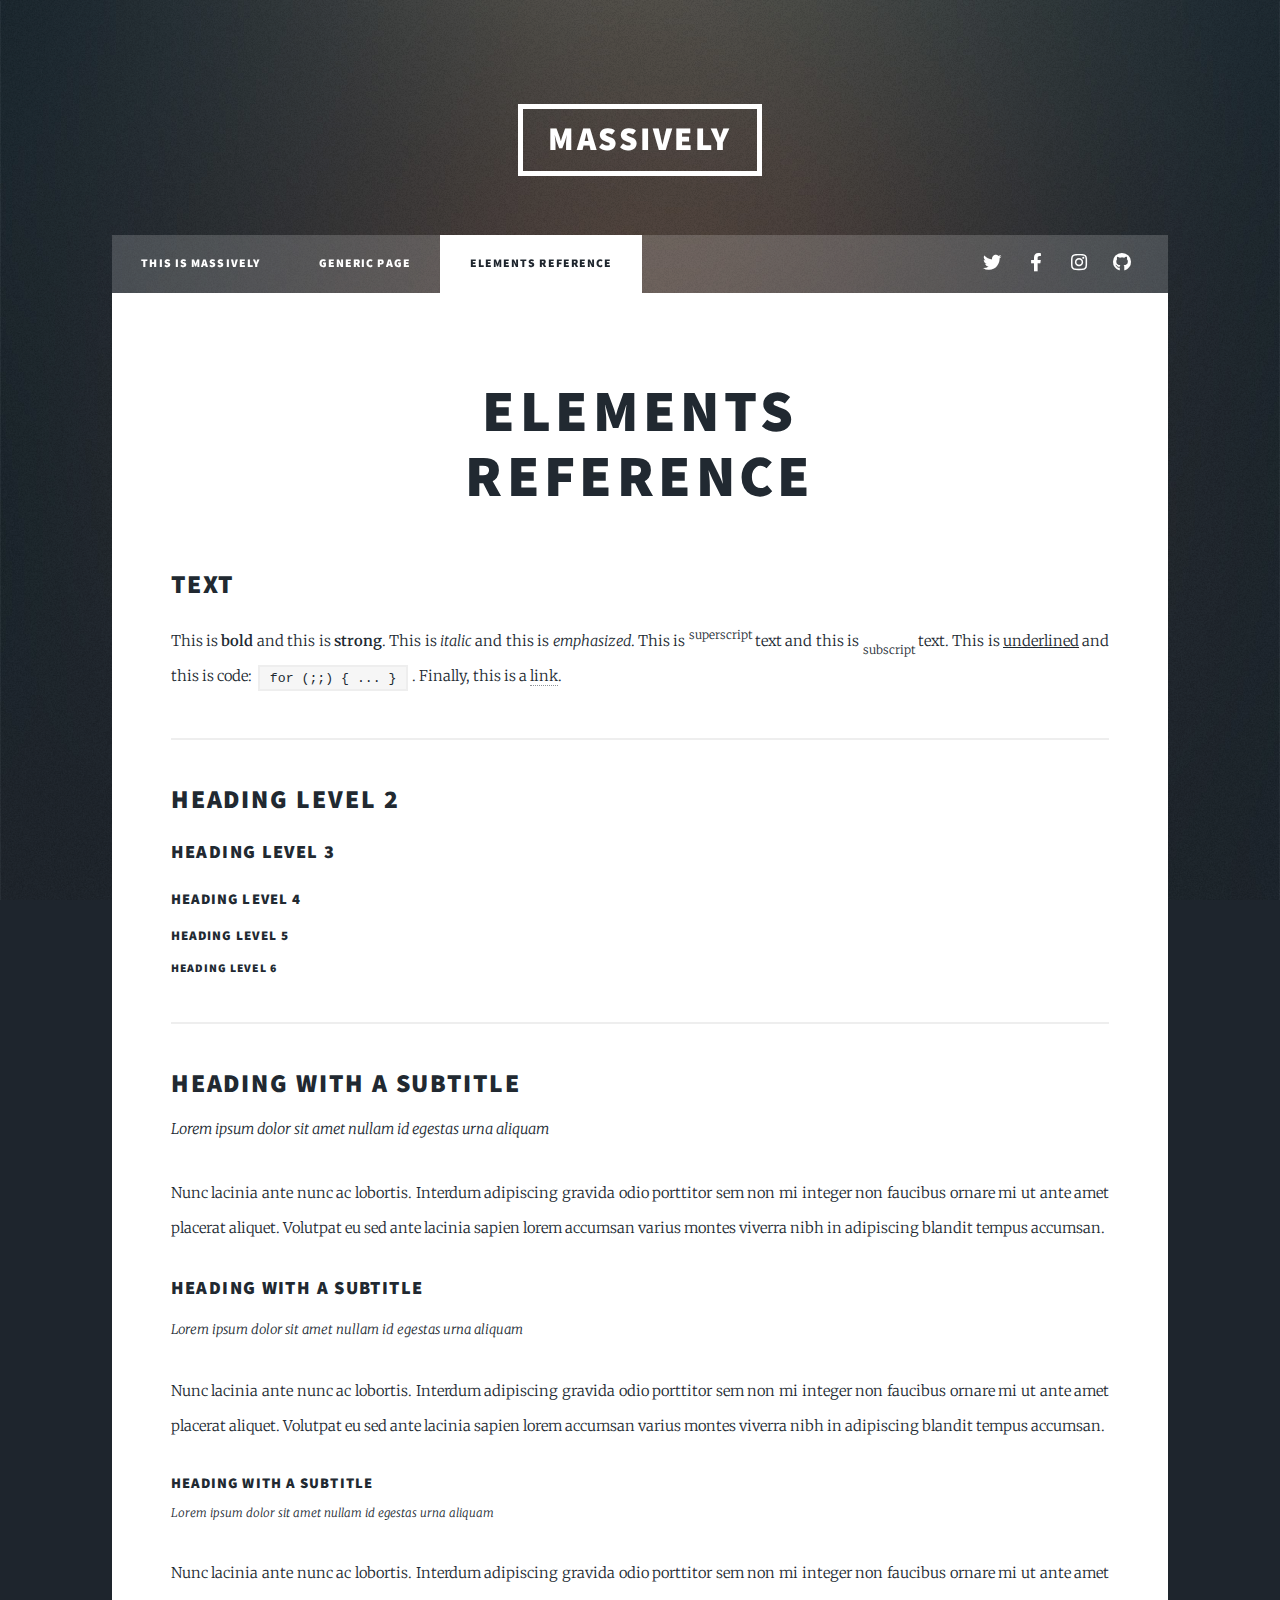
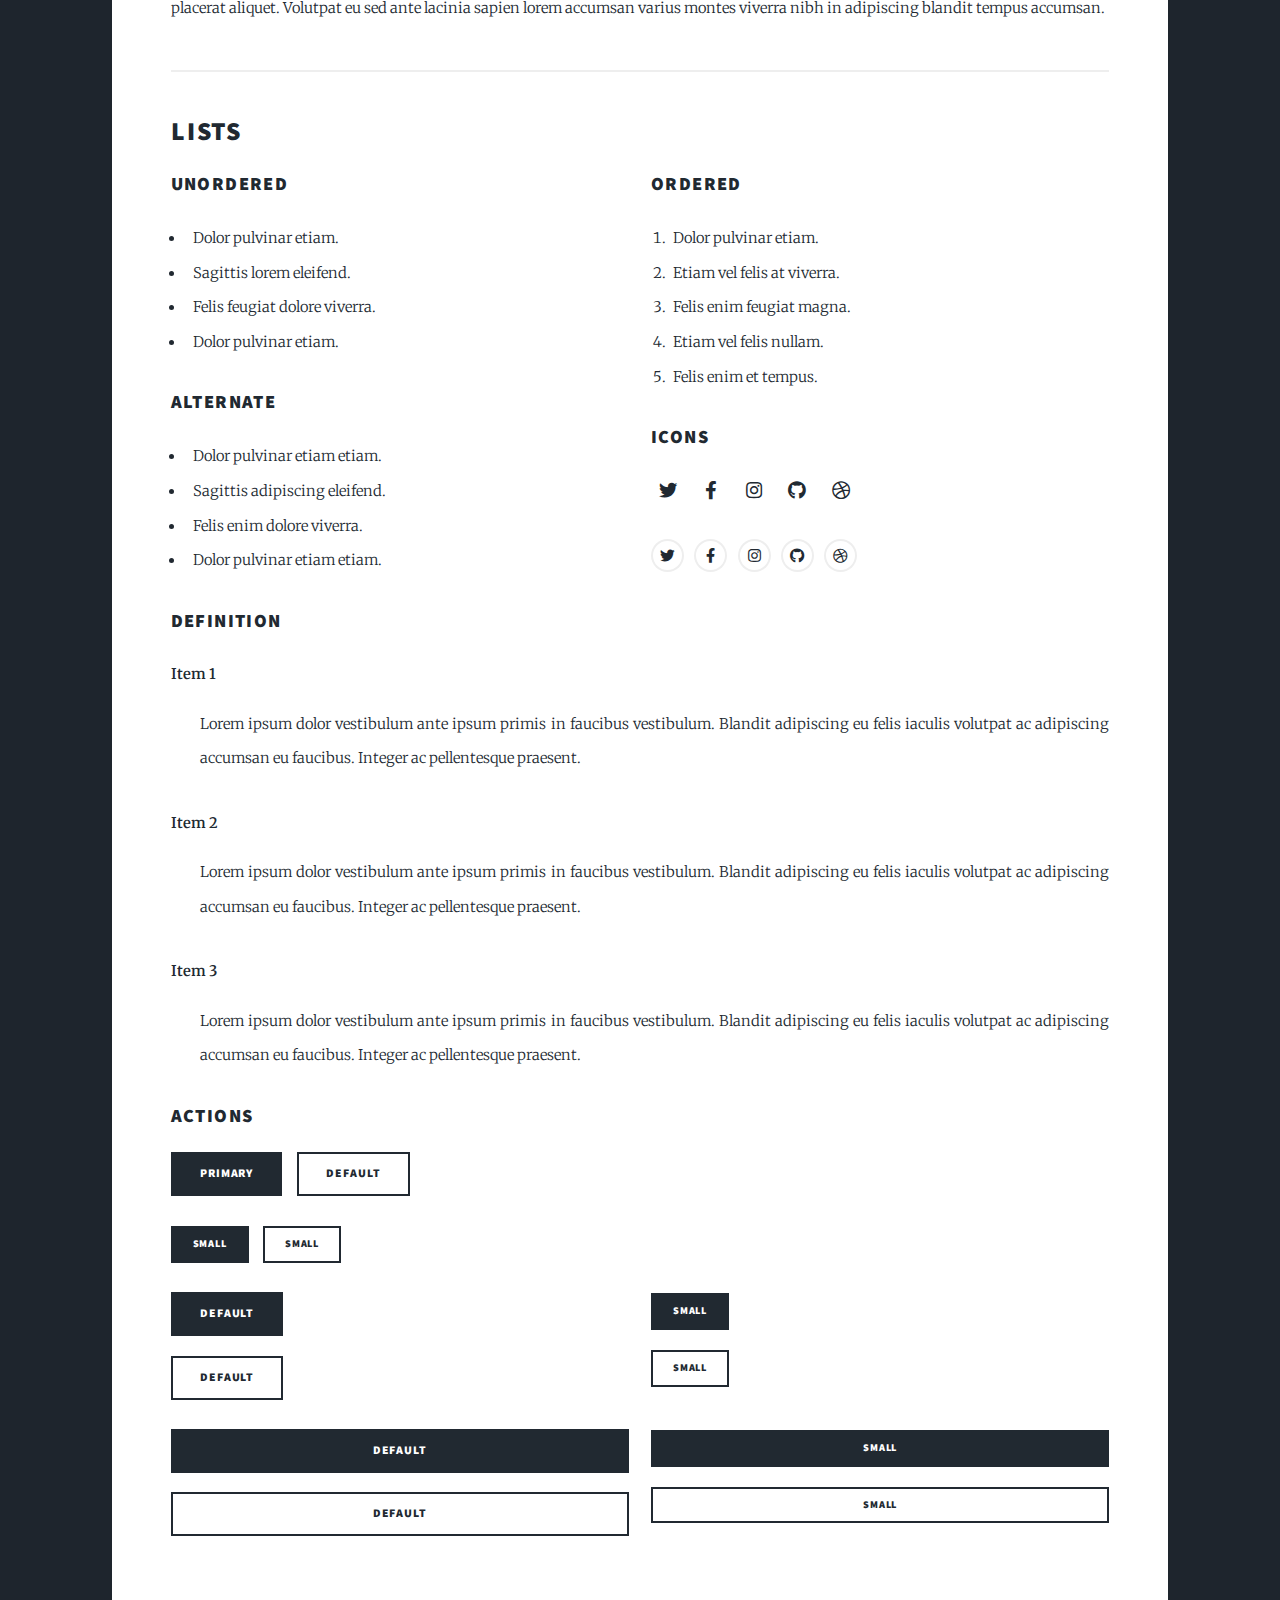
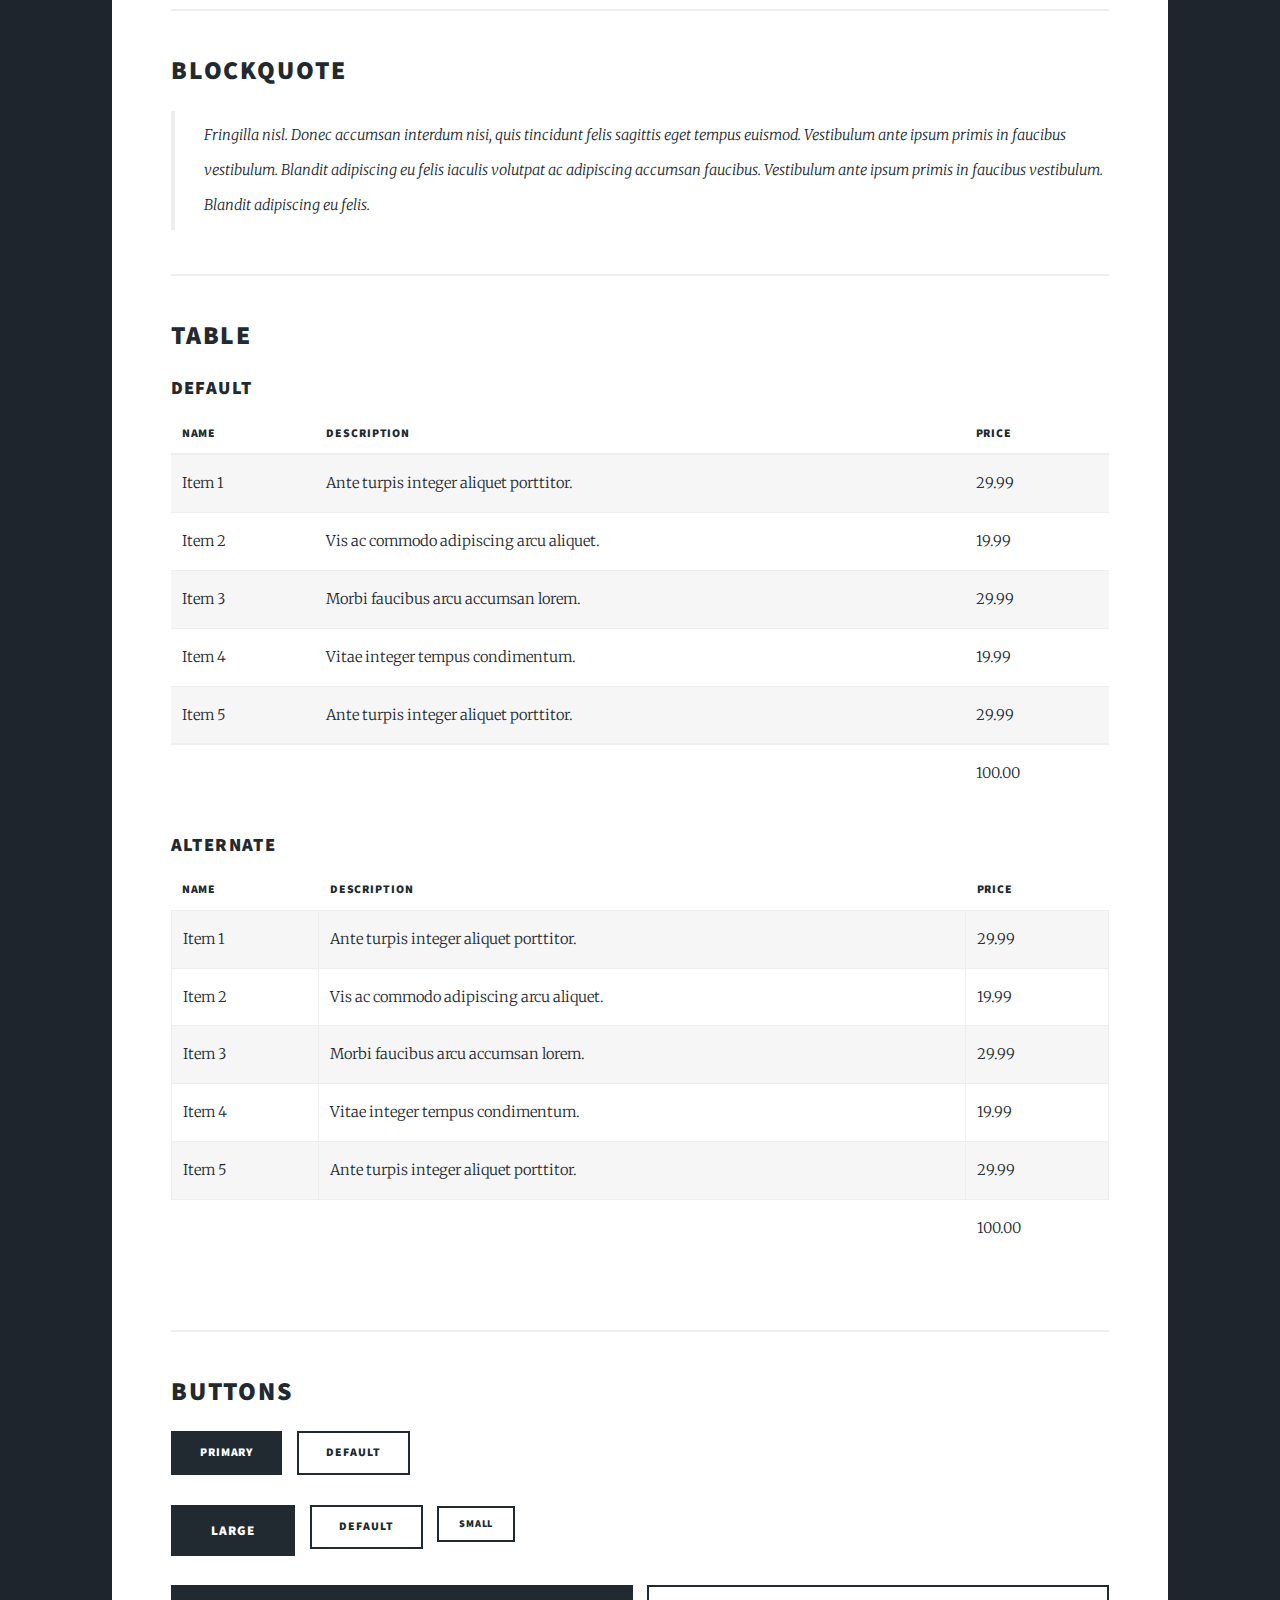
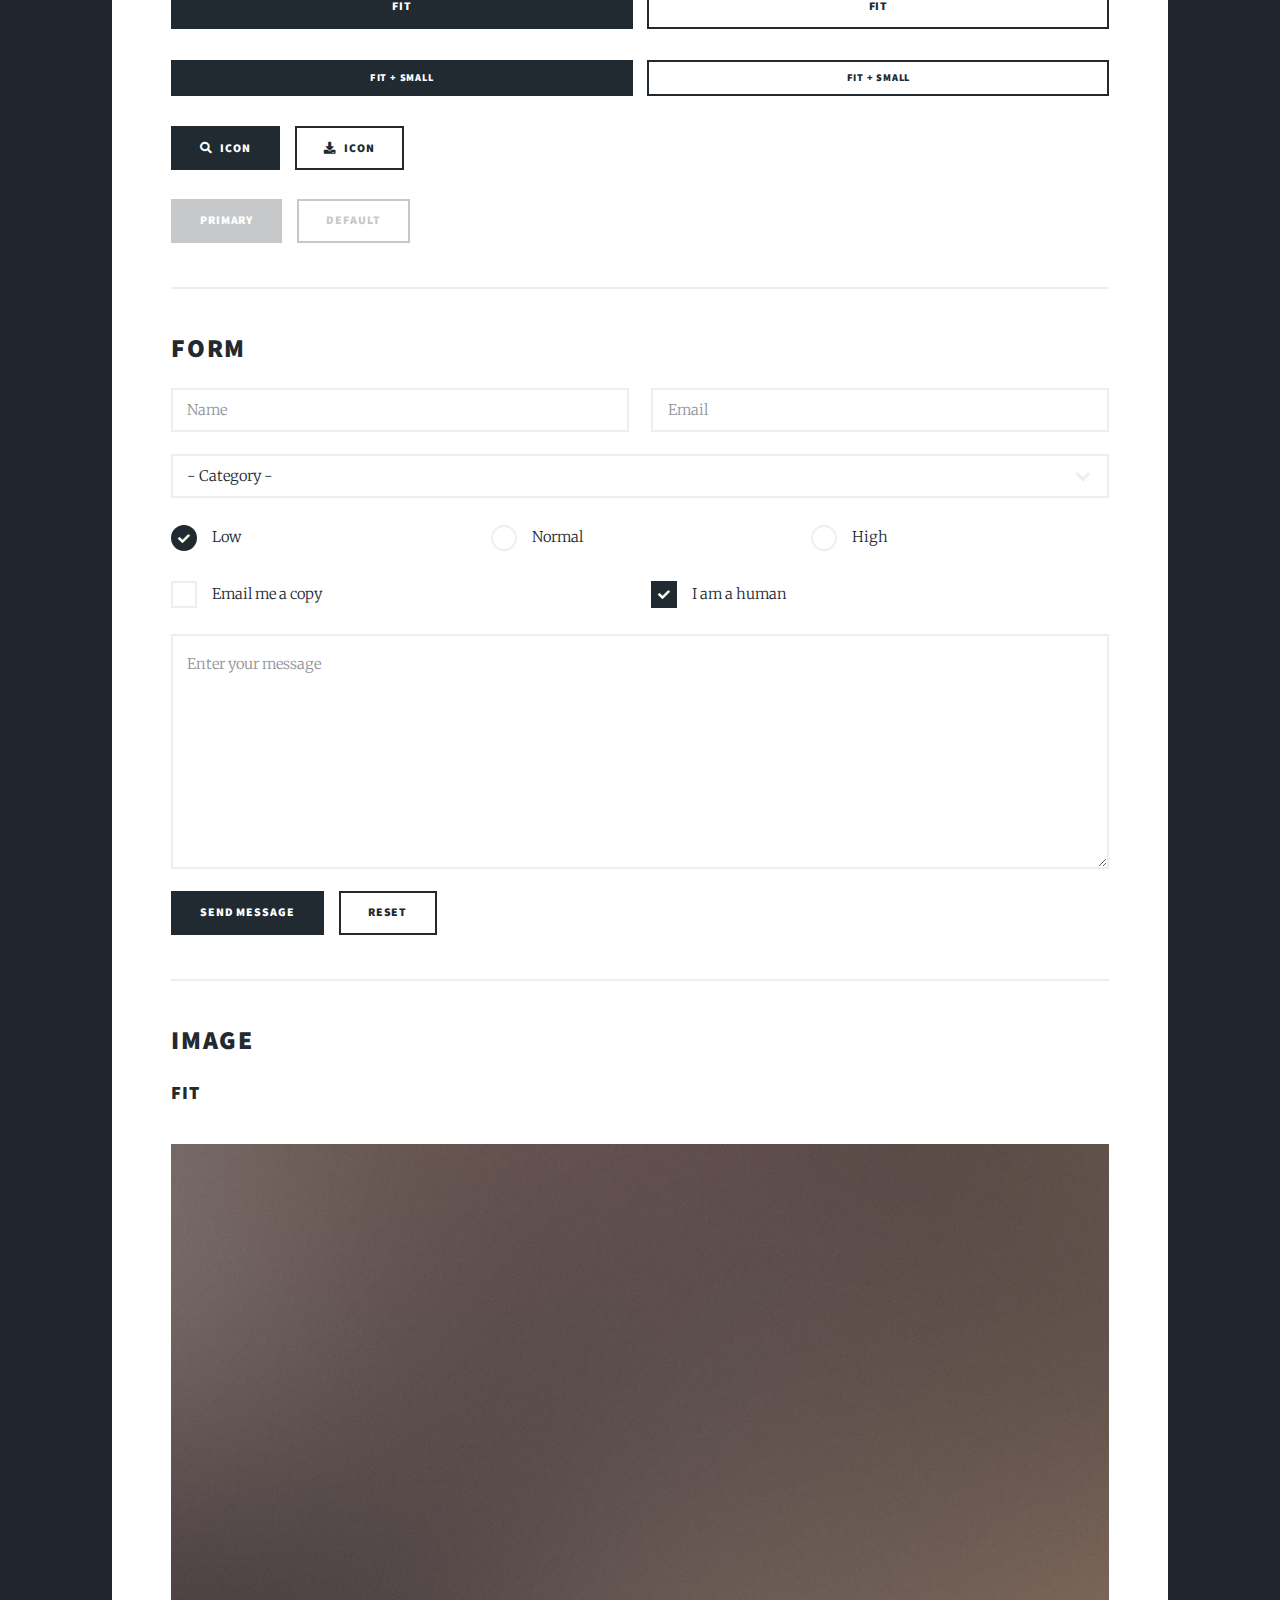
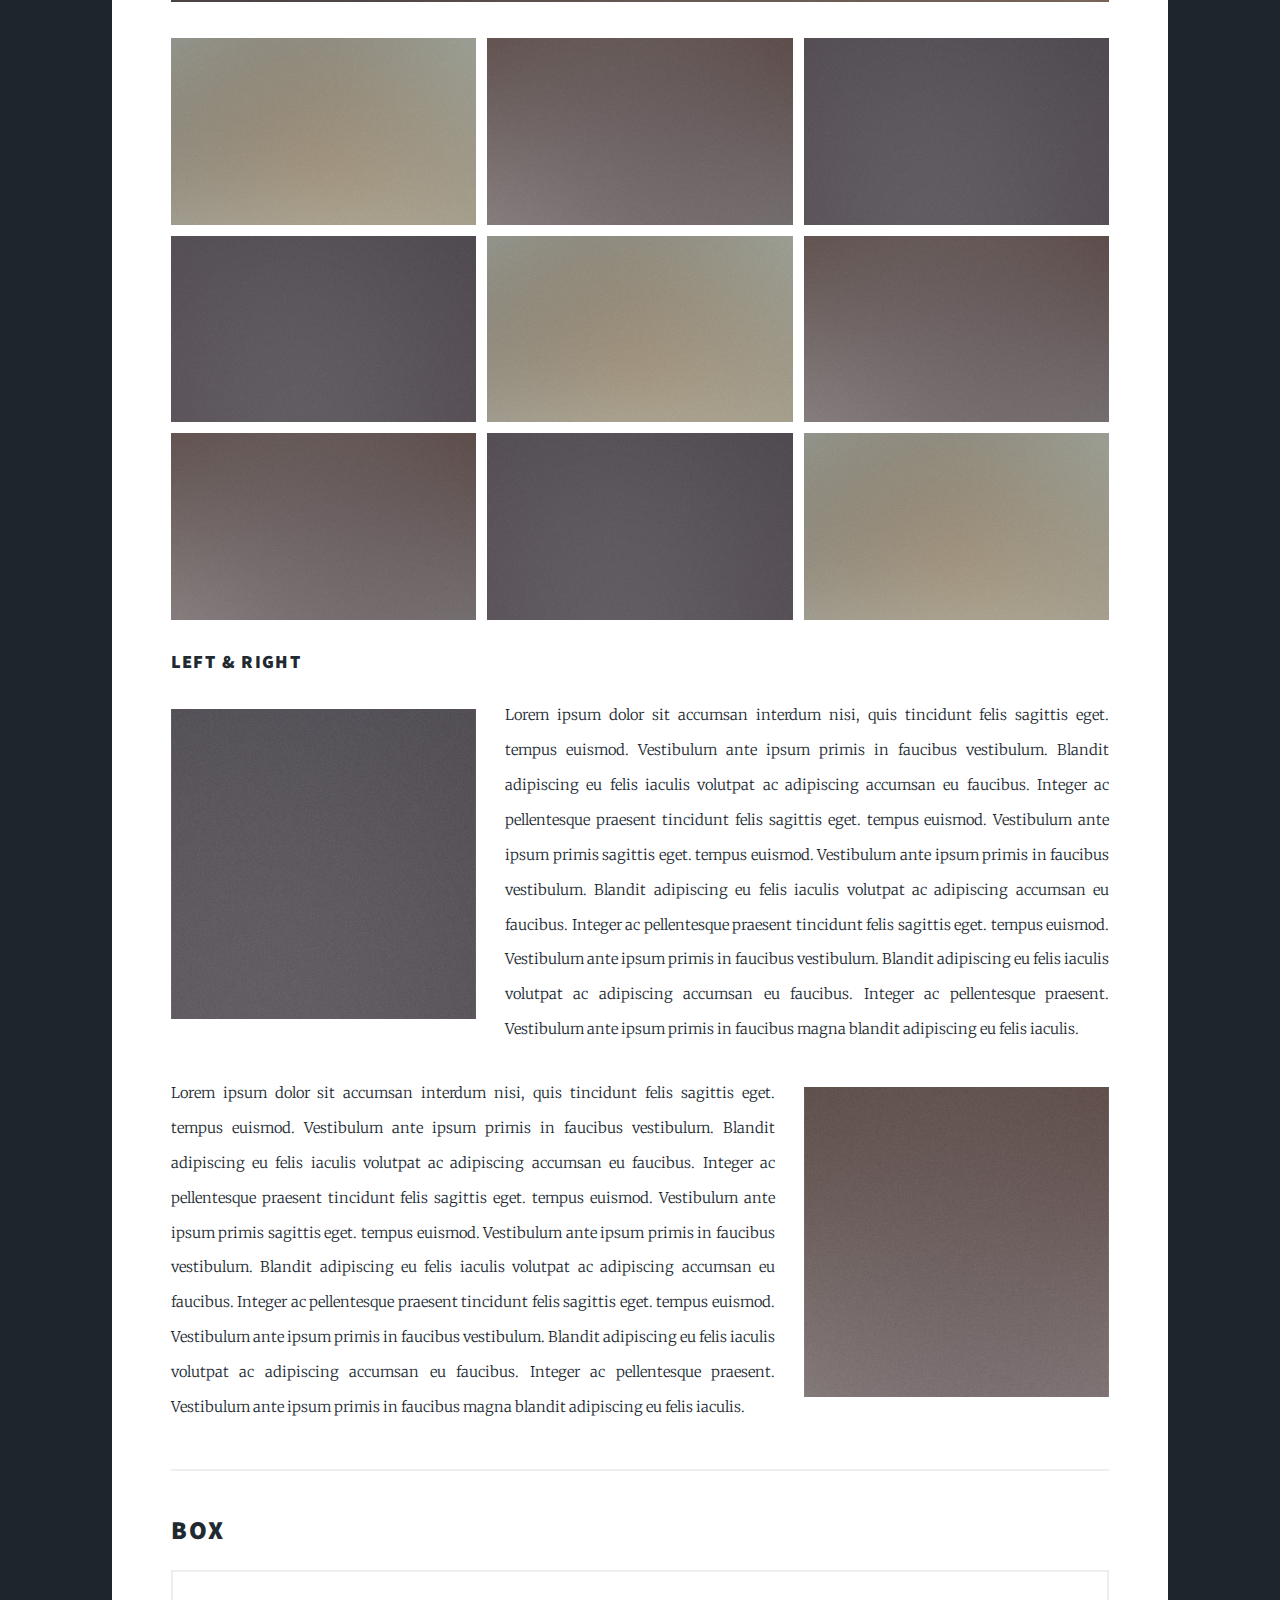
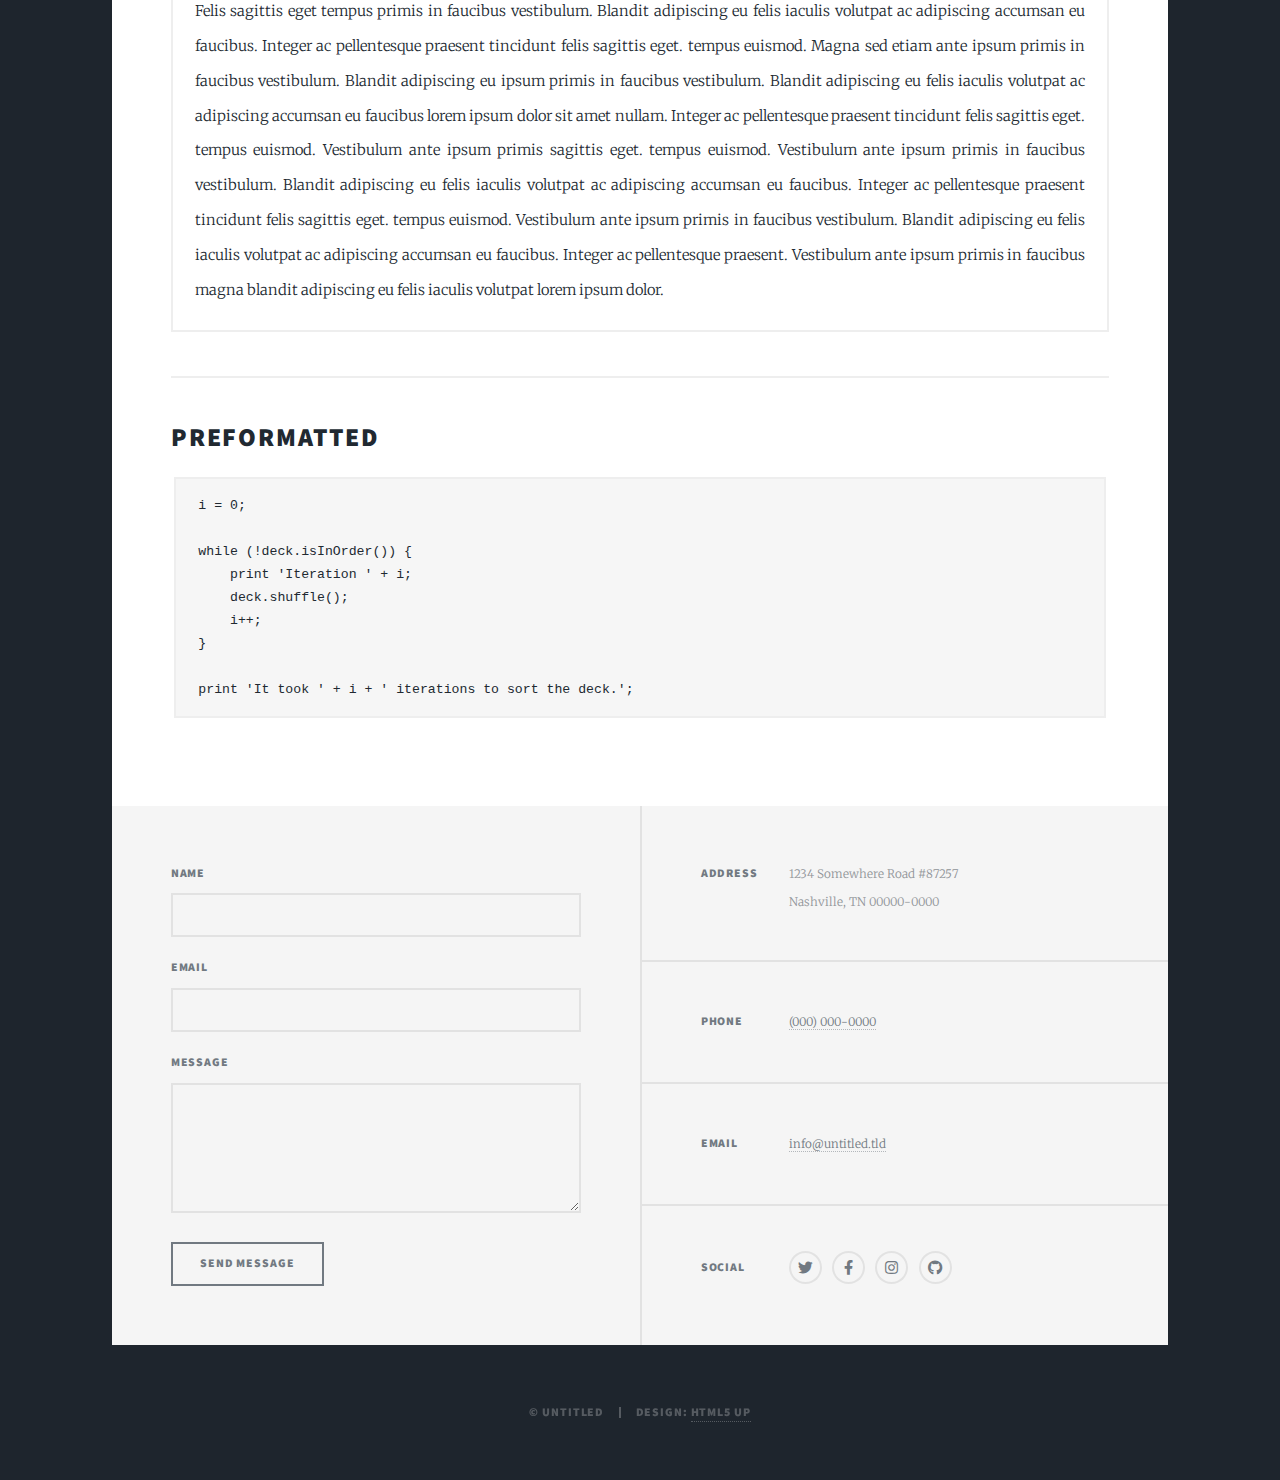
==== commit 2be9fdbf: "Change tamplate" ====
--- a/src/hanjun_site_template/elements.html
+++ b/src/hanjun_site_template/elements.html
@@ -1,12 +1,12 @@
 <!DOCTYPE HTML>
 <!--
-	Hyperspace by HTML5 UP
+	Massively by HTML5 UP
 	html5up.net | @ajlkn
 	Free for personal and commercial use under the CCA 3.0 license (html5up.net/license)
 -->
 <html>
 	<head>
-		<title>Elements - Hyperspace by HTML5 UP</title>
+		<title>Elements Reference - Massively by HTML5 UP</title>
 		<meta charset="utf-8" />
 		<meta name="viewport" content="width=device-width, initial-scale=1, user-scalable=no" />
 		<link rel="stylesheet" href="assets/css/main.css" />
@@ -14,126 +14,186 @@
 	</head>
 	<body class="is-preload">
 
-		<!-- Header -->
-			<header id="header">
-				<a href="index.html" class="title">Hyperspace</a>
-				<nav>
-					<ul>
-						<li><a href="index.html">Home</a></li>
-						<li><a href="generic.html">Generic</a></li>
-						<li><a href="elements.html"  class="active">Elements</a></li>
-					</ul>
-				</nav>
-			</header>
-
 		<!-- Wrapper -->
 			<div id="wrapper">
 
+				<!-- Header -->
+					<header id="header">
+						<a href="index.html" class="logo">Massively</a>
+					</header>
+
+				<!-- Nav -->
+					<nav id="nav">
+						<ul class="links">
+							<li><a href="index.html">This is Massively</a></li>
+							<li><a href="generic.html">Generic Page</a></li>
+							<li class="active"><a href="elements.html">Elements Reference</a></li>
+						</ul>
+						<ul class="icons">
+							<li><a href="#" class="icon brands fa-twitter"><span class="label">Twitter</span></a></li>
+							<li><a href="#" class="icon brands fa-facebook-f"><span class="label">Facebook</span></a></li>
+							<li><a href="#" class="icon brands fa-instagram"><span class="label">Instagram</span></a></li>
+							<li><a href="#" class="icon brands fa-github"><span class="label">GitHub</span></a></li>
+						</ul>
+					</nav>
+
 				<!-- Main -->
-					<section id="main" class="wrapper">
-						<div class="inner">
-							<h1 class="major">Elements</h1>
-
-							<!-- Text -->
-								<section>
+					<div id="main">
+
+						<!-- Post -->
+							<section class="post">
+								<header class="major">
+									<h1>Elements<br />
+									Reference</h1>
+								</header>
+
+								<!-- Text stuff -->
 									<h2>Text</h2>
 									<p>This is <b>bold</b> and this is <strong>strong</strong>. This is <i>italic</i> and this is <em>emphasized</em>.
 									This is <sup>superscript</sup> text and this is <sub>subscript</sub> text.
-									This is <u>underlined</u> and this is code: <code>for (;;) { ... }</code>. Finally, <a href="#">this is a link</a>.</p>
-									<hr />
-									<p>Nunc lacinia ante nunc ac lobortis. Interdum adipiscing gravida odio porttitor sem non mi integer non faucibus ornare mi ut ante amet placerat aliquet. Volutpat eu sed ante lacinia sapien lorem accumsan varius montes viverra nibh in adipiscing blandit tempus accumsan.</p>
+									This is <u>underlined</u> and this is code: <code>for (;;) { ... }</code>.
+									Finally, this is a <a href="#">link</a>.</p>
 									<hr />
 									<h2>Heading Level 2</h2>
 									<h3>Heading Level 3</h3>
 									<h4>Heading Level 4</h4>
-									<hr />
-									<h3>Blockquote</h3>
-									<blockquote>Fringilla nisl. Donec accumsan interdum nisi, quis tincidunt felis sagittis eget tempus euismod. Vestibulum ante ipsum primis in faucibus vestibulum. Blandit adipiscing eu felis iaculis volutpat ac adipiscing accumsan faucibus. Vestibulum ante ipsum primis in faucibus lorem ipsum dolor sit amet nullam adipiscing eu felis.</blockquote>
-									<h3>Preformatted</h3>
-									<pre><code>i = 0;
-
-while (!deck.isInOrder()) {
-    print 'Iteration ' + i;
-    deck.shuffle();
-    i++;
-}
-
-print 'It took ' + i + ' iterations to sort the deck.';</code></pre>
-								</section>
-
-							<!-- Lists -->
-								<section>
+									<h5>Heading Level 5</h5>
+									<h6>Heading Level 6</h6>
+									<hr />
+									<header>
+										<h2>Heading with a Subtitle</h2>
+										<p>Lorem ipsum dolor sit amet nullam id egestas urna aliquam</p>
+									</header>
+									<p>Nunc lacinia ante nunc ac lobortis. Interdum adipiscing gravida odio porttitor sem non mi integer non faucibus ornare mi ut ante amet placerat aliquet. Volutpat eu sed ante lacinia sapien lorem accumsan varius montes viverra nibh in adipiscing blandit tempus accumsan.</p>
+									<header>
+										<h3>Heading with a Subtitle</h3>
+										<p>Lorem ipsum dolor sit amet nullam id egestas urna aliquam</p>
+									</header>
+									<p>Nunc lacinia ante nunc ac lobortis. Interdum adipiscing gravida odio porttitor sem non mi integer non faucibus ornare mi ut ante amet placerat aliquet. Volutpat eu sed ante lacinia sapien lorem accumsan varius montes viverra nibh in adipiscing blandit tempus accumsan.</p>
+									<header>
+										<h4>Heading with a Subtitle</h4>
+										<p>Lorem ipsum dolor sit amet nullam id egestas urna aliquam</p>
+									</header>
+									<p>Nunc lacinia ante nunc ac lobortis. Interdum adipiscing gravida odio porttitor sem non mi integer non faucibus ornare mi ut ante amet placerat aliquet. Volutpat eu sed ante lacinia sapien lorem accumsan varius montes viverra nibh in adipiscing blandit tempus accumsan.</p>
+
+									<hr />
+
+								<!-- Lists -->
 									<h2>Lists</h2>
 									<div class="row">
-										<div class="col-6 col-12-medium">
+										<div class="col-6 col-12-small">
+
 											<h3>Unordered</h3>
 											<ul>
 												<li>Dolor pulvinar etiam.</li>
-												<li>Sagittis adipiscing.</li>
-												<li>Felis enim feugiat.</li>
-											</ul>
+												<li>Sagittis lorem eleifend.</li>
+												<li>Felis feugiat dolore viverra.</li>
+												<li>Dolor pulvinar etiam.</li>
+											</ul>
+
 											<h3>Alternate</h3>
 											<ul class="alt">
-												<li>Dolor pulvinar etiam.</li>
-												<li>Sagittis adipiscing.</li>
-												<li>Felis enim feugiat.</li>
-											</ul>
-										</div>
-										<div class="col-6 col-12-medium">
+												<li>Dolor pulvinar etiam etiam.</li>
+												<li>Sagittis adipiscing eleifend.</li>
+												<li>Felis enim dolore viverra.</li>
+												<li>Dolor pulvinar etiam etiam.</li>
+											</ul>
+
+										</div>
+										<div class="col-6 col-12-small">
+
 											<h3>Ordered</h3>
 											<ol>
 												<li>Dolor pulvinar etiam.</li>
-												<li>Etiam vel felis viverra.</li>
-												<li>Felis enim feugiat.</li>
-												<li>Dolor pulvinar etiam.</li>
-												<li>Etiam vel felis lorem.</li>
-												<li>Felis enim et feugiat.</li>
+												<li>Etiam vel felis at viverra.</li>
+												<li>Felis enim feugiat magna.</li>
+												<li>Etiam vel felis nullam.</li>
+												<li>Felis enim et tempus.</li>
 											</ol>
+
 											<h3>Icons</h3>
 											<ul class="icons">
 												<li><a href="#" class="icon brands fa-twitter"><span class="label">Twitter</span></a></li>
 												<li><a href="#" class="icon brands fa-facebook-f"><span class="label">Facebook</span></a></li>
 												<li><a href="#" class="icon brands fa-instagram"><span class="label">Instagram</span></a></li>
 												<li><a href="#" class="icon brands fa-github"><span class="label">Github</span></a></li>
-											</ul>
-										</div>
-									</div>
-									<h2>Actions</h2>
+												<li><a href="#" class="icon brands fa-dribbble"><span class="label">Dribbble</span></a></li>
+											</ul>
+											<ul class="icons alt">
+												<li><a href="#" class="icon brands alt fa-twitter"><span class="label">Twitter</span></a></li>
+												<li><a href="#" class="icon brands alt fa-facebook-f"><span class="label">Facebook</span></a></li>
+												<li><a href="#" class="icon brands alt fa-instagram"><span class="label">Instagram</span></a></li>
+												<li><a href="#" class="icon brands alt fa-github"><span class="label">Github</span></a></li>
+												<li><a href="#" class="icon brands alt fa-dribbble"><span class="label">Dribbble</span></a></li>
+											</ul>
+
+										</div>
+									</div>
+									<h3>Definition</h3>
+									<dl>
+										<dt>Item 1</dt>
+										<dd>
+											<p>Lorem ipsum dolor vestibulum ante ipsum primis in faucibus vestibulum. Blandit adipiscing eu felis iaculis volutpat ac adipiscing accumsan eu faucibus. Integer ac pellentesque praesent.</p>
+										</dd>
+										<dt>Item 2</dt>
+										<dd>
+											<p>Lorem ipsum dolor vestibulum ante ipsum primis in faucibus vestibulum. Blandit adipiscing eu felis iaculis volutpat ac adipiscing accumsan eu faucibus. Integer ac pellentesque praesent.</p>
+										</dd>
+										<dt>Item 3</dt>
+										<dd>
+											<p>Lorem ipsum dolor vestibulum ante ipsum primis in faucibus vestibulum. Blandit adipiscing eu felis iaculis volutpat ac adipiscing accumsan eu faucibus. Integer ac pellentesque praesent.</p>
+										</dd>
+									</dl>
+
+									<h3>Actions</h3>
+									<ul class="actions">
+										<li><a href="#" class="button primary">Primary</a></li>
+										<li><a href="#" class="button">Default</a></li>
+									</ul>
+									<ul class="actions small">
+										<li><a href="#" class="button primary small">Small</a></li>
+										<li><a href="#" class="button small">Small</a></li>
+									</ul>
 									<div class="row">
-										<div class="col-6 col-12-medium">
-											<ul class="actions">
-												<li><a href="#" class="button primary">Default</a></li>
-												<li><a href="#" class="button">Default</a></li>
-											</ul>
-											<ul class="actions small">
-												<li><a href="#" class="button primary small">Small</a></li>
-												<li><a href="#" class="button small">Small</a></li>
-											</ul>
+										<div class="col-6 col-12-small">
 											<ul class="actions stacked">
 												<li><a href="#" class="button primary">Default</a></li>
 												<li><a href="#" class="button">Default</a></li>
 											</ul>
+										</div>
+										<div class="col-6 col-12-small">
 											<ul class="actions stacked">
 												<li><a href="#" class="button primary small">Small</a></li>
 												<li><a href="#" class="button small">Small</a></li>
 											</ul>
 										</div>
-										<div class="col-6 col-12-medium">
+									</div>
+									<div class="row">
+										<div class="col-6 col-12-small">
 											<ul class="actions stacked">
 												<li><a href="#" class="button primary fit">Default</a></li>
 												<li><a href="#" class="button fit">Default</a></li>
 											</ul>
+										</div>
+										<div class="col-6 col-12-small">
 											<ul class="actions stacked">
 												<li><a href="#" class="button primary small fit">Small</a></li>
 												<li><a href="#" class="button small fit">Small</a></li>
 											</ul>
 										</div>
 									</div>
-								</section>
-
-							<!-- Table -->
-								<section>
+
+									<hr />
+
+								<!-- Blockquote -->
+									<h2>Blockquote</h2>
+									<blockquote>Fringilla nisl. Donec accumsan interdum nisi, quis tincidunt felis sagittis eget tempus euismod. Vestibulum ante ipsum primis in faucibus vestibulum. Blandit adipiscing eu felis iaculis volutpat ac adipiscing accumsan faucibus. Vestibulum ante ipsum primis in faucibus vestibulum. Blandit adipiscing eu felis.</blockquote>
+
+									<hr />
+
+								<!-- Table -->
 									<h2>Table</h2>
+
 									<h3>Default</h3>
 									<div class="table-wrapper">
 										<table>
@@ -146,27 +206,27 @@
 											</thead>
 											<tbody>
 												<tr>
-													<td>Item One</td>
+													<td>Item 1</td>
 													<td>Ante turpis integer aliquet porttitor.</td>
 													<td>29.99</td>
 												</tr>
 												<tr>
-													<td>Item Two</td>
+													<td>Item 2</td>
 													<td>Vis ac commodo adipiscing arcu aliquet.</td>
 													<td>19.99</td>
 												</tr>
 												<tr>
-													<td>Item Three</td>
+													<td>Item 3</td>
 													<td> Morbi faucibus arcu accumsan lorem.</td>
 													<td>29.99</td>
 												</tr>
 												<tr>
-													<td>Item Four</td>
+													<td>Item 4</td>
 													<td>Vitae integer tempus condimentum.</td>
 													<td>19.99</td>
 												</tr>
 												<tr>
-													<td>Item Five</td>
+													<td>Item 5</td>
 													<td>Ante turpis integer aliquet porttitor.</td>
 													<td>29.99</td>
 												</tr>
@@ -192,27 +252,27 @@
 											</thead>
 											<tbody>
 												<tr>
-													<td>Item One</td>
+													<td>Item 1</td>
 													<td>Ante turpis integer aliquet porttitor.</td>
 													<td>29.99</td>
 												</tr>
 												<tr>
-													<td>Item Two</td>
+													<td>Item 2</td>
 													<td>Vis ac commodo adipiscing arcu aliquet.</td>
 													<td>19.99</td>
 												</tr>
 												<tr>
-													<td>Item Three</td>
+													<td>Item 3</td>
 													<td> Morbi faucibus arcu accumsan lorem.</td>
 													<td>29.99</td>
 												</tr>
 												<tr>
-													<td>Item Four</td>
+													<td>Item 4</td>
 													<td>Vitae integer tempus condimentum.</td>
 													<td>19.99</td>
 												</tr>
 												<tr>
-													<td>Item Five</td>
+													<td>Item 5</td>
 													<td>Ante turpis integer aliquet porttitor.</td>
 													<td>29.99</td>
 												</tr>
@@ -225,44 +285,42 @@
 											</tfoot>
 										</table>
 									</div>
-								</section>
-
-							<!-- Buttons -->
-								<section>
-									<h3>Buttons</h3>
+
+									<hr />
+
+								<!-- Buttons -->
+									<h2>Buttons</h2>
 									<ul class="actions">
 										<li><a href="#" class="button primary">Primary</a></li>
 										<li><a href="#" class="button">Default</a></li>
 									</ul>
 									<ul class="actions">
-										<li><a href="#" class="button large">Large</a></li>
+										<li><a href="#" class="button primary large">Large</a></li>
 										<li><a href="#" class="button">Default</a></li>
 										<li><a href="#" class="button small">Small</a></li>
 									</ul>
 									<ul class="actions fit">
 										<li><a href="#" class="button primary fit">Fit</a></li>
 										<li><a href="#" class="button fit">Fit</a></li>
-										<li><a href="#" class="button fit">Fit</a></li>
 									</ul>
 									<ul class="actions fit small">
 										<li><a href="#" class="button primary fit small">Fit + Small</a></li>
 										<li><a href="#" class="button fit small">Fit + Small</a></li>
-										<li><a href="#" class="button fit small">Fit + Small</a></li>
 									</ul>
 									<ul class="actions">
-										<li><a href="#" class="button primary icon solid fa-download">Icon</a></li>
-										<li><a href="#" class="button icon solid fa-upload">Icon</a></li>
-										<li><a href="#" class="button icon solid fa-save">Icon</a></li>
+										<li><a href="#" class="button primary icon solid fa-search">Icon</a></li>
+										<li><a href="#" class="button icon solid fa-download">Icon</a></li>
 									</ul>
 									<ul class="actions">
-										<li><span class="button primary disabled">Disabled</span></li>
-										<li><span class="button disabled">Disabled</span></li>
-									</ul>
-								</section>
-
-							<!-- Form -->
-								<section>
+										<li><span class="button primary disabled">Primary</span></li>
+										<li><span class="button disabled">Default</span></li>
+									</ul>
+
+									<hr />
+
+								<!-- Form -->
 									<h2>Form</h2>
+
 									<form method="post" action="#">
 										<div class="row gtr-uniform">
 											<div class="col-6 col-12-xsmall">
@@ -271,6 +329,7 @@
 											<div class="col-6 col-12-xsmall">
 												<input type="email" name="demo-email" id="demo-email" value="" placeholder="Email" />
 											</div>
+											<!-- Break -->
 											<div class="col-12">
 												<select name="demo-category" id="demo-category">
 													<option value="">- Category -</option>
@@ -280,6 +339,7 @@
 													<option value="1">Human Resources</option>
 												</select>
 											</div>
+											<!-- Break -->
 											<div class="col-4 col-12-small">
 												<input type="radio" id="demo-priority-low" name="demo-priority" checked>
 												<label for="demo-priority-low">Low</label>
@@ -292,17 +352,20 @@
 												<input type="radio" id="demo-priority-high" name="demo-priority">
 												<label for="demo-priority-high">High</label>
 											</div>
+											<!-- Break -->
 											<div class="col-6 col-12-small">
 												<input type="checkbox" id="demo-copy" name="demo-copy">
 												<label for="demo-copy">Email me a copy</label>
 											</div>
 											<div class="col-6 col-12-small">
 												<input type="checkbox" id="demo-human" name="demo-human" checked>
-												<label for="demo-human">Not a robot</label>
-											</div>
+												<label for="demo-human">I am a human</label>
+											</div>
+											<!-- Break -->
 											<div class="col-12">
 												<textarea name="demo-message" id="demo-message" placeholder="Enter your message" rows="6"></textarea>
 											</div>
+											<!-- Break -->
 											<div class="col-12">
 												<ul class="actions">
 													<li><input type="submit" value="Send Message" class="primary" /></li>
@@ -311,44 +374,116 @@
 											</div>
 										</div>
 									</form>
-								</section>
-
-							<!-- Image -->
-								<section>
+
+									<hr />
+
+								<!-- Image -->
 									<h2>Image</h2>
+
 									<h3>Fit</h3>
+									<span class="image fit"><img src="images/pic01.jpg" alt="" /></span>
 									<div class="box alt">
-										<div class="row gtr-uniform">
-											<div class="col-12"><span class="image fit"><img src="images/pic04.jpg" alt="" /></span></div>
-											<div class="col-4"><span class="image fit"><img src="images/pic01.jpg" alt="" /></span></div>
+										<div class="row gtr-50 gtr-uniform">
 											<div class="col-4"><span class="image fit"><img src="images/pic02.jpg" alt="" /></span></div>
 											<div class="col-4"><span class="image fit"><img src="images/pic03.jpg" alt="" /></span></div>
-											<div class="col-4"><span class="image fit"><img src="images/pic03.jpg" alt="" /></span></div>
-											<div class="col-4"><span class="image fit"><img src="images/pic01.jpg" alt="" /></span></div>
-											<div class="col-4"><span class="image fit"><img src="images/pic02.jpg" alt="" /></span></div>
+											<div class="col-4"><span class="image fit"><img src="images/pic04.jpg" alt="" /></span></div>
+											<!-- Break -->
+											<div class="col-4"><span class="image fit"><img src="images/pic04.jpg" alt="" /></span></div>
 											<div class="col-4"><span class="image fit"><img src="images/pic02.jpg" alt="" /></span></div>
 											<div class="col-4"><span class="image fit"><img src="images/pic03.jpg" alt="" /></span></div>
-											<div class="col-4"><span class="image fit"><img src="images/pic01.jpg" alt="" /></span></div>
-										</div>
-									</div>
+											<!-- Break -->
+											<div class="col-4"><span class="image fit"><img src="images/pic03.jpg" alt="" /></span></div>
+											<div class="col-4"><span class="image fit"><img src="images/pic04.jpg" alt="" /></span></div>
+											<div class="col-4"><span class="image fit"><img src="images/pic02.jpg" alt="" /></span></div>
+										</div>
+									</div>
+
 									<h3>Left &amp; Right</h3>
-									<p><span class="image left"><img src="images/pic05.jpg" alt="" /></span>Fringilla nisl. Donec accumsan interdum nisi, quis tincidunt felis sagittis eget. tempus euismod. Vestibulum ante ipsum primis in faucibus vestibulum. Blandit adipiscing eu felis iaculis volutpat ac adipiscing accumsan eu faucibus. Integer ac pellentesque praesent tincidunt felis sagittis eget. tempus euismod. Vestibulum ante ipsum primis in faucibus vestibulum. Blandit adipiscing eu felis iaculis volutpat ac adipiscing accumsan eu faucibus. Integer ac pellentesque praesent. Donec accumsan interdum nisi, quis tincidunt felis sagittis eget. tempus euismod. Vestibulum ante ipsum primis in faucibus vestibulum. Blandit adipiscing eu felis iaculis volutpat ac adipiscing accumsan eu faucibus. Integer ac pellentesque praesent tincidunt felis sagittis eget. tempus euismod. Vestibulum ante ipsum primis in faucibus vestibulum. Blandit adipiscing eu felis iaculis volutpat ac adipiscing accumsan eu faucibus. Integer ac pellentesque praesent. Blandit adipiscing eu felis iaculis volutpat ac adipiscing accumsan eu faucibus. Integer ac pellentesque praesent tincidunt felis sagittis eget. tempus euismod. Vestibulum ante ipsum primis in faucibus vestibulum. Blandit adipiscing eu felis iaculis volutpat ac adipiscing accumsan eu faucibus. Integer ac pellentesque praesent.</p>
-									<p><span class="image right"><img src="images/pic06.jpg" alt="" /></span>Fringilla nisl. Donec accumsan interdum nisi, quis tincidunt felis sagittis eget. tempus euismod. Vestibulum ante ipsum primis in faucibus vestibulum. Blandit adipiscing eu felis iaculis volutpat ac adipiscing accumsan eu faucibus. Integer ac pellentesque praesent tincidunt felis sagittis eget. tempus euismod. Vestibulum ante ipsum primis in faucibus vestibulum. Blandit adipiscing eu felis iaculis volutpat ac adipiscing accumsan eu faucibus. Integer ac pellentesque praesent. Donec accumsan interdum nisi, quis tincidunt felis sagittis eget. tempus euismod. Vestibulum ante ipsum primis in faucibus vestibulum. Blandit adipiscing eu felis iaculis volutpat ac adipiscing accumsan eu faucibus. Integer ac pellentesque praesent tincidunt felis sagittis eget. tempus euismod. Vestibulum ante ipsum primis in faucibus vestibulum. Blandit adipiscing eu felis iaculis volutpat ac adipiscing accumsan eu faucibus. Integer ac pellentesque praesent. Blandit adipiscing eu felis iaculis volutpat ac adipiscing accumsan eu faucibus. Integer ac pellentesque praesent tincidunt felis sagittis eget. tempus euismod. Vestibulum ante ipsum primis in faucibus vestibulum. Blandit adipiscing eu felis iaculis volutpat ac adipiscing accumsan eu faucibus. Integer ac pellentesque praesent.</p>
-								</section>
-
-						</div>
-					</section>
+									<p><span class="image left"><img src="images/pic08.jpg" alt="" /></span>Lorem ipsum dolor sit accumsan interdum nisi, quis tincidunt felis sagittis eget. tempus euismod. Vestibulum ante ipsum primis in faucibus vestibulum. Blandit adipiscing eu felis iaculis volutpat ac adipiscing accumsan eu faucibus. Integer ac pellentesque praesent tincidunt felis sagittis eget. tempus euismod. Vestibulum ante ipsum primis sagittis eget. tempus euismod. Vestibulum ante ipsum primis in faucibus vestibulum. Blandit adipiscing eu felis iaculis volutpat ac adipiscing accumsan eu faucibus. Integer ac pellentesque praesent tincidunt felis sagittis eget. tempus euismod. Vestibulum ante ipsum primis in faucibus vestibulum. Blandit adipiscing eu felis iaculis volutpat ac adipiscing accumsan eu faucibus. Integer ac pellentesque praesent. Vestibulum ante ipsum primis in faucibus magna blandit adipiscing eu felis iaculis.</p>
+									<p><span class="image right"><img src="images/pic09.jpg" alt="" /></span>Lorem ipsum dolor sit accumsan interdum nisi, quis tincidunt felis sagittis eget. tempus euismod. Vestibulum ante ipsum primis in faucibus vestibulum. Blandit adipiscing eu felis iaculis volutpat ac adipiscing accumsan eu faucibus. Integer ac pellentesque praesent tincidunt felis sagittis eget. tempus euismod. Vestibulum ante ipsum primis sagittis eget. tempus euismod. Vestibulum ante ipsum primis in faucibus vestibulum. Blandit adipiscing eu felis iaculis volutpat ac adipiscing accumsan eu faucibus. Integer ac pellentesque praesent tincidunt felis sagittis eget. tempus euismod. Vestibulum ante ipsum primis in faucibus vestibulum. Blandit adipiscing eu felis iaculis volutpat ac adipiscing accumsan eu faucibus. Integer ac pellentesque praesent. Vestibulum ante ipsum primis in faucibus magna blandit adipiscing eu felis iaculis.</p>
+
+									<hr />
+
+								<!-- Box -->
+									<h2>Box</h2>
+									<div class="box">
+										<p>Felis sagittis eget tempus primis in faucibus vestibulum. Blandit adipiscing eu felis iaculis volutpat ac adipiscing accumsan eu faucibus. Integer ac pellentesque praesent tincidunt felis sagittis eget. tempus euismod. Magna sed etiam ante ipsum primis in faucibus vestibulum. Blandit adipiscing eu ipsum primis in faucibus vestibulum. Blandit adipiscing eu felis iaculis volutpat ac adipiscing accumsan eu faucibus lorem ipsum dolor sit amet nullam. Integer ac pellentesque praesent tincidunt felis sagittis eget. tempus euismod. Vestibulum ante ipsum primis sagittis eget. tempus euismod. Vestibulum ante ipsum primis in faucibus vestibulum. Blandit adipiscing eu felis iaculis volutpat ac adipiscing accumsan eu faucibus. Integer ac pellentesque praesent tincidunt felis sagittis eget. tempus euismod. Vestibulum ante ipsum primis in faucibus vestibulum. Blandit adipiscing eu felis iaculis volutpat ac adipiscing accumsan eu faucibus. Integer ac pellentesque praesent. Vestibulum ante ipsum primis in faucibus magna blandit adipiscing eu felis iaculis volutpat lorem ipsum dolor.</p>
+									</div>
+
+									<hr />
+
+								<!-- Preformatted Code -->
+									<h2>Preformatted</h2>
+									<pre><code>i = 0;
+
+while (!deck.isInOrder()) {
+    print 'Iteration ' + i;
+    deck.shuffle();
+    i++;
+}
+
+print 'It took ' + i + ' iterations to sort the deck.';
+</code></pre>
+
+							</section>
+
+					</div>
+
+				<!-- Footer -->
+					<footer id="footer">
+						<section>
+							<form method="post" action="#">
+								<div class="fields">
+									<div class="field">
+										<label for="name">Name</label>
+										<input type="text" name="name" id="name" />
+									</div>
+									<div class="field">
+										<label for="email">Email</label>
+										<input type="text" name="email" id="email" />
+									</div>
+									<div class="field">
+										<label for="message">Message</label>
+										<textarea name="message" id="message" rows="3"></textarea>
+									</div>
+								</div>
+								<ul class="actions">
+									<li><input type="submit" value="Send Message" /></li>
+								</ul>
+							</form>
+						</section>
+						<section class="split contact">
+							<section class="alt">
+								<h3>Address</h3>
+								<p>1234 Somewhere Road #87257<br />
+								Nashville, TN 00000-0000</p>
+							</section>
+							<section>
+								<h3>Phone</h3>
+								<p><a href="#">(000) 000-0000</a></p>
+							</section>
+							<section>
+								<h3>Email</h3>
+								<p><a href="#">info@untitled.tld</a></p>
+							</section>
+							<section>
+								<h3>Social</h3>
+								<ul class="icons alt">
+									<li><a href="#" class="icon brands alt fa-twitter"><span class="label">Twitter</span></a></li>
+									<li><a href="#" class="icon brands alt fa-facebook-f"><span class="label">Facebook</span></a></li>
+									<li><a href="#" class="icon brands alt fa-instagram"><span class="label">Instagram</span></a></li>
+									<li><a href="#" class="icon brands alt fa-github"><span class="label">GitHub</span></a></li>
+								</ul>
+							</section>
+						</section>
+					</footer>
+
+				<!-- Copyright -->
+					<div id="copyright">
+						<ul><li>&copy; Untitled</li><li>Design: <a href="https://html5up.net">HTML5 UP</a></li></ul>
+					</div>
 
 			</div>
-
-		<!-- Footer -->
-			<footer id="footer" class="wrapper alt">
-				<div class="inner">
-					<ul class="menu">
-						<li>&copy; Untitled. All rights reserved.</li><li>Design: <a href="http://html5up.net">HTML5 UP</a></li>
-					</ul>
-				</div>
-			</footer>
 
 		<!-- Scripts -->
 			<script src="assets/js/jquery.min.js"></script>
--- a/src/hanjun_site_template/assets/css/main.css
+++ b/src/hanjun_site_template/assets/css/main.css
@@ -1,7 +1,8 @@
 @import url(fontawesome-all.min.css);
+@import url("https://fonts.googleapis.com/css?family=Merriweather:300,700,300italic,700italic|Source+Sans+Pro:900");
 
 /*
-	Hyperspace by HTML5 UP
+	Massively by HTML5 UP
 	html5up.net | @ajlkn
 	Free for personal and commercial use under the CCA 3.0 license (html5up.net/license)
 */
@@ -98,7 +99,7 @@
 	}
 
 	body {
-		background: #312450;
+		background-color: #1e252d;
 	}
 
 		body.is-preload *, body.is-preload *:before, body.is-preload *:after {
@@ -114,56 +115,60 @@
 
 /* Type */
 
+	html {
+		font-size: 16pt;
+	}
+
+		@media screen and (max-width: 1680px) {
+
+			html {
+				font-size: 12pt;
+			}
+
+		}
+
+		@media screen and (max-width: 1280px) {
+
+			html {
+				font-size: 11pt;
+			}
+
+		}
+
+		@media screen and (max-width: 360px) {
+
+			html {
+				font-size: 10pt;
+			}
+
+		}
+
+	body {
+		color: #212931;
+	}
+
 	body, input, select, textarea {
-		color: rgba(255, 255, 255, 0.55);
-		font-family: Arial, Helvetica, sans-serif;
-		font-size: 16.5pt;
-		font-weight: normal;
-		line-height: 1.75;
-	}
-
-		@media screen and (max-width: 1680px) {
-
-			body, input, select, textarea {
-				font-size: 13pt;
-			}
-
-		}
-
-		@media screen and (max-width: 1280px) {
-
-			body, input, select, textarea {
-				font-size: 12pt;
-			}
-
-		}
-
-		@media screen and (max-width: 360px) {
-
-			body, input, select, textarea {
-				font-size: 11pt;
-			}
-
-		}
+		font-family: "Merriweather", Georgia, serif;
+		font-weight: 300;
+		font-size: 1rem;
+		line-height: 2.375;
+	}
 
 	a {
-		-moz-transition: color 0.2s ease, border-bottom-color 0.2s ease;
-		-webkit-transition: color 0.2s ease, border-bottom-color 0.2s ease;
-		-ms-transition: color 0.2s ease, border-bottom-color 0.2s ease;
-		transition: color 0.2s ease, border-bottom-color 0.2s ease;
-		border-bottom: dotted 1px rgba(255, 255, 255, 0.35);
-		color: inherit;
+		-moz-transition: color 0.2s ease-in-out, background-color 0.2s ease-in-out, border-color 0.2s ease-in-out, box-shadow 0.2s ease-in-out;
+		-webkit-transition: color 0.2s ease-in-out, background-color 0.2s ease-in-out, border-color 0.2s ease-in-out, box-shadow 0.2s ease-in-out;
+		-ms-transition: color 0.2s ease-in-out, background-color 0.2s ease-in-out, border-color 0.2s ease-in-out, box-shadow 0.2s ease-in-out;
+		transition: color 0.2s ease-in-out, background-color 0.2s ease-in-out, border-color 0.2s ease-in-out, box-shadow 0.2s ease-in-out;
+		border-bottom: dotted 1px;
 		text-decoration: none;
 	}
 
 		a:hover {
 			border-bottom-color: transparent;
-			color: #ffffff;
 		}
 
 	strong, b {
-		color: #ffffff;
-		font-weight: bold;
+		font-weight: 600;
 	}
 
 	em, i {
@@ -171,148 +176,103 @@
 	}
 
 	p {
-		margin: 0 0 2em 0;
+		text-align: justify;
+		margin: 0 0 2rem 0;
 	}
 
 	h1, h2, h3, h4, h5, h6 {
-		color: #ffffff;
-		font-weight: bold;
+		font-family: "Source Sans Pro", Helvetica, sans-serif;
+		font-weight: 900;
 		line-height: 1.5;
-		margin: 0 0 0.5em 0;
+		letter-spacing: 0.075em;
+		text-transform: uppercase;
+		margin: 0 0 1rem 0;
 	}
 
 		h1 a, h2 a, h3 a, h4 a, h5 a, h6 a {
+			border-bottom: 0;
 			color: inherit;
 			text-decoration: none;
 		}
 
 	h1 {
-		font-size: 2.75em;
-	}
-
-		h1.major {
-			margin: 0 0 1.3em 0;
-			position: relative;
-			padding-bottom: 0.35em;
-		}
-
-			h1.major:after {
-				background-image: -moz-linear-gradient(to right, #5e42a6, #b74e91);
-				background-image: -webkit-linear-gradient(to right, #5e42a6, #b74e91);
-				background-image: -ms-linear-gradient(to right, #5e42a6, #b74e91);
-				background-image: linear-gradient(to right, #5e42a6, #b74e91);
-				-moz-transition: max-width 0.2s ease;
-				-webkit-transition: max-width 0.2s ease;
-				-ms-transition: max-width 0.2s ease;
-				transition: max-width 0.2s ease;
-				border-radius: 0.2em;
-				bottom: 0;
-				content: '';
-				height: 0.05em;
-				position: absolute;
-				right: 0;
-				width: 100%;
-			}
+		font-size: 4rem;
+		line-height: 1.1;
+		margin: 0 0 2rem 0;
+	}
 
 	h2 {
-		font-size: 1.75em;
+		font-size: 1.75rem;
+		line-height: 1.3;
+		margin: 0 0 1.5rem 0;
 	}
 
 	h3 {
-		font-size: 1.1em;
+		font-size: 1.25rem;
+		margin: 0 0 1.5rem 0;
 	}
 
 	h4 {
-		font-size: 1em;
+		font-size: 1rem;
 	}
 
 	h5 {
-		font-size: 0.8em;
+		font-size: 0.9rem;
 	}
 
 	h6 {
-		font-size: 0.6em;
-	}
-
-	@media screen and (max-width: 736px) {
-
-		h1 {
-			font-size: 2em;
-		}
-
-		h2 {
-			font-size: 1.25em;
-		}
-
-		h3 {
-			font-size: 1em;
-		}
-
-		h4 {
-			font-size: 0.8em;
-		}
-
-		h5 {
-			font-size: 0.6em;
-		}
-
-		h6 {
-			font-size: 0.6em;
-		}
-
+		font-size: 0.8rem;
 	}
 
 	sub {
-		font-size: 0.8em;
+		font-size: 0.8rem;
 		position: relative;
-		top: 0.5em;
+		top: 0.5rem;
 	}
 
 	sup {
-		font-size: 0.8em;
+		font-size: 0.8rem;
 		position: relative;
-		top: -0.5em;
+		top: -0.5rem;
 	}
 
 	blockquote {
-		border-left: solid 4px rgba(255, 255, 255, 0.15);
+		border-left: solid 4px;
 		font-style: italic;
-		margin: 0 0 2em 0;
-		padding: 0.5em 0 0.5em 2em;
+		margin: 0 0 2rem 0;
+		padding: 0.5rem 0 0.5rem 2rem;
 	}
 
 	code {
-		background: rgba(255, 255, 255, 0.05);
-		border-radius: 0.25em;
-		border: solid 1px rgba(255, 255, 255, 0.15);
+		border: solid 2px;
 		font-family: "Courier New", monospace;
-		font-size: 0.9em;
-		margin: 0 0.25em;
-		padding: 0.25em 0.65em;
+		font-size: 0.9rem;
+		margin: 0 0.25rem;
+		padding: 0.25rem 0.65rem;
 	}
 
 	pre {
 		-webkit-overflow-scrolling: touch;
 		font-family: "Courier New", monospace;
-		font-size: 0.9em;
-		margin: 0 0 2em 0;
+		font-size: 0.9rem;
+		margin: 0 0 2rem 0;
 	}
 
 		pre code {
 			display: block;
-			line-height: 1.75em;
-			padding: 1em 1.5em;
+			line-height: 1.75;
+			padding: 1rem 1.5rem;
 			overflow-x: auto;
 		}
 
 	hr {
 		border: 0;
-		border-bottom: solid 1px rgba(255, 255, 255, 0.15);
-		margin: 2em 0;
+		border-bottom: solid 2px;
+		margin: 3rem 0;
 	}
 
 		hr.major {
-			margin: 3em 0;
+			margin: 5rem 0;
 		}
 
 	.align-left {
@@ -325,6 +285,41 @@
 
 	.align-right {
 		text-align: right;
+	}
+
+	input, select, textarea {
+		color: #212931;
+	}
+
+	a {
+		color: #212931;
+		border-bottom-color: rgba(33, 41, 49, 0.5);
+	}
+
+		a:hover {
+			border-bottom-color: transparent;
+			color: #18bfef !important;
+		}
+
+	strong, b {
+		color: #212931;
+	}
+
+	h1, h2, h3, h4, h5, h6 {
+		color: #212931;
+	}
+
+	blockquote {
+		border-left-color: #eeeeee;
+	}
+
+	code {
+		background: rgba(220, 220, 220, 0.25);
+		border-color: #eeeeee;
+	}
+
+	hr {
+		border-bottom-color: #eeeeee;
 	}
 
 /* Row */
@@ -470,104 +465,104 @@
 
 		.row.gtr-0 {
 			margin-top: 0;
-			margin-left: 0em;
+			margin-left: 0rem;
 		}
 
 			.row.gtr-0 > * {
-				padding: 0 0 0 0em;
+				padding: 0 0 0 0rem;
 			}
 
 			.row.gtr-0.gtr-uniform {
-				margin-top: 0em;
+				margin-top: 0rem;
 			}
 
 				.row.gtr-0.gtr-uniform > * {
-					padding-top: 0em;
+					padding-top: 0rem;
 				}
 
 		.row.gtr-25 {
 			margin-top: 0;
-			margin-left: -0.375em;
+			margin-left: -0.375rem;
 		}
 
 			.row.gtr-25 > * {
-				padding: 0 0 0 0.375em;
+				padding: 0 0 0 0.375rem;
 			}
 
 			.row.gtr-25.gtr-uniform {
-				margin-top: -0.375em;
+				margin-top: -0.375rem;
 			}
 
 				.row.gtr-25.gtr-uniform > * {
-					padding-top: 0.375em;
+					padding-top: 0.375rem;
 				}
 
 		.row.gtr-50 {
 			margin-top: 0;
-			margin-left: -0.75em;
+			margin-left: -0.75rem;
 		}
 
 			.row.gtr-50 > * {
-				padding: 0 0 0 0.75em;
+				padding: 0 0 0 0.75rem;
 			}
 
 			.row.gtr-50.gtr-uniform {
-				margin-top: -0.75em;
+				margin-top: -0.75rem;
 			}
 
 				.row.gtr-50.gtr-uniform > * {
-					padding-top: 0.75em;
+					padding-top: 0.75rem;
 				}
 
 		.row {
 			margin-top: 0;
-			margin-left: -1.5em;
+			margin-left: -1.5rem;
 		}
 
 			.row > * {
-				padding: 0 0 0 1.5em;
+				padding: 0 0 0 1.5rem;
 			}
 
 			.row.gtr-uniform {
-				margin-top: -1.5em;
+				margin-top: -1.5rem;
 			}
 
 				.row.gtr-uniform > * {
-					padding-top: 1.5em;
+					padding-top: 1.5rem;
 				}
 
 		.row.gtr-150 {
 			margin-top: 0;
-			margin-left: -2.25em;
+			margin-left: -2.25rem;
 		}
 
 			.row.gtr-150 > * {
-				padding: 0 0 0 2.25em;
+				padding: 0 0 0 2.25rem;
 			}
 
 			.row.gtr-150.gtr-uniform {
-				margin-top: -2.25em;
+				margin-top: -2.25rem;
 			}
 
 				.row.gtr-150.gtr-uniform > * {
-					padding-top: 2.25em;
+					padding-top: 2.25rem;
 				}
 
 		.row.gtr-200 {
 			margin-top: 0;
-			margin-left: -3em;
+			margin-left: -3rem;
 		}
 
 			.row.gtr-200 > * {
-				padding: 0 0 0 3em;
+				padding: 0 0 0 3rem;
 			}
 
 			.row.gtr-200.gtr-uniform {
-				margin-top: -3em;
+				margin-top: -3rem;
 			}
 
 				.row.gtr-200.gtr-uniform > * {
-					padding-top: 3em;
+					padding-top: 3rem;
 				}
 
 		@media screen and (max-width: 1680px) {
@@ -713,104 +708,104 @@
 
 				.row.gtr-0 {
 					margin-top: 0;
-					margin-left: 0em;
+					margin-left: 0rem;
 				}
 
 					.row.gtr-0 > * {
-						padding: 0 0 0 0em;
+						padding: 0 0 0 0rem;
 					}
 
 					.row.gtr-0.gtr-uniform {
-						margin-top: 0em;
+						margin-top: 0rem;
 					}
 
 						.row.gtr-0.gtr-uniform > * {
-							padding-top: 0em;
+							padding-top: 0rem;
 						}
 
 				.row.gtr-25 {
 					margin-top: 0;
-					margin-left: -0.375em;
+					margin-left: -0.375rem;
 				}
 
 					.row.gtr-25 > * {
-						padding: 0 0 0 0.375em;
+						padding: 0 0 0 0.375rem;
 					}
 
 					.row.gtr-25.gtr-uniform {
-						margin-top: -0.375em;
+						margin-top: -0.375rem;
 					}
 
 						.row.gtr-25.gtr-uniform > * {
-							padding-top: 0.375em;
+							padding-top: 0.375rem;
 						}
 
 				.row.gtr-50 {
 					margin-top: 0;
-					margin-left: -0.75em;
+					margin-left: -0.75rem;
 				}
 
 					.row.gtr-50 > * {
-						padding: 0 0 0 0.75em;
+						padding: 0 0 0 0.75rem;
 					}
 
 					.row.gtr-50.gtr-uniform {
-						margin-top: -0.75em;
+						margin-top: -0.75rem;
 					}
 
 						.row.gtr-50.gtr-uniform > * {
-							padding-top: 0.75em;
+							padding-top: 0.75rem;
 						}
 
 				.row {
 					margin-top: 0;
-					margin-left: -1.5em;
+					margin-left: -1.5rem;
 				}
 
 					.row > * {
-						padding: 0 0 0 1.5em;
+						padding: 0 0 0 1.5rem;
 					}
 
 					.row.gtr-uniform {
-						margin-top: -1.5em;
+						margin-top: -1.5rem;
 					}
 
 						.row.gtr-uniform > * {
-							padding-top: 1.5em;
+							padding-top: 1.5rem;
 						}
 
 				.row.gtr-150 {
 					margin-top: 0;
-					margin-left: -2.25em;
+					margin-left: -2.25rem;
 				}
 
 					.row.gtr-150 > * {
-						padding: 0 0 0 2.25em;
+						padding: 0 0 0 2.25rem;
 					}
 
 					.row.gtr-150.gtr-uniform {
-						margin-top: -2.25em;
+						margin-top: -2.25rem;
 					}
 
 						.row.gtr-150.gtr-uniform > * {
-							padding-top: 2.25em;
+							padding-top: 2.25rem;
 						}
 
 				.row.gtr-200 {
 					margin-top: 0;
-					margin-left: -3em;
+					margin-left: -3rem;
 				}
 
 					.row.gtr-200 > * {
-						padding: 0 0 0 3em;
+						padding: 0 0 0 3rem;
 					}
 
 					.row.gtr-200.gtr-uniform {
-						margin-top: -3em;
+						margin-top: -3rem;
 					}
 
 						.row.gtr-200.gtr-uniform > * {
-							padding-top: 3em;
+							padding-top: 3rem;
 						}
 
 		}
@@ -958,104 +953,104 @@
 
 				.row.gtr-0 {
 					margin-top: 0;
-					margin-left: 0em;
+					margin-left: 0rem;
 				}
 
 					.row.gtr-0 > * {
-						padding: 0 0 0 0em;
+						padding: 0 0 0 0rem;
 					}
 
 					.row.gtr-0.gtr-uniform {
-						margin-top: 0em;
+						margin-top: 0rem;
 					}
 
 						.row.gtr-0.gtr-uniform > * {
-							padding-top: 0em;
+							padding-top: 0rem;
 						}
 
 				.row.gtr-25 {
 					margin-top: 0;
-					margin-left: -0.375em;
+					margin-left: -0.375rem;
 				}
 
 					.row.gtr-25 > * {
-						padding: 0 0 0 0.375em;
+						padding: 0 0 0 0.375rem;
 					}
 
 					.row.gtr-25.gtr-uniform {
-						margin-top: -0.375em;
+						margin-top: -0.375rem;
 					}
 
 						.row.gtr-25.gtr-uniform > * {
-							padding-top: 0.375em;
+							padding-top: 0.375rem;
 						}
 
 				.row.gtr-50 {
 					margin-top: 0;
-					margin-left: -0.75em;
+					margin-left: -0.75rem;
 				}
 
 					.row.gtr-50 > * {
-						padding: 0 0 0 0.75em;
+						padding: 0 0 0 0.75rem;
 					}
 
 					.row.gtr-50.gtr-uniform {
-						margin-top: -0.75em;
+						margin-top: -0.75rem;
 					}
 
 						.row.gtr-50.gtr-uniform > * {
-							padding-top: 0.75em;
+							padding-top: 0.75rem;
 						}
 
 				.row {
 					margin-top: 0;
-					margin-left: -1.5em;
+					margin-left: -1.5rem;
 				}
 
 					.row > * {
-						padding: 0 0 0 1.5em;
+						padding: 0 0 0 1.5rem;
 					}
 
 					.row.gtr-uniform {
-						margin-top: -1.5em;
+						margin-top: -1.5rem;
 					}
 
 						.row.gtr-uniform > * {
-							padding-top: 1.5em;
+							padding-top: 1.5rem;
 						}
 
 				.row.gtr-150 {
 					margin-top: 0;
-					margin-left: -2.25em;
+					margin-left: -2.25rem;
 				}
 
 					.row.gtr-150 > * {
-						padding: 0 0 0 2.25em;
+						padding: 0 0 0 2.25rem;
 					}
 
 					.row.gtr-150.gtr-uniform {
-						margin-top: -2.25em;
+						margin-top: -2.25rem;
 					}
 
 						.row.gtr-150.gtr-uniform > * {
-							padding-top: 2.25em;
+							padding-top: 2.25rem;
 						}
 
 				.row.gtr-200 {
 					margin-top: 0;
-					margin-left: -3em;
+					margin-left: -3rem;
 				}
 
 					.row.gtr-200 > * {
-						padding: 0 0 0 3em;
+						padding: 0 0 0 3rem;
 					}
 
 					.row.gtr-200.gtr-uniform {
-						margin-top: -3em;
+						margin-top: -3rem;
 					}
 
 						.row.gtr-200.gtr-uniform > * {
-							padding-top: 3em;
+							padding-top: 3rem;
 						}
 
 		}
@@ -1203,104 +1198,104 @@
 
 				.row.gtr-0 {
 					margin-top: 0;
-					margin-left: 0em;
+					margin-left: 0rem;
 				}
 
 					.row.gtr-0 > * {
-						padding: 0 0 0 0em;
+						padding: 0 0 0 0rem;
 					}
 
 					.row.gtr-0.gtr-uniform {
-						margin-top: 0em;
+						margin-top: 0rem;
 					}
 
 						.row.gtr-0.gtr-uniform > * {
-							padding-top: 0em;
+							padding-top: 0rem;
 						}
 
 				.row.gtr-25 {
 					margin-top: 0;
-					margin-left: -0.375em;
+					margin-left: -0.375rem;
 				}
 
 					.row.gtr-25 > * {
-						padding: 0 0 0 0.375em;
+						padding: 0 0 0 0.375rem;
 					}
 
 					.row.gtr-25.gtr-uniform {
-						margin-top: -0.375em;
+						margin-top: -0.375rem;
 					}
 
 						.row.gtr-25.gtr-uniform > * {
-							padding-top: 0.375em;
+							padding-top: 0.375rem;
 						}
 
 				.row.gtr-50 {
 					margin-top: 0;
-					margin-left: -0.75em;
+					margin-left: -0.75rem;
 				}
 
 					.row.gtr-50 > * {
-						padding: 0 0 0 0.75em;
+						padding: 0 0 0 0.75rem;
 					}
 
 					.row.gtr-50.gtr-uniform {
-						margin-top: -0.75em;
+						margin-top: -0.75rem;
 					}
 
 						.row.gtr-50.gtr-uniform > * {
-							padding-top: 0.75em;
+							padding-top: 0.75rem;
 						}
 
 				.row {
 					margin-top: 0;
-					margin-left: -1.5em;
+					margin-left: -1.5rem;
 				}
 
 					.row > * {
-						padding: 0 0 0 1.5em;
+						padding: 0 0 0 1.5rem;
 					}
 
 					.row.gtr-uniform {
-						margin-top: -1.5em;
+						margin-top: -1.5rem;
 					}
 
 						.row.gtr-uniform > * {
-							padding-top: 1.5em;
+							padding-top: 1.5rem;
 						}
 
 				.row.gtr-150 {
 					margin-top: 0;
-					margin-left: -2.25em;
+					margin-left: -2.25rem;
 				}
 
 					.row.gtr-150 > * {
-						padding: 0 0 0 2.25em;
+						padding: 0 0 0 2.25rem;
 					}
 
 					.row.gtr-150.gtr-uniform {
-						margin-top: -2.25em;
+						margin-top: -2.25rem;
 					}
 
 						.row.gtr-150.gtr-uniform > * {
-							padding-top: 2.25em;
+							padding-top: 2.25rem;
 						}
 
 				.row.gtr-200 {
 					margin-top: 0;
-					margin-left: -3em;
+					margin-left: -3rem;
 				}
 
 					.row.gtr-200 > * {
-						padding: 0 0 0 3em;
+						padding: 0 0 0 3rem;
 					}
 
 					.row.gtr-200.gtr-uniform {
-						margin-top: -3em;
+						margin-top: -3rem;
 					}
 
 						.row.gtr-200.gtr-uniform > * {
-							padding-top: 3em;
+							padding-top: 3rem;
 						}
 
 		}
@@ -1448,104 +1443,104 @@
 
 				.row.gtr-0 {
 					margin-top: 0;
-					margin-left: 0em;
+					margin-left: 0rem;
 				}
 
 					.row.gtr-0 > * {
-						padding: 0 0 0 0em;
+						padding: 0 0 0 0rem;
 					}
 
 					.row.gtr-0.gtr-uniform {
-						margin-top: 0em;
+						margin-top: 0rem;
 					}
 
 						.row.gtr-0.gtr-uniform > * {
-							padding-top: 0em;
+							padding-top: 0rem;
 						}
 
 				.row.gtr-25 {
 					margin-top: 0;
-					margin-left: -0.375em;
+					margin-left: -0.375rem;
 				}
 
 					.row.gtr-25 > * {
-						padding: 0 0 0 0.375em;
+						padding: 0 0 0 0.375rem;
 					}
 
 					.row.gtr-25.gtr-uniform {
-						margin-top: -0.375em;
+						margin-top: -0.375rem;
 					}
 
 						.row.gtr-25.gtr-uniform > * {
-							padding-top: 0.375em;
+							padding-top: 0.375rem;
 						}
 
 				.row.gtr-50 {
 					margin-top: 0;
-					margin-left: -0.75em;
+					margin-left: -0.75rem;
 				}
 
 					.row.gtr-50 > * {
-						padding: 0 0 0 0.75em;
+						padding: 0 0 0 0.75rem;
 					}
 
 					.row.gtr-50.gtr-uniform {
-						margin-top: -0.75em;
+						margin-top: -0.75rem;
 					}
 
 						.row.gtr-50.gtr-uniform > * {
-							padding-top: 0.75em;
+							padding-top: 0.75rem;
 						}
 
 				.row {
 					margin-top: 0;
-					margin-left: -1.5em;
+					margin-left: -1.5rem;
 				}
 
 					.row > * {
-						padding: 0 0 0 1.5em;
+						padding: 0 0 0 1.5rem;
 					}
 
 					.row.gtr-uniform {
-						margin-top: -1.5em;
+						margin-top: -1.5rem;
 					}
 
 						.row.gtr-uniform > * {
-							padding-top: 1.5em;
+							padding-top: 1.5rem;
 						}
 
 				.row.gtr-150 {
 					margin-top: 0;
-					margin-left: -2.25em;
+					margin-left: -2.25rem;
 				}
 
 					.row.gtr-150 > * {
-						padding: 0 0 0 2.25em;
+						padding: 0 0 0 2.25rem;
 					}
 
 					.row.gtr-150.gtr-uniform {
-						margin-top: -2.25em;
+						margin-top: -2.25rem;
 					}
 
 						.row.gtr-150.gtr-uniform > * {
-							padding-top: 2.25em;
+							padding-top: 2.25rem;
 						}
 
 				.row.gtr-200 {
 					margin-top: 0;
-					margin-left: -3em;
+					margin-left: -3rem;
 				}
 
 					.row.gtr-200 > * {
-						padding: 0 0 0 3em;
+						padding: 0 0 0 3rem;
 					}
 
 					.row.gtr-200.gtr-uniform {
-						margin-top: -3em;
+						margin-top: -3rem;
 					}
 
 						.row.gtr-200.gtr-uniform > * {
-							padding-top: 3em;
+							padding-top: 3rem;
 						}
 
 		}
@@ -1693,115 +1688,359 @@
 
 				.row.gtr-0 {
 					margin-top: 0;
-					margin-left: 0em;
+					margin-left: 0rem;
 				}
 
 					.row.gtr-0 > * {
-						padding: 0 0 0 0em;
+						padding: 0 0 0 0rem;
 					}
 
 					.row.gtr-0.gtr-uniform {
-						margin-top: 0em;
+						margin-top: 0rem;
 					}
 
 						.row.gtr-0.gtr-uniform > * {
-							padding-top: 0em;
+							padding-top: 0rem;
 						}
 
 				.row.gtr-25 {
 					margin-top: 0;
-					margin-left: -0.375em;
+					margin-left: -0.375rem;
 				}
 
 					.row.gtr-25 > * {
-						padding: 0 0 0 0.375em;
+						padding: 0 0 0 0.375rem;
 					}
 
 					.row.gtr-25.gtr-uniform {
-						margin-top: -0.375em;
+						margin-top: -0.375rem;
 					}
 
 						.row.gtr-25.gtr-uniform > * {
-							padding-top: 0.375em;
+							padding-top: 0.375rem;
 						}
 
 				.row.gtr-50 {
 					margin-top: 0;
-					margin-left: -0.75em;
+					margin-left: -0.75rem;
 				}
 
 					.row.gtr-50 > * {
-						padding: 0 0 0 0.75em;
+						padding: 0 0 0 0.75rem;
 					}
 
 					.row.gtr-50.gtr-uniform {
-						margin-top: -0.75em;
+						margin-top: -0.75rem;
 					}
 
 						.row.gtr-50.gtr-uniform > * {
-							padding-top: 0.75em;
+							padding-top: 0.75rem;
 						}
 
 				.row {
 					margin-top: 0;
-					margin-left: -1.5em;
+					margin-left: -1.5rem;
 				}
 
 					.row > * {
-						padding: 0 0 0 1.5em;
+						padding: 0 0 0 1.5rem;
 					}
 
 					.row.gtr-uniform {
-						margin-top: -1.5em;
+						margin-top: -1.5rem;
 					}
 
 						.row.gtr-uniform > * {
-							padding-top: 1.5em;
+							padding-top: 1.5rem;
 						}
 
 				.row.gtr-150 {
 					margin-top: 0;
-					margin-left: -2.25em;
+					margin-left: -2.25rem;
 				}
 
 					.row.gtr-150 > * {
-						padding: 0 0 0 2.25em;
+						padding: 0 0 0 2.25rem;
 					}
 
 					.row.gtr-150.gtr-uniform {
-						margin-top: -2.25em;
+						margin-top: -2.25rem;
 					}
 
 						.row.gtr-150.gtr-uniform > * {
-							padding-top: 2.25em;
+							padding-top: 2.25rem;
 						}
 
 				.row.gtr-200 {
 					margin-top: 0;
-					margin-left: -3em;
+					margin-left: -3rem;
 				}
 
 					.row.gtr-200 > * {
-						padding: 0 0 0 3em;
+						padding: 0 0 0 3rem;
 					}
 
 					.row.gtr-200.gtr-uniform {
-						margin-top: -3em;
+						margin-top: -3rem;
 					}
 
 						.row.gtr-200.gtr-uniform > * {
-							padding-top: 3em;
+							padding-top: 3rem;
 						}
 
 		}
 
+		@media screen and (max-width: 360px) {
+
+			.row {
+				display: flex;
+				flex-wrap: wrap;
+				box-sizing: border-box;
+				align-items: stretch;
+			}
+
+				.row > * {
+					box-sizing: border-box;
+				}
+
+				.row.gtr-uniform > * > :last-child {
+					margin-bottom: 0;
+				}
+
+				.row.aln-left {
+					justify-content: flex-start;
+				}
+
+				.row.aln-center {
+					justify-content: center;
+				}
+
+				.row.aln-right {
+					justify-content: flex-end;
+				}
+
+				.row.aln-top {
+					align-items: flex-start;
+				}
+
+				.row.aln-middle {
+					align-items: center;
+				}
+
+				.row.aln-bottom {
+					align-items: flex-end;
+				}
+
+				.row > .imp-xxsmall {
+					order: -1;
+				}
+
+				.row > .col-1-xxsmall {
+					width: 8.33333%;
+				}
+
+				.row > .off-1-xxsmall {
+					margin-left: 8.33333%;
+				}
+
+				.row > .col-2-xxsmall {
+					width: 16.66667%;
+				}
+
+				.row > .off-2-xxsmall {
+					margin-left: 16.66667%;
+				}
+
+				.row > .col-3-xxsmall {
+					width: 25%;
+				}
+
+				.row > .off-3-xxsmall {
+					margin-left: 25%;
+				}
+
+				.row > .col-4-xxsmall {
+					width: 33.33333%;
+				}
+
+				.row > .off-4-xxsmall {
+					margin-left: 33.33333%;
+				}
+
+				.row > .col-5-xxsmall {
+					width: 41.66667%;
+				}
+
+				.row > .off-5-xxsmall {
+					margin-left: 41.66667%;
+				}
+
+				.row > .col-6-xxsmall {
+					width: 50%;
+				}
+
+				.row > .off-6-xxsmall {
+					margin-left: 50%;
+				}
+
+				.row > .col-7-xxsmall {
+					width: 58.33333%;
+				}
+
+				.row > .off-7-xxsmall {
+					margin-left: 58.33333%;
+				}
+
+				.row > .col-8-xxsmall {
+					width: 66.66667%;
+				}
+
+				.row > .off-8-xxsmall {
+					margin-left: 66.66667%;
+				}
+
+				.row > .col-9-xxsmall {
+					width: 75%;
+				}
+
+				.row > .off-9-xxsmall {
+					margin-left: 75%;
+				}
+
+				.row > .col-10-xxsmall {
+					width: 83.33333%;
+				}
+
+				.row > .off-10-xxsmall {
+					margin-left: 83.33333%;
+				}
+
+				.row > .col-11-xxsmall {
+					width: 91.66667%;
+				}
+
+				.row > .off-11-xxsmall {
+					margin-left: 91.66667%;
+				}
+
+				.row > .col-12-xxsmall {
+					width: 100%;
+				}
+
+				.row > .off-12-xxsmall {
+					margin-left: 100%;
+				}
+
+				.row.gtr-0 {
+					margin-top: 0;
+					margin-left: 0rem;
+				}
+
+					.row.gtr-0 > * {
+						padding: 0 0 0 0rem;
+					}
+
+					.row.gtr-0.gtr-uniform {
+						margin-top: 0rem;
+					}
+
+						.row.gtr-0.gtr-uniform > * {
+							padding-top: 0rem;
+						}
+
+				.row.gtr-25 {
+					margin-top: 0;
+					margin-left: -0.375rem;
+				}
+
+					.row.gtr-25 > * {
+						padding: 0 0 0 0.375rem;
+					}
+
+					.row.gtr-25.gtr-uniform {
+						margin-top: -0.375rem;
+					}
+
+						.row.gtr-25.gtr-uniform > * {
+							padding-top: 0.375rem;
+						}
+
+				.row.gtr-50 {
+					margin-top: 0;
+					margin-left: -0.75rem;
+				}
+
+					.row.gtr-50 > * {
+						padding: 0 0 0 0.75rem;
+					}
+
+					.row.gtr-50.gtr-uniform {
+						margin-top: -0.75rem;
+					}
+
+						.row.gtr-50.gtr-uniform > * {
+							padding-top: 0.75rem;
+						}
+
+				.row {
+					margin-top: 0;
+					margin-left: -1.5rem;
+				}
+
+					.row > * {
+						padding: 0 0 0 1.5rem;
+					}
+
+					.row.gtr-uniform {
+						margin-top: -1.5rem;
+					}
+
+						.row.gtr-uniform > * {
+							padding-top: 1.5rem;
+						}
+
+				.row.gtr-150 {
+					margin-top: 0;
+					margin-left: -2.25rem;
+				}
+
+					.row.gtr-150 > * {
+						padding: 0 0 0 2.25rem;
+					}
+
+					.row.gtr-150.gtr-uniform {
+						margin-top: -2.25rem;
+					}
+
+						.row.gtr-150.gtr-uniform > * {
+							padding-top: 2.25rem;
+						}
+
+				.row.gtr-200 {
+					margin-top: 0;
+					margin-left: -3rem;
+				}
+
+					.row.gtr-200 > * {
+						padding: 0 0 0 3rem;
+					}
+
+					.row.gtr-200.gtr-uniform {
+						margin-top: -3rem;
+					}
+
+						.row.gtr-200.gtr-uniform > * {
+							padding-top: 3rem;
+						}
+
+		}
+
 /* Box */
 
 	.box {
-		border-radius: 0.25em;
-		border: solid 1px rgba(255, 255, 255, 0.15);
-		margin-bottom: 2em;
-		padding: 1.5em;
+		border: solid 2px;
+		margin-bottom: 2rem;
+		padding: 1.5rem;
 	}
 
 		.box > :last-child,
@@ -1815,6 +2054,10 @@
 			border-radius: 0;
 			padding: 0;
 		}
+
+	.box {
+		border-color: #eeeeee;
+	}
 
 /* Button */
 
@@ -1827,63 +2070,68 @@
 		-webkit-appearance: none;
 		-ms-appearance: none;
 		appearance: none;
-		-moz-transition: border-color 0.2s ease;
-		-webkit-transition: border-color 0.2s ease;
-		-ms-transition: border-color 0.2s ease;
-		transition: border-color 0.2s ease;
-		background-color: transparent;
-		border: solid 1px !important;
-		border-color: rgba(255, 255, 255, 0.15) !important;
-		border-radius: 3em;
-		color: #ffffff !important;
+		-moz-transition: background-color 0.2s ease-in-out, box-shadow 0.2s ease-in-out, color 0.2s ease-in-out;
+		-webkit-transition: background-color 0.2s ease-in-out, box-shadow 0.2s ease-in-out, color 0.2s ease-in-out;
+		-ms-transition: background-color 0.2s ease-in-out, box-shadow 0.2s ease-in-out, color 0.2s ease-in-out;
+		transition: background-color 0.2s ease-in-out, box-shadow 0.2s ease-in-out, color 0.2s ease-in-out;
+		border: 0;
+		border-radius: 0;
 		cursor: pointer;
 		display: inline-block;
-		font-size: 0.6em;
-		font-weight: bold;
-		height: calc(4.75em + 2px);
-		letter-spacing: 0.25em;
-		line-height: 4.75em;
-		outline: 0;
-		padding: 0 3.75em;
-		position: relative;
+		font-family: "Source Sans Pro", Helvetica, sans-serif;
+		font-size: 0.8rem;
+		font-weight: 900;
+		letter-spacing: 0.075em;
+		height: 3rem;
+		line-height: 3rem;
+		padding: 0 2rem;
 		text-align: center;
 		text-decoration: none;
 		text-transform: uppercase;
 		white-space: nowrap;
 	}
-
-		input[type="submit"]:after,
-		input[type="reset"]:after,
-		input[type="button"]:after,
-		button:after,
-		.button:after {
-			-moz-transform: scale(0.25);
-			-webkit-transform: scale(0.25);
-			-ms-transform: scale(0.25);
-			transform: scale(0.25);
-			pointer-events: none;
-			-moz-transition: opacity 0.2s ease, -moz-transform 0.2s ease;
-			-webkit-transition: opacity 0.2s ease, -webkit-transform 0.2s ease;
-			-ms-transition: opacity 0.2s ease, -ms-transform 0.2s ease;
-			transition: opacity 0.2s ease, transform 0.2s ease;
-			background: #ffffff;
-			border-radius: 3em;
-			content: '';
-			height: 100%;
-			left: 0;
-			opacity: 0;
-			position: absolute;
-			top: 0;
-			width: 100%;
-		}
 
 		input[type="submit"].icon:before,
 		input[type="reset"].icon:before,
 		input[type="button"].icon:before,
 		button.icon:before,
 		.button.icon:before {
-			margin-right: 0.75em;
-		}
+			margin-right: 0.5rem;
+		}
+
+		input[type="submit"].icon.solo,
+		input[type="reset"].icon.solo,
+		input[type="button"].icon.solo,
+		button.icon.solo,
+		.button.icon.solo {
+			position: relative;
+			width: 4rem;
+			height: 4rem;
+			line-height: 4rem;
+			border-radius: 4rem;
+			text-indent: 4rem;
+			overflow: hidden;
+			padding: 0;
+			white-space: nowrap;
+		}
+
+			input[type="submit"].icon.solo:before,
+			input[type="reset"].icon.solo:before,
+			input[type="button"].icon.solo:before,
+			button.icon.solo:before,
+			.button.icon.solo:before {
+				position: absolute;
+				display: block;
+				top: 0;
+				left: 0;
+				width: inherit;
+				height: inherit;
+				line-height: inherit;
+				font-size: 1.25rem;
+				margin-right: 0;
+				text-align: center;
+				text-indent: 0;
+			}
 
 		input[type="submit"].fit,
 		input[type="reset"].fit,
@@ -1898,7 +2146,10 @@
 		input[type="button"].small,
 		button.small,
 		.button.small {
-			font-size: 0.4em;
+			font-size: 0.7rem;
+			height: 2.5rem;
+			line-height: 2.5rem;
+			padding: 0 1.5rem;
 		}
 
 		input[type="submit"].large,
@@ -1906,25 +2157,35 @@
 		input[type="button"].large,
 		button.large,
 		.button.large {
-			font-size: 0.8em;
-		}
-
-		input[type="submit"].primary,
-		input[type="reset"].primary,
-		input[type="button"].primary,
-		button.primary,
-		.button.primary {
-			background-color: #ffffff;
-			color: #312450 !important;
-		}
-
-			input[type="submit"].primary:after,
-			input[type="reset"].primary:after,
-			input[type="button"].primary:after,
-			button.primary:after,
-			.button.primary:after {
-				display: none;
-			}
+			font-size: 0.9rem;
+			height: 3.5rem;
+			line-height: 3.5rem;
+			padding: 0 2.75rem;
+		}
+
+		@media screen and (max-width: 980px) {
+
+			input[type="submit"],
+			input[type="reset"],
+			input[type="button"],
+			button,
+			.button {
+				font-size: 0.9rem;
+				height: 3.25rem;
+				line-height: 3.25rem;
+			}
+
+				input[type="submit"].large,
+				input[type="reset"].large,
+				input[type="button"].large,
+				button.large,
+				.button.large {
+					font-size: 1rem;
+					height: 3.75rem;
+					line-height: 3.75rem;
+				}
+
+		}
 
 		input[type="submit"].disabled, input[type="submit"]:disabled,
 		input[type="reset"].disabled,
@@ -1935,295 +2196,51 @@
 		button:disabled,
 		.button.disabled,
 		.button:disabled {
-			cursor: default;
-			opacity: 0.5;
 			pointer-events: none;
-		}
+			opacity: 0.25;
+		}
+
+	input[type="submit"],
+	input[type="reset"],
+	input[type="button"],
+	button,
+	.button {
+		background-color: transparent;
+		box-shadow: inset 0 0 0 2px #212931;
+		color: #212931 !important;
+	}
 
 		input[type="submit"]:hover,
 		input[type="reset"]:hover,
 		input[type="button"]:hover,
 		button:hover,
 		.button:hover {
-			border-color: rgba(255, 255, 255, 0.55) !important;
-		}
-
-			input[type="submit"]:hover:after,
-			input[type="reset"]:hover:after,
-			input[type="button"]:hover:after,
-			button:hover:after,
-			.button:hover:after {
-				opacity: 0.05;
-				-moz-transform: scale(1);
-				-webkit-transform: scale(1);
-				-ms-transform: scale(1);
-				transform: scale(1);
-			}
-
-			input[type="submit"]:hover:active,
-			input[type="reset"]:hover:active,
-			input[type="button"]:hover:active,
-			button:hover:active,
-			.button:hover:active {
-				border-color: #ffffff !important;
-			}
-
-				input[type="submit"]:hover:active:after,
-				input[type="reset"]:hover:active:after,
-				input[type="button"]:hover:active:after,
-				button:hover:active:after,
-				.button:hover:active:after {
-					opacity: 0.1;
-				}
-
-/* Features */
-
-	.features {
-		display: -moz-flex;
-		display: -webkit-flex;
-		display: -ms-flex;
-		display: flex;
-		-moz-flex-wrap: wrap;
-		-webkit-flex-wrap: wrap;
-		-ms-flex-wrap: wrap;
-		flex-wrap: wrap;
-		border-radius: 0.25em;
-		border: solid 1px rgba(255, 255, 255, 0.15);
-		background: rgba(255, 255, 255, 0.05);
-		margin: 0 0 2em 0;
-	}
-
-		.features section {
-			padding: 3.5em 3em 1em 7em ;
-			width: 50%;
-			border-top: solid 1px rgba(255, 255, 255, 0.15);
-			position: relative;
-		}
-
-			.features section:nth-child(-n + 2) {
-				border-top-width: 0;
-			}
-
-			.features section:nth-child(2n) {
-				border-left: solid 1px rgba(255, 255, 255, 0.15);
-			}
-
-			.features section .icon {
-				-moz-transition: opacity 0.5s ease, -moz-transform 0.5s ease;
-				-webkit-transition: opacity 0.5s ease, -webkit-transform 0.5s ease;
-				-ms-transition: opacity 0.5s ease, -ms-transform 0.5s ease;
-				transition: opacity 0.5s ease, transform 0.5s ease;
-				-moz-transition-delay: 1s;
-				-webkit-transition-delay: 1s;
-				-ms-transition-delay: 1s;
-				transition-delay: 1s;
-				-moz-transform: scale(1);
-				-webkit-transform: scale(1);
-				-ms-transform: scale(1);
-				transform: scale(1);
-				position: absolute;
-				left: 3em;
-				top: 3em;
-				opacity: 1;
-			}
-
-			.features section:nth-child(1) .icon {
-				-moz-transition-delay: 0.15s;
-				-webkit-transition-delay: 0.15s;
-				-ms-transition-delay: 0.15s;
-				transition-delay: 0.15s;
-			}
-
-			.features section:nth-child(2) .icon {
-				-moz-transition-delay: 0.3s;
-				-webkit-transition-delay: 0.3s;
-				-ms-transition-delay: 0.3s;
-				transition-delay: 0.3s;
-			}
-
-			.features section:nth-child(3) .icon {
-				-moz-transition-delay: 0.45s;
-				-webkit-transition-delay: 0.45s;
-				-ms-transition-delay: 0.45s;
-				transition-delay: 0.45s;
-			}
-
-			.features section:nth-child(4) .icon {
-				-moz-transition-delay: 0.6s;
-				-webkit-transition-delay: 0.6s;
-				-ms-transition-delay: 0.6s;
-				transition-delay: 0.6s;
-			}
-
-			.features section:nth-child(5) .icon {
-				-moz-transition-delay: 0.75s;
-				-webkit-transition-delay: 0.75s;
-				-ms-transition-delay: 0.75s;
-				transition-delay: 0.75s;
-			}
-
-			.features section:nth-child(6) .icon {
-				-moz-transition-delay: 0.9s;
-				-webkit-transition-delay: 0.9s;
-				-ms-transition-delay: 0.9s;
-				transition-delay: 0.9s;
-			}
-
-			.features section:nth-child(7) .icon {
-				-moz-transition-delay: 1.05s;
-				-webkit-transition-delay: 1.05s;
-				-ms-transition-delay: 1.05s;
-				transition-delay: 1.05s;
-			}
-
-			.features section:nth-child(8) .icon {
-				-moz-transition-delay: 1.2s;
-				-webkit-transition-delay: 1.2s;
-				-ms-transition-delay: 1.2s;
-				transition-delay: 1.2s;
-			}
-
-			.features section:nth-child(9) .icon {
-				-moz-transition-delay: 1.35s;
-				-webkit-transition-delay: 1.35s;
-				-ms-transition-delay: 1.35s;
-				transition-delay: 1.35s;
-			}
-
-			.features section:nth-child(10) .icon {
-				-moz-transition-delay: 1.5s;
-				-webkit-transition-delay: 1.5s;
-				-ms-transition-delay: 1.5s;
-				transition-delay: 1.5s;
-			}
-
-			.features section:nth-child(11) .icon {
-				-moz-transition-delay: 1.65s;
-				-webkit-transition-delay: 1.65s;
-				-ms-transition-delay: 1.65s;
-				transition-delay: 1.65s;
-			}
-
-			.features section:nth-child(12) .icon {
-				-moz-transition-delay: 1.8s;
-				-webkit-transition-delay: 1.8s;
-				-ms-transition-delay: 1.8s;
-				transition-delay: 1.8s;
-			}
-
-			.features section:nth-child(13) .icon {
-				-moz-transition-delay: 1.95s;
-				-webkit-transition-delay: 1.95s;
-				-ms-transition-delay: 1.95s;
-				transition-delay: 1.95s;
-			}
-
-			.features section:nth-child(14) .icon {
-				-moz-transition-delay: 2.1s;
-				-webkit-transition-delay: 2.1s;
-				-ms-transition-delay: 2.1s;
-				transition-delay: 2.1s;
-			}
-
-			.features section:nth-child(15) .icon {
-				-moz-transition-delay: 2.25s;
-				-webkit-transition-delay: 2.25s;
-				-ms-transition-delay: 2.25s;
-				transition-delay: 2.25s;
-			}
-
-			.features section:nth-child(16) .icon {
-				-moz-transition-delay: 2.4s;
-				-webkit-transition-delay: 2.4s;
-				-ms-transition-delay: 2.4s;
-				transition-delay: 2.4s;
-			}
-
-			.features section:nth-child(17) .icon {
-				-moz-transition-delay: 2.55s;
-				-webkit-transition-delay: 2.55s;
-				-ms-transition-delay: 2.55s;
-				transition-delay: 2.55s;
-			}
-
-			.features section:nth-child(18) .icon {
-				-moz-transition-delay: 2.7s;
-				-webkit-transition-delay: 2.7s;
-				-ms-transition-delay: 2.7s;
-				transition-delay: 2.7s;
-			}
-
-			.features section:nth-child(19) .icon {
-				-moz-transition-delay: 2.85s;
-				-webkit-transition-delay: 2.85s;
-				-ms-transition-delay: 2.85s;
-				transition-delay: 2.85s;
-			}
-
-			.features section:nth-child(20) .icon {
-				-moz-transition-delay: 3s;
-				-webkit-transition-delay: 3s;
-				-ms-transition-delay: 3s;
-				transition-delay: 3s;
-			}
-
-		.features.inactive section .icon {
-			-moz-transform: scale(0.5);
-			-webkit-transform: scale(0.5);
-			-ms-transform: scale(0.5);
-			transform: scale(0.5);
-			opacity: 0;
-		}
-
-		@media screen and (max-width: 980px) {
-
-			.features {
-				display: block;
-			}
-
-				.features section {
-					border-top-width: 1px !important;
-					border-left-width: 0 !important;
-					width: 100%;
-				}
-
-					.features section:first-child {
-						border-top-width: 0 !important;
-					}
-
-		}
-
-		@media screen and (max-width: 736px) {
-
-			.features section {
-				padding: 2.5em 1.5em 0.1em 5.5em ;
-			}
-
-				.features section .icon {
-					left: 1.5em;
-					top: 2em;
-				}
-
-		}
-
-		@media screen and (max-width: 480px) {
-
-			.features section {
-				padding: 2em 1.5em 0.1em 1.5em ;
-			}
-
-				.features section .icon {
-					left: 0;
-					position: relative;
-					top: 0;
-				}
-
-		}
+			box-shadow: inset 0 0 0 2px #18bfef;
+			color: #18bfef !important;
+		}
+
+		input[type="submit"].primary,
+		input[type="reset"].primary,
+		input[type="button"].primary,
+		button.primary,
+		.button.primary {
+			background-color: #212931;
+			box-shadow: none;
+			color: #ffffff !important;
+		}
+
+			input[type="submit"].primary:hover,
+			input[type="reset"].primary:hover,
+			input[type="button"].primary:hover,
+			button.primary:hover,
+			.button.primary:hover {
+				background-color: #18bfef;
+			}
 
 /* Form */
 
 	form {
-		margin: 0 0 2em 0;
+		margin: 0 0 2rem 0;
 	}
 
 		form > :last-child {
@@ -2239,8 +2256,8 @@
 			-webkit-flex-wrap: wrap;
 			-ms-flex-wrap: wrap;
 			flex-wrap: wrap;
-			width: calc(100% + 3em);
-			margin: -1.5em 0 2em -1.5em;
+			width: calc(100% + 3rem);
+			margin: -1.5rem 0 2rem -1.5rem;
 		}
 
 			form > .fields > .field {
@@ -2252,75 +2269,83 @@
 				-webkit-flex-shrink: 0;
 				-ms-flex-shrink: 0;
 				flex-shrink: 0;
-				padding: 1.5em 0 0 1.5em;
-				width: calc(100% - 1.5em);
+				padding: 1.5rem 0 0 1.5rem;
+				width: calc(100% - 1.5rem);
 			}
 
 				form > .fields > .field.half {
-					width: calc(50% - 0.75em);
+					width: calc(50% - 0.75rem);
 				}
 
 				form > .fields > .field.third {
-					width: calc(100%/3 - 0.5em);
+					width: calc(100%/3 - 0.5rem);
 				}
 
 				form > .fields > .field.quarter {
-					width: calc(25% - 0.375em);
+					width: calc(25% - 0.375rem);
 				}
 
 		@media screen and (max-width: 480px) {
 
 			form > .fields {
-				width: calc(100% + 3em);
-				margin: -1.5em 0 2em -1.5em;
+				width: calc(100% + 3rem);
+				margin: -1.5rem 0 2rem -1.5rem;
 			}
 
 				form > .fields > .field {
-					padding: 1.5em 0 0 1.5em;
-					width: calc(100% - 1.5em);
+					padding: 1.5rem 0 0 1.5rem;
+					width: calc(100% - 1.5rem);
 				}
 
 					form > .fields > .field.half {
-						width: calc(100% - 1.5em);
+						width: calc(100% - 1.5rem);
 					}
 
 					form > .fields > .field.third {
-						width: calc(100% - 1.5em);
+						width: calc(100% - 1.5rem);
 					}
 
 					form > .fields > .field.quarter {
-						width: calc(100% - 1.5em);
+						width: calc(100% - 1.5rem);
 					}
 
 		}
 
 	label {
-		color: #ffffff;
-		font-weight: bold;
+		display: block;
+		font-family: "Source Sans Pro", Helvetica, sans-serif;
+		font-weight: 900;
 		line-height: 1.5;
-		margin: 0 0 0.7em 0;
-		display: block;
-		font-size: 1.1em;
-	}
+		letter-spacing: 0.075em;
+		font-size: 0.8rem;
+		text-transform: uppercase;
+		margin: 0 0 0.75rem 0;
+	}
+
+		@media screen and (max-width: 980px) {
+
+			label {
+				font-size: 0.9rem;
+			}
+
+		}
 
 	input[type="text"],
 	input[type="password"],
 	input[type="email"],
-	input[type="tel"],
 	select,
 	textarea {
 		-moz-appearance: none;
 		-webkit-appearance: none;
 		-ms-appearance: none;
 		appearance: none;
-		background: rgba(255, 255, 255, 0.05);
-		border-radius: 0.25em;
-		border: none;
-		border: solid 1px rgba(255, 255, 255, 0.15);
+		background: transparent;
+		border-radius: 0;
+		border: solid 2px;
 		color: inherit;
 		display: block;
 		outline: 0;
-		padding: 0 1em;
+		padding: 0 1rem;
 		text-decoration: none;
 		width: 100%;
 	}
@@ -2328,36 +2353,19 @@
 		input[type="text"]:invalid,
 		input[type="password"]:invalid,
 		input[type="email"]:invalid,
-		input[type="tel"]:invalid,
 		select:invalid,
 		textarea:invalid {
 			box-shadow: none;
 		}
 
-		input[type="text"]:focus,
-		input[type="password"]:focus,
-		input[type="email"]:focus,
-		input[type="tel"]:focus,
-		select:focus,
-		textarea:focus {
-			border-color: #ffffff;
-			box-shadow: 0 0 0 1px #ffffff;
-		}
-
 	select {
-		background-image: url("data:image/svg+xml;charset=utf8,%3Csvg xmlns='http://www.w3.org/2000/svg' width='40' height='40' preserveAspectRatio='none' viewBox='0 0 40 40'%3E%3Cpath d='M9.4,12.3l10.4,10.4l10.4-10.4c0.2-0.2,0.5-0.4,0.9-0.4c0.3,0,0.6,0.1,0.9,0.4l3.3,3.3c0.2,0.2,0.4,0.5,0.4,0.9 c0,0.4-0.1,0.6-0.4,0.9L20.7,31.9c-0.2,0.2-0.5,0.4-0.9,0.4c-0.3,0-0.6-0.1-0.9-0.4L4.3,17.3c-0.2-0.2-0.4-0.5-0.4-0.9 c0-0.4,0.1-0.6,0.4-0.9l3.3-3.3c0.2-0.2,0.5-0.4,0.9-0.4S9.1,12.1,9.4,12.3z' fill='rgba(255, 255, 255, 0.15)' /%3E%3C/svg%3E");
 		background-size: 1.25rem;
 		background-repeat: no-repeat;
 		background-position: calc(100% - 1rem) center;
-		height: 2.75em;
-		padding-right: 2.75em;
+		height: 3rem;
+		padding-right: 3rem;
 		text-overflow: ellipsis;
 	}
-
-		select option {
-			color: #ffffff;
-			background: #312450;
-		}
 
 		select:focus::-ms-value {
 			background-color: transparent;
@@ -2371,16 +2379,12 @@
 	input[type="password"],
 	input[type="email"],
 	select {
-		height: 2.75em;
+		height: 3rem;
 	}
 
 	textarea {
-		padding: 0.75em 1em;
-	}
-
-		body.is-ie textarea {
-			min-height: 10em;
-		}
+		padding: 0.75rem 1rem;
+	}
 
 	input[type="checkbox"],
 	input[type="radio"] {
@@ -2390,22 +2394,24 @@
 		appearance: none;
 		display: block;
 		float: left;
-		margin-right: -2em;
+		margin-right: -2rem;
 		opacity: 0;
-		width: 1em;
+		width: 1rem;
 		z-index: -1;
 	}
 
 		input[type="checkbox"] + label,
 		input[type="radio"] + label {
 			text-decoration: none;
-			color: rgba(255, 255, 255, 0.55);
 			cursor: pointer;
 			display: inline-block;
-			font-size: 1em;
-			font-weight: normal;
-			padding-left: 2.4em;
-			padding-right: 0.75em;
+			font-size: 1rem;
+			letter-spacing: 0;
+			font-family: "Merriweather", Georgia, serif;
+			text-transform: none;
+			font-weight: 300;
+			padding-left: 2.8rem;
+			padding-right: 1rem;
 			position: relative;
 		}
 
@@ -2425,37 +2431,27 @@
 
 			input[type="checkbox"] + label:before,
 			input[type="radio"] + label:before {
-				background: rgba(255, 255, 255, 0.05);
-				border-radius: 0.25em;
-				border: solid 1px rgba(255, 255, 255, 0.15);
+				border-radius: 0;
+				border: solid 2px;
 				content: '';
 				display: inline-block;
-				font-size: 0.8em;
-				height: 2.0625em;
+				font-size: 0.8rem;
+				height: 1.8rem;
 				left: 0;
-				line-height: 2.0625em;
+				line-height: 1.65rem;
 				position: absolute;
 				text-align: center;
-				top: 0;
-				width: 2.0625em;
+				top: -0.125rem;
+				width: 1.8rem;
 			}
 
 		input[type="checkbox"]:checked + label:before,
 		input[type="radio"]:checked + label:before {
-			background: #ffffff;
-			border-color: #ffffff;
-			color: #b74e91;
 			content: '\f00c';
 		}
 
-		input[type="checkbox"]:focus + label:before,
-		input[type="radio"]:focus + label:before {
-			border-color: #ffffff;
-			box-shadow: 0 0 0 1px #ffffff;
-		}
-
 	input[type="checkbox"] + label:before {
-		border-radius: 0.25em;
+		border-radius: 0;
 	}
 
 	input[type="radio"] + label:before {
@@ -2463,23 +2459,94 @@
 	}
 
 	::-webkit-input-placeholder {
-		color: rgba(255, 255, 255, 0.35) !important;
 		opacity: 1.0;
 	}
 
 	:-moz-placeholder {
-		color: rgba(255, 255, 255, 0.35) !important;
 		opacity: 1.0;
 	}
 
 	::-moz-placeholder {
-		color: rgba(255, 255, 255, 0.35) !important;
 		opacity: 1.0;
 	}
 
 	:-ms-input-placeholder {
-		color: rgba(255, 255, 255, 0.35) !important;
 		opacity: 1.0;
+	}
+
+	label {
+		color: #212931;
+	}
+
+	input[type="text"],
+	input[type="password"],
+	input[type="email"],
+	select,
+	textarea {
+		border-color: #eeeeee;
+	}
+
+		input[type="text"]:focus,
+		input[type="password"]:focus,
+		input[type="email"]:focus,
+		select:focus,
+		textarea:focus {
+			border-color: #18bfef;
+		}
+
+	select {
+		background-image: url("data:image/svg+xml;charset=utf8,%3Csvg xmlns='http://www.w3.org/2000/svg' width='40' height='40' preserveAspectRatio='none' viewBox='0 0 40 40'%3E%3Cpath d='M9.4,12.3l10.4,10.4l10.4-10.4c0.2-0.2,0.5-0.4,0.9-0.4c0.3,0,0.6,0.1,0.9,0.4l3.3,3.3c0.2,0.2,0.4,0.5,0.4,0.9 c0,0.4-0.1,0.6-0.4,0.9L20.7,31.9c-0.2,0.2-0.5,0.4-0.9,0.4c-0.3,0-0.6-0.1-0.9-0.4L4.3,17.3c-0.2-0.2-0.4-0.5-0.4-0.9 c0-0.4,0.1-0.6,0.4-0.9l3.3-3.3c0.2-0.2,0.5-0.4,0.9-0.4S9.1,12.1,9.4,12.3z' fill='%23eeeeee' /%3E%3C/svg%3E");
+	}
+
+		select option {
+			background-color: #ffffff;
+			color: #212931;
+		}
+
+	.select-wrapper:before {
+		color: #eeeeee;
+	}
+
+	input[type="checkbox"] + label,
+	input[type="radio"] + label {
+		color: #212931;
+	}
+
+		input[type="checkbox"] + label:before,
+		input[type="radio"] + label:before {
+			border-color: #eeeeee;
+		}
+
+	input[type="checkbox"]:checked + label:before,
+	input[type="radio"]:checked + label:before {
+		background-color: #212931;
+		border-color: #212931;
+		color: #ffffff;
+	}
+
+	input[type="checkbox"]:focus + label:before,
+	input[type="radio"]:focus + label:before {
+		border-color: #18bfef;
+	}
+
+	::-webkit-input-placeholder {
+		color: #909498 !important;
+	}
+
+	:-moz-placeholder {
+		color: #909498 !important;
+	}
+
+	::-moz-placeholder {
+		color: #909498 !important;
+	}
+
+	:-ms-input-placeholder {
+		color: #909498 !important;
+	}
+
+	.formerize-placeholder {
+		color: #909498 !important;
 	}
 
 /* Icon */
@@ -2519,57 +2586,15 @@
 			font-family: 'Font Awesome 5 Brands';
 		}
 
-		.icon.major {
-			width: 2.5em;
-			height: 2.5em;
-			display: block;
-			background: #ffffff;
-			border-radius: 100%;
-			color: #312450;
-			text-align: center;
-			line-height: 2.5em;
-			margin: 0 0 1.3em 0;
-		}
-
-			.icon.major:before {
-				font-size: 1.25em;
-			}
-
-				.wrapper.style1 .icon.major:before {
-					color: #5e42a6;
-				}
-
-				.wrapper.style1-alt .icon.major:before {
-					color: #493382;
-				}
-
-				.wrapper.style2 .icon.major:before {
-					color: #5052b5;
-				}
-
-				.wrapper.style2-alt .icon.major:before {
-					color: #3e4094;
-				}
-
-				.wrapper.style3 .icon.major:before {
-					color: #b74e91;
-				}
-
-				.wrapper.style3-alt .icon.major:before {
-					color: #953d75;
-				}
-
 /* Image */
 
 	.image {
-		border-radius: 0.25em;
 		border: 0;
 		display: inline-block;
 		position: relative;
 	}
 
 		.image img {
-			border-radius: 0.25em;
 			display: block;
 		}
 
@@ -2583,21 +2608,25 @@
 
 		.image.left {
 			float: left;
-			margin: 0 1.5em 1em 0;
-			top: 0.25em;
+			margin: 0 2rem 2rem 0;
+			top: 0.75rem;
 		}
 
 		.image.right {
 			float: right;
-			margin: 0 0 1em 1.5em;
-			top: 0.25em;
+			margin: 0 0 2rem 2rem;
+			top: 0.75rem;
 		}
 
 		.image.fit {
 			display: block;
-			margin: 0 0 2em 0;
+			margin: 2.5rem 0;
 			width: 100%;
 		}
+
+			.image.fit:first-child {
+				margin-top: 0;
+			}
 
 			.image.fit img {
 				width: 100%;
@@ -2605,63 +2634,46 @@
 
 		.image.main {
 			display: block;
-			margin: 0 0 3em 0;
+			margin: 4rem 0;
 			width: 100%;
 		}
+
+			.image.main:first-child {
+				margin-top: 0;
+			}
 
 			.image.main img {
 				width: 100%;
 			}
 
-/* List */
-
-	ol {
-		list-style: decimal;
-		margin: 0 0 2em 0;
-		padding-left: 1.25em;
-	}
-
-		ol li {
-			padding-left: 0.25em;
-		}
-
-	ul {
-		list-style: disc;
-		margin: 0 0 2em 0;
-		padding-left: 1em;
-	}
-
-		ul li {
-			padding-left: 0.5em;
-		}
-
-		ul.alt {
-			list-style: none;
-			padding-left: 0;
-		}
-
-			ul.alt li {
-				border-top: solid 1px rgba(255, 255, 255, 0.15);
-				padding: 0.5em 0;
-			}
-
-				ul.alt li:first-child {
-					border-top: 0;
-					padding-top: 0;
-				}
-
-	dl {
-		margin: 0 0 2em 0;
-	}
-
-		dl dt {
-			display: block;
-			font-weight: bold;
-			margin: 0 0 1em 0;
-		}
-
-		dl dd {
-			margin-left: 2em;
+		@media screen and (max-width: 736px) {
+
+			.image.fit {
+				margin: 2rem 0;
+			}
+
+			.image.main {
+				margin: 2rem 0;
+			}
+
+		}
+
+	a.image {
+		overflow: hidden;
+	}
+
+		a.image img {
+			-moz-transition: -moz-transform 0.2s ease-out;
+			-webkit-transition: -webkit-transform 0.2s ease-out;
+			-ms-transition: -ms-transform 0.2s ease-out;
+			transition: transform 0.2s ease-out;
+		}
+
+		a.image:hover img {
+			-moz-transform: scale(1.05);
+			-webkit-transform: scale(1.05);
+			-ms-transform: scale(1.05);
+			transform: scale(1.05);
 		}
 
 /* Actions */
@@ -2673,12 +2685,12 @@
 		display: flex;
 		cursor: default;
 		list-style: none;
-		margin-left: -1em;
+		margin-left: -1rem;
 		padding-left: 0;
 	}
 
 		ul.actions li {
-			padding: 0 0 0 1em;
+			padding: 0 0 0 1rem;
 			vertical-align: middle;
 		}
 
@@ -2704,7 +2716,7 @@
 		}
 
 			ul.actions.stacked li {
-				padding: 1.3em 0 0 0;
+				padding: 1.3rem 0 0 0;
 			}
 
 				ul.actions.stacked li:first-child {
@@ -2712,7 +2724,7 @@
 				}
 
 		ul.actions.fit {
-			width: calc(100% + 1em);
+			width: calc(100% + 1rem);
 		}
 
 			ul.actions.fit li {
@@ -2755,7 +2767,7 @@
 					-webkit-flex-shrink: 1;
 					-ms-flex-shrink: 1;
 					flex-shrink: 1;
-					padding: 1em 0 0 0;
+					padding: 1rem 0 0 0;
 					text-align: center;
 					width: 100%;
 				}
@@ -2786,22 +2798,6 @@
 
 		}
 
-/* Contact */
-
-	ul.contact {
-		list-style: none;
-		padding: 0;
-	}
-
-		ul.contact > li {
-			padding: 0;
-			margin: 1.5em 0 0 0;
-		}
-
-			ul.contact > li:first-child {
-				margin-top: 0;
-			}
-
 /* Icons */
 
 	ul.icons {
@@ -2812,53 +2808,98 @@
 
 		ul.icons li {
 			display: inline-block;
-			padding: 0 0.75em 0 0;
+			padding: 0 0.5rem 0 0;
+			vertical-align: middle;
 		}
 
 			ul.icons li:last-child {
 				padding-right: 0;
 			}
 
-			ul.icons li > a, ul.icons li > span {
-				border: 0;
-			}
-
-				ul.icons li > a .label, ul.icons li > span .label {
-					display: none;
-				}
-
-/* Menu */
-
-	ul.menu {
-		list-style: none;
-		padding: 0;
-	}
-
-		ul.menu > li {
-			border-left: solid 1px rgba(255, 255, 255, 0.15);
-			display: inline-block;
-			line-height: 1;
-			margin-left: 1.5em;
-			padding: 0 0 0 1.5em;
-		}
-
-			ul.menu > li:first-child {
-				border-left: 0;
-				margin: 0;
-				padding-left: 0;
-			}
-
-		@media screen and (max-width: 480px) {
-
-			ul.menu > li {
-				border-left: 0;
-				display: block;
-				line-height: inherit;
-				margin: 0.5em 0 0 0;
-				padding-left: 0;
-			}
-
-		}
+			ul.icons li .icon:before {
+				width: 2.25rem;
+				height: 2.25rem;
+				line-height: 2.25rem;
+				display: inline-block;
+				text-align: center;
+				border-radius: 100%;
+				font-size: 1.25rem;
+			}
+
+		ul.icons.alt li .icon:before {
+			-moz-transition: color 0.2s ease-in-out, background-color 0.2s ease-in-out, border-color 0.2s ease-in-out, box-shadow 0.2s ease-in-out;
+			-webkit-transition: color 0.2s ease-in-out, background-color 0.2s ease-in-out, border-color 0.2s ease-in-out, box-shadow 0.2s ease-in-out;
+			-ms-transition: color 0.2s ease-in-out, background-color 0.2s ease-in-out, border-color 0.2s ease-in-out, box-shadow 0.2s ease-in-out;
+			transition: color 0.2s ease-in-out, background-color 0.2s ease-in-out, border-color 0.2s ease-in-out, box-shadow 0.2s ease-in-out;
+			font-size: 1rem;
+		}
+
+/* List */
+
+	ol {
+		list-style: decimal;
+		margin: 0 0 2rem 0;
+		padding-left: 1.25rem;
+	}
+
+		ol li {
+			padding-left: 0.25rem;
+		}
+
+	ul {
+		list-style: disc;
+		margin: 0 0 2rem 0;
+		padding-left: 1rem;
+	}
+
+		ul li {
+			padding-left: 0.5rem;
+		}
+
+		ul.divided {
+			list-style: none;
+			padding-left: 0;
+		}
+
+			ul.divided li {
+				border-top: solid 1px;
+				padding: 0.5rem 0;
+			}
+
+				ul.divided li:first-child {
+					border-top: 0;
+					padding-top: 0;
+				}
+
+	dl {
+		margin: 0 0 2rem 0;
+	}
+
+		dl dt {
+			display: block;
+			font-weight: 600;
+			margin: 0 0 1rem 0;
+		}
+
+		dl dd {
+			margin-left: 2rem;
+		}
+
+	ul.divided li {
+		border-top-color: #eeeeee;
+	}
+
+	ul.icons li a.icon:hover:before {
+		color: #18bfef;
+	}
+
+	ul.icons.alt li .icon:before {
+		box-shadow: inset 0 0 0 2px #eeeeee;
+	}
+
+	ul.icons.alt li a.icon:hover:before {
+		box-shadow: inset 0 0 0 2px #18bfef;
+	}
 
 /* Section/Article */
 
@@ -2866,1044 +2907,1783 @@
 		text-align: center;
 	}
 
-	header p {
-		color: rgba(255, 255, 255, 0.35);
+	header {
+		cursor: default;
+	}
+
+		header > .date {
+			display: block;
+			font-size: 0.8rem;
+			height: 1;
+			margin: 0 0 1rem 0;
+			position: relative;
+		}
+
+		header > p {
+			font-style: italic;
+		}
+
+		header > h1 + p {
+			font-size: 1.1rem;
+			margin-top: -0.5rem;
+			line-height: 2;
+		}
+
+		header > h2 + p {
+			font-size: 1rem;
+			margin-top: -0.75rem;
+		}
+
+		header > h3 + p {
+			font-size: 0.9rem;
+			margin-top: -0.75rem;
+		}
+
+		header > h4 + p {
+			font-size: 0.8rem;
+			margin-top: -0.75rem;
+		}
+
+		header.major {
+			margin: 0 0 4rem 0;
+			text-align: center;
+		}
+
+			header.major > :last-child {
+				margin-bottom: 0;
+			}
+
+			header.major > p {
+				margin-top: 0;
+				text-align: center;
+			}
+
+			header.major > .date {
+				font-size: 1rem;
+				margin: 0 0 4rem 0;
+			}
+
+				header.major > .date:before, header.major > .date:after {
+					content: '';
+					display: block;
+					position: absolute;
+					top: 50%;
+					width: calc(50% - 6rem);
+					border-top: solid 2px;
+				}
+
+				header.major > .date:before {
+					left: 0;
+				}
+
+				header.major > .date:after {
+					right: 0;
+				}
+
+		@media screen and (max-width: 980px) {
+
+			header br {
+				display: none;
+			}
+
+		}
+
+		@media screen and (max-width: 736px) {
+
+			header.major {
+				margin: 0 0 2rem 0;
+			}
+
+		}
+
+	header.major .date:before, header.major .date:after {
+		border-top-color: #eeeeee;
+	}
+
+/* Table */
+
+	.table-wrapper {
+		-webkit-overflow-scrolling: touch;
+		overflow-x: auto;
+	}
+
+	table {
+		margin: 0 0 2rem 0;
+		width: 100%;
+	}
+
+		table tbody tr {
+			border: solid 1px;
+			border-left: 0;
+			border-right: 0;
+		}
+
+		table td {
+			padding: 0.75rem 0.75rem;
+		}
+
+		table th {
+			font-family: "Source Sans Pro", Helvetica, sans-serif;
+			font-size: 0.8rem;
+			font-weight: 900;
+			letter-spacing: 0.075em;
+			line-height: 1.5;
+			padding: 0 0.75rem 0.75rem 0.75rem;
+			text-align: left;
+			text-transform: uppercase;
+		}
+
+			@media screen and (max-width: 980px) {
+
+				table th {
+					font-size: 0.9rem;
+				}
+
+			}
+
+		table thead {
+			border-bottom: solid 2px;
+		}
+
+		table tfoot {
+			border-top: solid 2px;
+		}
+
+		table.alt {
+			border-collapse: separate;
+		}
+
+			table.alt tbody tr td {
+				border: solid 1px;
+				border-left-width: 0;
+				border-top-width: 0;
+			}
+
+				table.alt tbody tr td:first-child {
+					border-left-width: 1px;
+				}
+
+			table.alt tbody tr:first-child td {
+				border-top-width: 1px;
+			}
+
+			table.alt thead {
+				border-bottom: 0;
+			}
+
+			table.alt tfoot {
+				border-top: 0;
+			}
+
+	table tbody tr {
+		border-color: #eeeeee;
+	}
+
+		table tbody tr:nth-child(2n + 1) {
+			background-color: rgba(220, 220, 220, 0.25);
+		}
+
+	table th {
+		color: #212931;
+	}
+
+	table thead {
+		border-bottom-color: #eeeeee;
+	}
+
+	table tfoot {
+		border-top-color: #eeeeee;
+	}
+
+	table.alt tbody tr td {
+		border-color: #eeeeee;
+	}
+
+/* Pagination */
+
+	.pagination {
+		display: -moz-inline-flex;
+		display: -webkit-inline-flex;
+		display: -ms-inline-flex;
+		display: inline-flex;
+		-moz-user-select: none;
+		-webkit-user-select: none;
+		-ms-user-select: none;
+		user-select: none;
+		cursor: default;
+		list-style: none;
+		margin: 0 0 2rem 2px;
+		padding: 0;
+	}
+
+		.pagination a, .pagination span {
+			-moz-transition: background-color 0.2s ease-in-out, border-color 0.2s ease-in-out, box-shadow 0.2s ease-in-out, color 0.2s ease-in-out;
+			-webkit-transition: background-color 0.2s ease-in-out, border-color 0.2s ease-in-out, box-shadow 0.2s ease-in-out, color 0.2s ease-in-out;
+			-ms-transition: background-color 0.2s ease-in-out, border-color 0.2s ease-in-out, box-shadow 0.2s ease-in-out, color 0.2s ease-in-out;
+			transition: background-color 0.2s ease-in-out, border-color 0.2s ease-in-out, box-shadow 0.2s ease-in-out, color 0.2s ease-in-out;
+			border: solid 2px;
+			display: inline-block;
+			font-family: "Source Sans Pro", Helvetica, sans-serif;
+			font-size: 0.8rem;
+			font-weight: 900;
+			height: 3rem;
+			letter-spacing: 0.075em;
+			line-height: calc(3rem - 4px);
+			margin-left: -2px;
+			min-width: 3rem;
+			position: relative;
+			text-align: center;
+			text-decoration: none;
+			text-transform: uppercase;
+		}
+
+		.pagination .next, .pagination .previous {
+			text-decoration: none;
+			padding: 0 1.75rem;
+		}
+
+			.pagination .next:before, .pagination .previous:before {
+				-moz-osx-font-smoothing: grayscale;
+				-webkit-font-smoothing: antialiased;
+				display: inline-block;
+				font-style: normal;
+				font-variant: normal;
+				text-rendering: auto;
+				line-height: 1;
+				text-transform: none !important;
+				font-family: 'Font Awesome 5 Free';
+				font-weight: 900;
+			}
+
+			.pagination .next:before, .pagination .previous:before {
+				display: inline-block;
+				color: inherit !important;
+				line-height: inherit;
+			}
+
+		.pagination .previous:before {
+			content: '\f104';
+			margin-right: 0.9375em;
+		}
+
+		.pagination .next:before {
+			content: '\f105';
+			float: right;
+			margin-left: 0.9375em;
+		}
+
+		@media screen and (max-width: 980px) {
+
+			.pagination a, .pagination span {
+				font-size: 0.9rem;
+			}
+
+		}
+
+		@media screen and (max-width: 480px) {
+
+			.pagination .page, .pagination .extra {
+				display: none;
+			}
+
+		}
+
+	.pagination a, .pagination span {
+		border-color: #eeeeee;
+	}
+
+	.pagination a {
+		color: #212931 !important;
+	}
+
+		.pagination a:hover {
+			color: #18bfef !important;
+			border-color: #18bfef;
+			z-index: 1;
+		}
+
+			.pagination a:hover + a,
+			.pagination a:hover + span {
+				border-left-color: #18bfef;
+			}
+
+		.pagination a.active {
+			background-color: #eeeeee;
+		}
+
+	.pagination span {
+		color: #eeeeee;
+	}
+
+/* Wrapper */
+
+	#wrapper {
+		-moz-transition: opacity 0.5s ease;
+		-webkit-transition: opacity 0.5s ease;
+		-ms-transition: opacity 0.5s ease;
+		transition: opacity 0.5s ease;
 		position: relative;
-		margin: 0 0 1.5em 0;
-	}
-
-	header h2 + p {
-		font-size: 1.25em;
-		margin-top: -1em;
-		line-height: 1.5em;
-	}
-
-	header h3 + p {
-		font-size: 1.1em;
-		margin-top: -0.8em;
-		line-height: 1.5em;
-	}
-
-	header h4 + p,
-	header h5 + p,
-	header h6 + p {
-		font-size: 0.9em;
-		margin-top: -0.6em;
-		line-height: 1.5em;
-	}
-
-/* Split */
-
-	.split {
+		z-index: 1;
+		overflow: hidden;
+	}
+
+		#wrapper > .bg {
+			position: absolute;
+			top: 0;
+			left: 0;
+			width: 100%;
+			height: 100%;
+			background-color: #212931;
+			background-image: url("../../images/overlay.png"), linear-gradient(0deg, rgba(0, 0, 0, 0.1), rgba(0, 0, 0, 0.1)), url("../../images/bg.jpg");
+			background-size: auto,								auto,														100% auto;
+			background-position: center,								center,														top center;
+			background-repeat: repeat,								no-repeat,													no-repeat;
+			background-attachment: scroll,								scroll,														scroll;
+			z-index: -1;
+		}
+
+			#wrapper > .bg.fixed {
+				position: fixed;
+				width: 100vw;
+				height: 100vh;
+			}
+
+		#wrapper.fade-in:before {
+			pointer-events: none;
+			-moz-transition: opacity 1s ease-in-out;
+			-webkit-transition: opacity 1s ease-in-out;
+			-ms-transition: opacity 1s ease-in-out;
+			transition: opacity 1s ease-in-out;
+			-moz-transition-delay: 0.75s;
+			-webkit-transition-delay: 0.75s;
+			-ms-transition-delay: 0.75s;
+			transition-delay: 0.75s;
+			background: #1e252d;
+			content: '';
+			display: block;
+			height: 100%;
+			left: 0;
+			opacity: 0;
+			position: fixed;
+			top: 0;
+			width: 100%;
+		}
+
+		body.is-preload #wrapper.fade-in:before {
+			opacity: 1;
+		}
+
+		@media screen and (orientation: portrait) {
+
+			#wrapper > .bg {
+				background-size: auto,								auto,														auto 175%;
+			}
+
+		}
+
+/* Intro */
+
+	#intro {
+		color: #ffffff;
+		padding: 8rem 4rem 6rem 4rem ;
+		-moz-align-items: center;
+		-webkit-align-items: center;
+		-ms-align-items: center;
+		align-items: center;
 		display: -moz-flex;
 		display: -webkit-flex;
 		display: -ms-flex;
 		display: flex;
-	}
-
-		.split > * {
-			width: calc(50% - 2.5em);
-		}
-
-		.split > :nth-child(2n - 1) {
-			padding-right: 2.5em;
-			border-right: solid 1px rgba(255, 255, 255, 0.15);
-		}
-
-		.split > :nth-child(2n) {
-			padding-left: 2.5em;
-		}
-
-		.split.style1 > :nth-child(2n - 1) {
-			width: calc(66.66666% - 2.5em);
-		}
-
-		.split.style1 > :nth-child(2n) {
-			width: calc(33.33333% - 2.5em);
-		}
-
-		@media screen and (max-width: 1680px) {
-
-			.split > * {
-				width: calc(50% - 2em);
-			}
-
-			.split > :nth-child(2n - 1) {
-				padding-right: 2em;
-			}
-
-			.split > :nth-child(2n) {
-				padding-left: 2em;
-			}
-
-			.split.style1 > :nth-child(2n - 1) {
-				width: calc(66.66666% - 2em);
-			}
-
-			.split.style1 > :nth-child(2n) {
-				width: calc(33.33333% - 2em);
-			}
-
-		}
+		-moz-flex-direction: column;
+		-webkit-flex-direction: column;
+		-ms-flex-direction: column;
+		flex-direction: column;
+		-moz-justify-content: -moz-flex-end;
+		-webkit-justify-content: -webkit-flex-end;
+		-ms-justify-content: -ms-flex-end;
+		justify-content: flex-end;
+		-moz-transition: opacity 1s ease, -moz-transform 1s ease;
+		-webkit-transition: opacity 1s ease, -webkit-transform 1s ease;
+		-ms-transition: opacity 1s ease, -ms-transform 1s ease;
+		transition: opacity 1s ease, transform 1s ease;
+		position: relative;
+		cursor: default;
+		text-align: center;
+		z-index: 1;
+		min-height: 100vh;
+	}
+
+		#intro input, #intro select, #intro textarea {
+			color: #ffffff;
+		}
+
+		#intro a {
+			color: #ffffff;
+			border-bottom-color: rgba(255, 255, 255, 0.5);
+		}
+
+			#intro a:hover {
+				border-bottom-color: transparent;
+				color: #18bfef !important;
+			}
+
+		#intro strong, #intro b {
+			color: #ffffff;
+		}
+
+		#intro h1, #intro h2, #intro h3, #intro h4, #intro h5, #intro h6 {
+			color: #ffffff;
+		}
+
+		#intro blockquote {
+			border-left-color: #ffffff;
+		}
+
+		#intro code {
+			background: rgba(255, 255, 255, 0.075);
+			border-color: #ffffff;
+		}
+
+		#intro hr {
+			border-bottom-color: #ffffff;
+		}
+
+		#intro input[type="submit"],
+		#intro input[type="reset"],
+		#intro input[type="button"],
+		#intro button,
+		#intro .button {
+			background-color: transparent;
+			box-shadow: inset 0 0 0 2px #ffffff;
+			color: #ffffff !important;
+		}
+
+			#intro input[type="submit"]:hover,
+			#intro input[type="reset"]:hover,
+			#intro input[type="button"]:hover,
+			#intro button:hover,
+			#intro .button:hover {
+				box-shadow: inset 0 0 0 2px #18bfef;
+				color: #18bfef !important;
+			}
+
+			#intro input[type="submit"].primary,
+			#intro input[type="reset"].primary,
+			#intro input[type="button"].primary,
+			#intro button.primary,
+			#intro .button.primary {
+				background-color: #ffffff;
+				box-shadow: none;
+				color: #1e252d !important;
+			}
+
+				#intro input[type="submit"].primary:hover,
+				#intro input[type="reset"].primary:hover,
+				#intro input[type="button"].primary:hover,
+				#intro button.primary:hover,
+				#intro .button.primary:hover {
+					background-color: #18bfef;
+				}
+
+		#intro h1 {
+			font-size: 5rem;
+			line-height: 1;
+		}
+
+		#intro p {
+			font-size: 1.25rem;
+			font-style: italic;
+			margin-top: -0.25rem;
+			text-align: center;
+		}
+
+		#intro + #header {
+			margin-top: -20rem;
+		}
+
+			#intro + #header .logo {
+				-moz-transform: translateY(2rem);
+				-webkit-transform: translateY(2rem);
+				-ms-transform: translateY(2rem);
+				transform: translateY(2rem);
+				opacity: 0;
+				visibility: hidden;
+			}
+
+		#intro.hidden {
+			pointer-events: none;
+			-moz-transform: translateY(2rem);
+			-webkit-transform: translateY(2rem);
+			-ms-transform: translateY(2rem);
+			transform: translateY(2rem);
+			-moz-transition: opacity 0.5s ease, -moz-transform 0.5s ease, visibility 0.5s;
+			-webkit-transition: opacity 0.5s ease, -webkit-transform 0.5s ease, visibility 0.5s;
+			-ms-transition: opacity 0.5s ease, -ms-transform 0.5s ease, visibility 0.5s;
+			transition: opacity 0.5s ease, transform 0.5s ease, visibility 0.5s;
+			opacity: 0;
+			visibility: hidden;
+		}
+
+			#intro.hidden + #header .logo {
+				-moz-transform: translateY(0);
+				-webkit-transform: translateY(0);
+				-ms-transform: translateY(0);
+				transform: translateY(0);
+				opacity: 1;
+				visibility: visible;
+			}
+
+		body.is-preload #intro {
+			-moz-transform: translateY(2rem);
+			-webkit-transform: translateY(2rem);
+			-ms-transform: translateY(2rem);
+			transform: translateY(2rem);
+			opacity: 0;
+		}
+
+			body.is-preload #intro:not(.hidden) + #header + #nav {
+				-moz-transform: translateY(4rem);
+				-webkit-transform: translateY(4rem);
+				-ms-transform: translateY(4rem);
+				transform: translateY(4rem);
+				opacity: 0;
+			}
 
 		@media screen and (max-width: 980px) {
 
-			.split {
-				display: block;
-			}
-
-				.split > * {
-					border-top: solid 1px rgba(255, 255, 255, 0.15);
-					margin: 4em 0 0 0;
-					padding: 4em 0 0 0;
-					width: 100% !important;
-				}
-
-				.split > :nth-child(2n - 1) {
-					border-right: 0;
-					padding-right: 0;
-				}
-
-				.split > :nth-child(2n) {
-					padding-left: 0;
-				}
-
-				.split > :first-child {
-					border-top: 0;
-					margin-top: 0;
-					padding-top: 0;
+			#intro {
+				padding: 4rem 4rem 2rem 4rem ;
+				min-height: 90vh;
+			}
+
+				#intro p br {
+					display: none;
+				}
+
+				#intro + #header {
+					margin-top: -14rem;
 				}
 
 		}
 
 		@media screen and (max-width: 736px) {
 
-			.split > * {
-				margin: 3em 0 0 0;
-				padding: 3em 0 0 0;
-			}
-
-		}
-
-/* Spotlights */
-
-	.spotlights > section {
+			#intro {
+				padding: 3rem 2rem 1rem 2rem ;
+				min-height: 80vh;
+			}
+
+				#intro h1 {
+					font-size: 3.25rem;
+					line-height: 1.1;
+					margin-bottom: 1rem;
+				}
+
+				#intro p {
+					font-size: 1rem;
+					margin-top: 0rem;
+				}
+
+				#intro .actions {
+					display: none;
+				}
+
+		}
+
+/* Header */
+
+	#header {
+		color: #ffffff;
+		-moz-align-items: center;
+		-webkit-align-items: center;
+		-ms-align-items: center;
+		align-items: center;
 		display: -moz-flex;
 		display: -webkit-flex;
 		display: -ms-flex;
 		display: flex;
-		-moz-flex-direction: row;
-		-webkit-flex-direction: row;
-		-ms-flex-direction: row;
-		flex-direction: row;
-		min-height: 22.5em;
-	}
-
-		body.is-ie .spotlights > section {
-			min-height: 0;
-		}
-
-		.spotlights > section > .image {
-			background-position: center center;
-			background-size: cover;
-			border-radius: 0;
-			display: block;
-			position: relative;
-			width: 25em;
-		}
-
-			.spotlights > section > .image img {
-				border-radius: 0;
-				display: block;
-			}
-
-			.spotlights > section > .image:before {
-				-moz-transition: opacity 1s ease;
-				-webkit-transition: opacity 1s ease;
-				-ms-transition: opacity 1s ease;
-				transition: opacity 1s ease;
-				background: rgba(49, 36, 80, 0.9);
-				content: '';
-				display: block;
-				height: 100%;
-				left: 0;
-				opacity: 0;
-				position: absolute;
-				top: 0;
-				width: 100%;
-			}
-
-		.spotlights > section > .content {
-			padding: 4em 5em 2em 5em ;
+		-moz-flex-direction: column;
+		-webkit-flex-direction: column;
+		-ms-flex-direction: column;
+		flex-direction: column;
+		-moz-justify-content: -moz-flex-end;
+		-webkit-justify-content: -webkit-flex-end;
+		-ms-justify-content: -ms-flex-end;
+		justify-content: flex-end;
+		pointer-events: none;
+		-moz-user-select: none;
+		-webkit-user-select: none;
+		-ms-user-select: none;
+		user-select: none;
+		height: 20rem;
+		padding-bottom: 8rem;
+		position: relative;
+		text-align: center;
+		z-index: 2;
+	}
+
+		#header input, #header select, #header textarea {
+			color: #ffffff;
+		}
+
+		#header a {
+			color: #ffffff;
+			border-bottom-color: rgba(255, 255, 255, 0.5);
+		}
+
+			#header a:hover {
+				border-bottom-color: transparent;
+				color: #18bfef !important;
+			}
+
+		#header strong, #header b {
+			color: #ffffff;
+		}
+
+		#header h1, #header h2, #header h3, #header h4, #header h5, #header h6 {
+			color: #ffffff;
+		}
+
+		#header blockquote {
+			border-left-color: #ffffff;
+		}
+
+		#header code {
+			background: rgba(255, 255, 255, 0.075);
+			border-color: #ffffff;
+		}
+
+		#header hr {
+			border-bottom-color: #ffffff;
+		}
+
+		#header .logo {
+			-moz-transition: border-color 0.2s ease-in-out, color 0.2s ease-in-out, opacity 0.5s ease, -moz-transform 0.5s ease, visibility 0.5s;
+			-webkit-transition: border-color 0.2s ease-in-out, color 0.2s ease-in-out, opacity 0.5s ease, -webkit-transform 0.5s ease, visibility 0.5s;
+			-ms-transition: border-color 0.2s ease-in-out, color 0.2s ease-in-out, opacity 0.5s ease, -ms-transform 0.5s ease, visibility 0.5s;
+			transition: border-color 0.2s ease-in-out, color 0.2s ease-in-out, opacity 0.5s ease, transform 0.5s ease, visibility 0.5s;
+			pointer-events: auto;
+			border-style: solid;
+			border-color: #ffffff;
+			border-width: 5px !important;
+			font-family: "Source Sans Pro", Helvetica, sans-serif;
+			font-size: 2.25rem;
+			font-weight: 900;
+			letter-spacing: 0.075em;
+			line-height: 1;
+			padding: 1rem 1.75rem;
+			text-transform: uppercase;
+			visibility: visible;
+		}
+
+			#header .logo:hover {
+				border-color: #18bfef !important;
+				color: #18bfef !important;
+			}
+
+		@media screen and (max-width: 980px) {
+
+			#header {
+				height: 14rem;
+				padding-bottom: 4rem;
+			}
+
+		}
+
+		@media screen and (max-width: 736px) {
+
+			#header {
+				padding-bottom: 3rem;
+			}
+
+				#header .logo {
+					font-size: 1.75rem;
+					border-width: 3px !important;
+				}
+
+		}
+
+/* Nav */
+
+	#nav {
+		color: #ffffff;
+		display: -moz-flex;
+		display: -webkit-flex;
+		display: -ms-flex;
+		display: flex;
+		-moz-transition: -moz-transform 1s ease, opacity 1s ease;
+		-webkit-transition: -webkit-transform 1s ease, opacity 1s ease;
+		-ms-transition: -ms-transform 1s ease, opacity 1s ease;
+		transition: transform 1s ease, opacity 1s ease;
+		background: rgba(255, 255, 255, 0.175);
+		height: 4rem;
+		line-height: 4rem;
+		margin: -4rem auto 0 auto;
+		overflow: hidden;
+		padding: 0 2rem 0 0;
+		position: relative;
+		width: calc(100% - 4rem);
+		max-width: 72rem;
+		z-index: 2;
+	}
+
+		#nav ul.divided li {
+			border-top-color: #ffffff;
+		}
+
+		#nav ul.icons li a.icon:hover:before {
+			color: #18bfef;
+		}
+
+		#nav ul.icons.alt li .icon:before {
+			box-shadow: inset 0 0 0 2px #ffffff;
+		}
+
+		#nav ul.icons.alt li a.icon:hover:before {
+			box-shadow: inset 0 0 0 2px #18bfef;
+		}
+
+		#nav input, #nav select, #nav textarea {
+			color: #ffffff;
+		}
+
+		#nav a {
+			color: #ffffff;
+			border-bottom-color: rgba(255, 255, 255, 0.5);
+		}
+
+			#nav a:hover {
+				border-bottom-color: transparent;
+				color: #18bfef !important;
+			}
+
+		#nav strong, #nav b {
+			color: #ffffff;
+		}
+
+		#nav h1, #nav h2, #nav h3, #nav h4, #nav h5, #nav h6 {
+			color: #ffffff;
+		}
+
+		#nav blockquote {
+			border-left-color: #ffffff;
+		}
+
+		#nav code {
+			background: rgba(255, 255, 255, 0.075);
+			border-color: #ffffff;
+		}
+
+		#nav hr {
+			border-bottom-color: #ffffff;
+		}
+
+		#nav ul.links {
 			display: -moz-flex;
 			display: -webkit-flex;
 			display: -ms-flex;
 			display: flex;
-			-moz-flex-direction: column;
-			-webkit-flex-direction: column;
-			-ms-flex-direction: column;
-			flex-direction: column;
-			-moz-justify-content: center;
-			-webkit-justify-content: center;
-			-ms-justify-content: center;
-			justify-content: center;
-			width: 50em;
-			-ms-flex: 1;
-		}
-
-			.spotlights > section > .content > .inner {
-				-moz-transform: translateX(0) translateY(0);
-				-webkit-transform: translateX(0) translateY(0);
-				-ms-transform: translateX(0) translateY(0);
-				transform: translateX(0) translateY(0);
-				-moz-transition: opacity 1s ease, -moz-transform 1s ease;
-				-webkit-transition: opacity 1s ease, -webkit-transform 1s ease;
-				-ms-transition: opacity 1s ease, -ms-transform 1s ease;
-				transition: opacity 1s ease, transform 1s ease;
-				opacity: 1;
-			}
-
-		.spotlights > section:nth-child(2) {
-			background-color: rgba(0, 0, 0, 0.05);
-		}
-
-		.spotlights > section:nth-child(3) {
-			background-color: rgba(0, 0, 0, 0.1);
-		}
-
-		.spotlights > section.inactive > .image:before,
-		body.is-preload .spotlights > section > .image:before {
-			opacity: 1;
-		}
-
-		.spotlights > section.inactive > .content > .inner,
-		body.is-preload .spotlights > section > .content > .inner {
-			-moz-transform: translateX(-1em);
-			-webkit-transform: translateX(-1em);
-			-ms-transform: translateX(-1em);
-			transform: translateX(-1em);
-			opacity: 0;
-		}
-
-		@media screen and (max-width: 1680px) {
-
-			.spotlights > section > .content {
-				padding: 4em 4em 2em 4em ;
-			}
-
+			-moz-flex-grow: 1;
+			-webkit-flex-grow: 1;
+			-ms-flex-grow: 1;
+			flex-grow: 1;
+			-moz-flex-shrink: 1;
+			-webkit-flex-shrink: 1;
+			-ms-flex-shrink: 1;
+			flex-shrink: 1;
+			font-family: "Source Sans Pro", Helvetica, sans-serif;
+			font-weight: 900;
+			letter-spacing: 0.075em;
+			list-style: none;
+			margin-bottom: 0;
+			padding-left: 0;
+			text-transform: uppercase;
+		}
+
+			#nav ul.links li {
+				display: block;
+				padding-left: 0;
+			}
+
+				#nav ul.links li a {
+					-moz-transition: background-color 0.2s ease-in-out, color 0.2s ease-in-out;
+					-webkit-transition: background-color 0.2s ease-in-out, color 0.2s ease-in-out;
+					-ms-transition: background-color 0.2s ease-in-out, color 0.2s ease-in-out;
+					transition: background-color 0.2s ease-in-out, color 0.2s ease-in-out;
+					display: block;
+					font-size: 0.8rem;
+					outline: none;
+					padding: 0 2rem;
+				}
+
+					#nav ul.links li a:hover {
+						color: inherit !important;
+						background-color: rgba(255, 255, 255, 0.1);
+					}
+
+				#nav ul.links li.active {
+					background-color: #ffffff;
+				}
+
+					#nav ul.links li.active a {
+						color: #1e252d;
+					}
+
+						#nav ul.links li.active a:hover {
+							color: #18bfef !important;
+						}
+
+		#nav ul.icons {
+			-moz-flex-grow: 0;
+			-webkit-flex-grow: 0;
+			-ms-flex-grow: 0;
+			flex-grow: 0;
+			-moz-flex-shrink: 0;
+			-webkit-flex-shrink: 0;
+			-ms-flex-shrink: 0;
+			flex-shrink: 0;
+			margin-bottom: 0;
 		}
 
 		@media screen and (max-width: 980px) {
 
-			.spotlights > section {
-				display: block;
-			}
-
-				.spotlights > section > .image {
-					width: 100%;
-					height: 50vh;
-				}
-
-				.spotlights > section > .content {
-					width: 100%;
-				}
-
-				.spotlights > section.inactive > .content > .inner,
-				body.is-preload .spotlights > section > .content > .inner {
-					-moz-transform: translateY(1em);
-					-webkit-transform: translateY(1em);
-					-ms-transform: translateY(1em);
-					transform: translateY(1em);
-				}
-
-		}
-
-		@media screen and (max-width: 736px) {
-
-			.spotlights > section > .image {
-				height: 50vh;
-				min-height: 15em;
-			}
-
-			.spotlights > section > .content {
-				padding: 3em 2em 1em 2em ;
-			}
-
-		}
-
-/* Table */
-
-	.table-wrapper {
-		-webkit-overflow-scrolling: touch;
-		overflow-x: auto;
-	}
-
-	table {
-		margin: 0 0 2em 0;
-		width: 100%;
-	}
-
-		table tbody tr {
-			border: solid 1px rgba(255, 255, 255, 0.15);
-			border-left: 0;
-			border-right: 0;
-		}
-
-			table tbody tr:nth-child(2n + 1) {
-				background-color: rgba(255, 255, 255, 0.05);
-			}
-
-		table td {
-			padding: 0.75em 0.75em;
-		}
-
-		table th {
-			color: #ffffff;
-			font-size: 1em;
-			font-weight: bold;
-			padding: 0 0.75em 0.75em 0.75em;
-			text-align: left;
-		}
-
-		table thead {
-			border-bottom: solid 2px rgba(255, 255, 255, 0.15);
-		}
-
-		table tfoot {
-			border-top: solid 2px rgba(255, 255, 255, 0.15);
-		}
-
-		table.alt {
-			border-collapse: separate;
-		}
-
-			table.alt tbody tr td {
-				border: solid 1px rgba(255, 255, 255, 0.15);
-				border-left-width: 0;
-				border-top-width: 0;
-			}
-
-				table.alt tbody tr td:first-child {
-					border-left-width: 1px;
-				}
-
-			table.alt tbody tr:first-child td {
-				border-top-width: 1px;
-			}
-
-			table.alt thead {
-				border-bottom: 0;
-			}
-
-			table.alt tfoot {
+			#nav {
+				display: none;
+			}
+
+		}
+
+/* Main */
+
+	#main {
+		background-color: #ffffff;
+		position: relative;
+		margin: 0 auto;
+		width: calc(100% - 4rem);
+		max-width: 72rem;
+		z-index: 2;
+	}
+
+		#main > * {
+			padding: 4rem 4rem 2rem 4rem ;
+			border-top: solid 2px #eeeeee;
+			margin: 0;
+		}
+
+			#main > *:first-child {
 				border-top: 0;
 			}
 
-/* Wrapper */
-
-	.wrapper {
-		position: relative;
-	}
-
-		.wrapper > .inner {
-			padding: 5em 5em 3em 5em ;
-			max-width: 100%;
-			width: 75em;
-		}
-
-			@media screen and (max-width: 1680px) {
-
-				.wrapper > .inner {
-					padding: 4em 4em 2em 4em ;
-				}
-
+		#main > footer {
+			text-align: center;
+		}
+
+		#main > .post {
+			padding: 8rem 8rem 6rem 8rem ;
+		}
+
+			#main > .post header.major > .date {
+				margin-top: -2rem;
+			}
+
+			#main > .post header.major > h1, #main > .post header.major h2 {
+				font-size: 4rem;
+				line-height: 1.1;
+				margin: 0 0 2rem 0;
+			}
+
+			#main > .post.featured {
+				text-align: center;
 			}
 
 			@media screen and (max-width: 1280px) {
 
-				.wrapper > .inner {
-					width: 100%;
+				#main > .post {
+					padding: 6rem 4rem 4rem 4rem ;
 				}
 
 			}
 
 			@media screen and (max-width: 736px) {
 
-				.wrapper > .inner {
-					padding: 3em 2em 1em 2em ;
-				}
-
-			}
-
-		.wrapper.alt {
-			background-color: #261c3e;
-		}
-
-		.wrapper.style1 {
-			background-color: #5e42a6;
-		}
-
-		.wrapper.style1-alt {
-			background-color: #493382;
-		}
-
-		.wrapper.style2 {
-			background-color: #5052b5;
-		}
-
-		.wrapper.style2-alt {
-			background-color: #3e4094;
-		}
-
-		.wrapper.style3 {
-			background-color: #b74e91;
-		}
-
-		.wrapper.style3-alt {
-			background-color: #953d75;
-		}
-
-		.wrapper.fullscreen {
+				#main > .post {
+					padding: 4rem 2rem 2rem 2rem ;
+				}
+
+					#main > .post header.major > .date {
+						margin-top: -1rem;
+						margin-bottom: 2rem;
+					}
+
+					#main > .post header.major > h1, #main > .post header.major h2 {
+						font-size: 2.5rem;
+						line-height: 1.2;
+						margin: 0 0 1.5rem 0;
+					}
+
+			}
+
+		#main > .posts {
 			display: -moz-flex;
 			display: -webkit-flex;
 			display: -ms-flex;
 			display: flex;
-			-moz-flex-direction: column;
-			-webkit-flex-direction: column;
-			-ms-flex-direction: column;
-			flex-direction: column;
-			-moz-justify-content: center;
-			-webkit-justify-content: center;
-			-ms-justify-content: center;
-			justify-content: center;
-			min-height: 100vh;
-		}
-
-			body.is-ie .wrapper.fullscreen {
-				height: 100vh;
-			}
-
-			@media screen and (max-width: 1280px) {
-
-				.wrapper.fullscreen {
-					min-height: calc(100vh - 2.5em);
-				}
-
-					body.is-ie .wrapper.fullscreen {
-						height: calc(100vh - 2.5em);
-					}
+			-moz-flex-wrap: wrap;
+			-webkit-flex-wrap: wrap;
+			-ms-flex-wrap: wrap;
+			flex-wrap: wrap;
+			-moz-align-items: -moz-stretch;
+			-webkit-align-items: -webkit-stretch;
+			-ms-align-items: -ms-stretch;
+			align-items: stretch;
+			text-align: center;
+			width: 100%;
+			padding: 0;
+		}
+
+			#main > .posts > * {
+				-moz-flex-shrink: 1;
+				-webkit-flex-shrink: 1;
+				-ms-flex-shrink: 1;
+				flex-shrink: 1;
+				-moz-flex-grow: 0;
+				-webkit-flex-grow: 0;
+				-ms-flex-grow: 0;
+				flex-grow: 0;
+			}
+
+			#main > .posts > * {
+				width: 50%;
+			}
+
+			#main > .posts > * {
+				padding: 4rem;
+				width: 50%;
+			}
+
+			#main > .posts > article {
+				border-color: #eeeeee;
+				border-left-width: 2px;
+				border-style: solid;
+				border-top-width: 2px;
+				text-align: center;
+			}
+
+				#main > .posts > article > :last-child {
+					margin-bottom: 0;
+				}
+
+				#main > .posts > article:nth-child(2n - 1) {
+					border-left-width: 0;
+				}
+
+				#main > .posts > article:nth-child(-n + 2) {
+					border-top-width: 0;
+				}
+
+			@media screen and (max-width: 980px) {
+
+				#main > .posts > * {
+					width: 50%;
+				}
+
+				#main > .posts > * {
+					padding: 2.5rem;
+					width: 50%;
+				}
 
 			}
 
 			@media screen and (max-width: 736px) {
 
-				.wrapper.fullscreen {
-					padding: 2em 0;
-					min-height: 0;
-				}
-
-					body.is-ie .wrapper.fullscreen {
-						height: auto;
-					}
-
-			}
-
-		.wrapper.fade-up > .inner {
-			-moz-transform: translateY(0);
-			-webkit-transform: translateY(0);
-			-ms-transform: translateY(0);
-			transform: translateY(0);
-			-moz-transition: opacity 1s ease, -moz-transform 1s ease;
-			-webkit-transition: opacity 1s ease, -webkit-transform 1s ease;
-			-ms-transition: opacity 1s ease, -ms-transform 1s ease;
-			transition: opacity 1s ease, transform 1s ease;
-			opacity: 1.0;
-		}
-
-		.wrapper.fade-up.inactive > .inner,
-		body.is-preload .wrapper.fade-up > .inner {
-			opacity: 0;
-			-moz-transform: translateY(1em);
-			-webkit-transform: translateY(1em);
-			-ms-transform: translateY(1em);
-			transform: translateY(1em);
-		}
-
-		.wrapper.fade-down > .inner {
-			-moz-transform: translateY(0);
-			-webkit-transform: translateY(0);
-			-ms-transform: translateY(0);
-			transform: translateY(0);
-			-moz-transition: opacity 1s ease, -moz-transform 1s ease;
-			-webkit-transition: opacity 1s ease, -webkit-transform 1s ease;
-			-ms-transition: opacity 1s ease, -ms-transform 1s ease;
-			transition: opacity 1s ease, transform 1s ease;
-			opacity: 1.0;
-		}
-
-		.wrapper.fade-down.inactive > .inner,
-		body.is-preload .wrapper.fade-down > .inner {
-			opacity: 0;
-			-moz-transform: translateY(-1em);
-			-webkit-transform: translateY(-1em);
-			-ms-transform: translateY(-1em);
-			transform: translateY(-1em);
-		}
-
-		.wrapper.fade > .inner {
-			-moz-transition: opacity 1s ease;
-			-webkit-transition: opacity 1s ease;
-			-ms-transition: opacity 1s ease;
-			transition: opacity 1s ease;
-			opacity: 1.0;
-		}
-
-		.wrapper.fade.inactive > .inner,
-		body.is-preload .wrapper.fade > .inner {
-			opacity: 0;
-		}
-
-/* Header */
-
-	#header {
+				#main > .posts > * {
+					width: 100%;
+				}
+
+				#main > .posts > * {
+					padding: 2rem;
+					width: 100%;
+				}
+
+				#main > .posts > article:nth-child(2n - 1) {
+					border-left-width: 2px;
+				}
+
+				#main > .posts > article:nth-child(-n + 2) {
+					border-top-width: 2px;
+				}
+
+				#main > .posts > article:nth-child(n) {
+					border-left-width: 0;
+				}
+
+				#main > .posts > article:nth-child(-n + 1) {
+					border-top-width: 0;
+				}
+
+				#main > .posts > article .image {
+					max-width: 25rem;
+					margin-left: auto;
+					margin-right: auto;
+				}
+
+			}
+
+		@media screen and (max-width: 736px) {
+
+			#main > * {
+				padding: 2rem 2rem 0.1rem 2rem ;
+			}
+
+		}
+
+		@media screen and (max-width: 480px) {
+
+			#main {
+				width: 100%;
+			}
+
+		}
+
+/* Footer */
+
+	#footer {
+		color: #717981;
 		display: -moz-flex;
 		display: -webkit-flex;
 		display: -ms-flex;
 		display: flex;
-		background-color: #5e42a6;
+		background-color: #f5f5f5;
+		color: #909498;
 		cursor: default;
-		padding: 1.75em 2em;
-	}
-
-		#header > .title {
+		position: relative;
+		margin: 0 auto;
+		width: calc(100% - 4rem);
+		max-width: 72rem;
+		z-index: 2;
+	}
+
+		#footer input, #footer select, #footer textarea {
+			color: #717981;
+		}
+
+		#footer a {
+			color: #717981;
+			border-bottom-color: rgba(113, 121, 129, 0.5);
+		}
+
+			#footer a:hover {
+				border-bottom-color: transparent;
+				color: #18bfef !important;
+			}
+
+		#footer strong, #footer b {
+			color: #717981;
+		}
+
+		#footer h1, #footer h2, #footer h3, #footer h4, #footer h5, #footer h6 {
+			color: #717981;
+		}
+
+		#footer blockquote {
+			border-left-color: #e2e2e2;
+		}
+
+		#footer code {
+			background: rgba(220, 220, 220, 0.5);
+			border-color: #e2e2e2;
+		}
+
+		#footer hr {
+			border-bottom-color: #e2e2e2;
+		}
+
+		#footer .box {
+			border-color: #e2e2e2;
+		}
+
+		#footer input[type="submit"],
+		#footer input[type="reset"],
+		#footer input[type="button"],
+		#footer button,
+		#footer .button {
+			background-color: transparent;
+			box-shadow: inset 0 0 0 2px #717981;
+			color: #717981 !important;
+		}
+
+			#footer input[type="submit"]:hover,
+			#footer input[type="reset"]:hover,
+			#footer input[type="button"]:hover,
+			#footer button:hover,
+			#footer .button:hover {
+				box-shadow: inset 0 0 0 2px #18bfef;
+				color: #18bfef !important;
+			}
+
+			#footer input[type="submit"].primary,
+			#footer input[type="reset"].primary,
+			#footer input[type="button"].primary,
+			#footer button.primary,
+			#footer .button.primary {
+				background-color: #717981;
+				box-shadow: none;
+				color: #f5f5f5 !important;
+			}
+
+				#footer input[type="submit"].primary:hover,
+				#footer input[type="reset"].primary:hover,
+				#footer input[type="button"].primary:hover,
+				#footer button.primary:hover,
+				#footer .button.primary:hover {
+					background-color: #18bfef;
+				}
+
+		#footer label {
+			color: #717981;
+		}
+
+		#footer input[type="text"],
+		#footer input[type="password"],
+		#footer input[type="email"],
+		#footer select,
+		#footer textarea {
+			border-color: #e2e2e2;
+		}
+
+			#footer input[type="text"]:focus,
+			#footer input[type="password"]:focus,
+			#footer input[type="email"]:focus,
+			#footer select:focus,
+			#footer textarea:focus {
+				border-color: #18bfef;
+			}
+
+		#footer select {
+			background-image: url("data:image/svg+xml;charset=utf8,%3Csvg xmlns='http://www.w3.org/2000/svg' width='40' height='40' preserveAspectRatio='none' viewBox='0 0 40 40'%3E%3Cpath d='M9.4,12.3l10.4,10.4l10.4-10.4c0.2-0.2,0.5-0.4,0.9-0.4c0.3,0,0.6,0.1,0.9,0.4l3.3,3.3c0.2,0.2,0.4,0.5,0.4,0.9 c0,0.4-0.1,0.6-0.4,0.9L20.7,31.9c-0.2,0.2-0.5,0.4-0.9,0.4c-0.3,0-0.6-0.1-0.9-0.4L4.3,17.3c-0.2-0.2-0.4-0.5-0.4-0.9 c0-0.4,0.1-0.6,0.4-0.9l3.3-3.3c0.2-0.2,0.5-0.4,0.9-0.4S9.1,12.1,9.4,12.3z' fill='%23e2e2e2' /%3E%3C/svg%3E");
+		}
+
+			#footer select option {
+				background-color: #f5f5f5;
+				color: #717981;
+			}
+
+		#footer .select-wrapper:before {
+			color: #e2e2e2;
+		}
+
+		#footer input[type="checkbox"] + label,
+		#footer input[type="radio"] + label {
+			color: #717981;
+		}
+
+			#footer input[type="checkbox"] + label:before,
+			#footer input[type="radio"] + label:before {
+				border-color: #e2e2e2;
+			}
+
+		#footer input[type="checkbox"]:checked + label:before,
+		#footer input[type="radio"]:checked + label:before {
+			background-color: #717981;
+			border-color: #717981;
+			color: #f5f5f5;
+		}
+
+		#footer input[type="checkbox"]:focus + label:before,
+		#footer input[type="radio"]:focus + label:before {
+			border-color: #18bfef;
+		}
+
+		#footer ::-webkit-input-placeholder {
+			color: #b3b7bb !important;
+		}
+
+		#footer :-moz-placeholder {
+			color: #b3b7bb !important;
+		}
+
+		#footer ::-moz-placeholder {
+			color: #b3b7bb !important;
+		}
+
+		#footer :-ms-input-placeholder {
+			color: #b3b7bb !important;
+		}
+
+		#footer .formerize-placeholder {
+			color: #b3b7bb !important;
+		}
+
+		#footer ul.divided li {
+			border-top-color: #e2e2e2;
+		}
+
+		#footer ul.icons li a.icon:hover:before {
+			color: #18bfef;
+		}
+
+		#footer ul.icons.alt li .icon:before {
+			box-shadow: inset 0 0 0 2px #e2e2e2;
+		}
+
+		#footer ul.icons.alt li a.icon:hover:before {
+			box-shadow: inset 0 0 0 2px #18bfef;
+		}
+
+		#footer header.major .date:before, #footer header.major .date:after {
+			border-top-color: #e2e2e2;
+		}
+
+		#footer table tbody tr {
+			border-color: #e2e2e2;
+		}
+
+			#footer table tbody tr:nth-child(2n + 1) {
+				background-color: rgba(220, 220, 220, 0.5);
+			}
+
+		#footer table th {
+			color: #717981;
+		}
+
+		#footer table thead {
+			border-bottom-color: #e2e2e2;
+		}
+
+		#footer table tfoot {
+			border-top-color: #e2e2e2;
+		}
+
+		#footer table.alt tbody tr td {
+			border-color: #e2e2e2;
+		}
+
+		#footer .pagination a, #footer .pagination span {
+			border-color: #e2e2e2;
+		}
+
+		#footer .pagination a {
+			color: #717981 !important;
+		}
+
+			#footer .pagination a:hover {
+				color: #18bfef !important;
+				border-color: #18bfef;
+				z-index: 1;
+			}
+
+				#footer .pagination a:hover + a,
+				#footer .pagination a:hover + span {
+					border-left-color: #18bfef;
+				}
+
+			#footer .pagination a.active {
+				background-color: #e2e2e2;
+			}
+
+		#footer .pagination span {
+			color: #e2e2e2;
+		}
+
+		#footer > section {
+			-moz-flex-basis: 50%;
+			-webkit-flex-basis: 50%;
+			-ms-flex-basis: 50%;
+			flex-basis: 50%;
+			-moz-flex-grow: 1;
+			-webkit-flex-grow: 1;
+			-ms-flex-grow: 1;
+			flex-grow: 1;
+			-moz-flex-shrink: 1;
+			-webkit-flex-shrink: 1;
+			-ms-flex-shrink: 1;
+			flex-shrink: 1;
+			padding: 4rem 4rem 2rem 4rem ;
+			border-left: solid 2px #e2e2e2;
+		}
+
+			#footer > section:first-child {
+				border-left: 0;
+			}
+
+			#footer > section.split {
+				display: -moz-flex;
+				display: -webkit-flex;
+				display: -ms-flex;
+				display: flex;
+				-moz-flex-direction: column;
+				-webkit-flex-direction: column;
+				-ms-flex-direction: column;
+				flex-direction: column;
+				padding: 0;
+			}
+
+				#footer > section.split > section {
+					padding: 3rem 4rem 1rem 4rem ;
+					border-top: solid 2px #e2e2e2;
+				}
+
+					#footer > section.split > section:first-child {
+						padding: 5rem 4rem 1rem 4rem ;
+						border-top: 0;
+					}
+
+					#footer > section.split > section:last-child {
+						padding: 3rem 4rem 3rem 4rem ;
+					}
+
+				#footer > section.split.contact > section {
+					display: -moz-flex;
+					display: -webkit-flex;
+					display: -ms-flex;
+					display: flex;
+					-moz-align-items: center;
+					-webkit-align-items: center;
+					-ms-align-items: center;
+					align-items: center;
+					padding: 3.15rem 4rem;
+				}
+
+					#footer > section.split.contact > section > * {
+						margin-bottom: 0;
+					}
+
+					#footer > section.split.contact > section > :first-child {
+						-moz-flex-shrink: 0;
+						-webkit-flex-shrink: 0;
+						-ms-flex-shrink: 0;
+						flex-shrink: 0;
+						-moz-flex-grow: 0;
+						-webkit-flex-grow: 0;
+						-ms-flex-grow: 0;
+						flex-grow: 0;
+						width: 6rem;
+					}
+
+					#footer > section.split.contact > section > :last-child {
+						-moz-flex-shrink: 1;
+						-webkit-flex-shrink: 1;
+						-ms-flex-shrink: 1;
+						flex-shrink: 1;
+						-moz-flex-grow: 1;
+						-webkit-flex-grow: 1;
+						-ms-flex-grow: 1;
+						flex-grow: 1;
+					}
+
+					#footer > section.split.contact > section:first-child {
+						padding: 4rem 4rem 3rem 4rem;
+					}
+
+					#footer > section.split.contact > section:last-child {
+						padding: 3rem 4rem 4rem 4rem;
+					}
+
+					#footer > section.split.contact > section.alt {
+						-moz-align-items: -moz-flex-start;
+						-webkit-align-items: -webkit-flex-start;
+						-ms-align-items: -ms-flex-start;
+						align-items: flex-start;
+					}
+
+						#footer > section.split.contact > section.alt > :last-child {
+							margin-top: -0.325rem;
+						}
+
+		#footer form label,
+		#footer h3,
+		#footer p {
+			font-size: 0.8rem;
+		}
+
+		@media screen and (max-width: 980px) {
+
+			#footer {
+				display: block;
+			}
+
+				#footer > section {
+					border-top: solid 2px #e2e2e2;
+				}
+
+					#footer > section:first-child {
+						border-top: 0;
+					}
+
+					#footer > section.split > section {
+						padding: 4rem 4rem 2rem 4rem ;
+					}
+
+						#footer > section.split > section:first-child {
+							padding: 4rem 4rem 2rem 4rem ;
+						}
+
+						#footer > section.split > section:last-child {
+							padding: 4rem 4rem 2rem 4rem ;
+						}
+
+					#footer > section.split.contact > section {
+						padding: 4rem;
+					}
+
+						#footer > section.split.contact > section:first-child {
+							padding: 4rem;
+						}
+
+						#footer > section.split.contact > section:last-child {
+							padding: 4rem;
+						}
+
+				#footer form label,
+				#footer h3,
+				#footer p {
+					font-size: 0.9rem;
+				}
+
+		}
+
+		@media screen and (max-width: 736px) {
+
+			#footer > section {
+				padding: 2rem 2rem 0.1rem 2rem ;
+			}
+
+				#footer > section.split > section {
+					padding: 2rem 2rem 0.1rem 2rem ;
+				}
+
+					#footer > section.split > section:first-child {
+						padding: 2rem 2rem 0.1rem 2rem ;
+					}
+
+					#footer > section.split > section:last-child {
+						padding: 2rem 2rem 0.1rem 2rem ;
+					}
+
+				#footer > section.split.contact > section {
+					padding: 2rem;
+				}
+
+					#footer > section.split.contact > section:first-child {
+						padding: 2rem;
+					}
+
+					#footer > section.split.contact > section:last-child {
+						padding: 2rem;
+					}
+
+		}
+
+		@media screen and (max-width: 480px) {
+
+			#footer {
+				width: 100%;
+			}
+
+		}
+
+	#copyright {
+		color: #ffffff;
+		position: relative;
+		color: rgba(255, 255, 255, 0.25);
+		cursor: default;
+		font-family: "Source Sans Pro", Helvetica, sans-serif;
+		font-size: 0.8rem;
+		font-weight: 900;
+		letter-spacing: 0.075em;
+		line-height: 1.5;
+		text-align: center;
+		text-transform: uppercase;
+		margin: 4rem auto 8rem auto;
+		width: calc(100% - 4rem);
+		max-width: 72rem;
+		z-index: 2;
+	}
+
+		#copyright input, #copyright select, #copyright textarea {
+			color: #ffffff;
+		}
+
+		#copyright a {
+			color: #ffffff;
+			border-bottom-color: rgba(255, 255, 255, 0.5);
+		}
+
+			#copyright a:hover {
+				border-bottom-color: transparent;
+				color: #18bfef !important;
+			}
+
+		#copyright strong, #copyright b {
+			color: #ffffff;
+		}
+
+		#copyright h1, #copyright h2, #copyright h3, #copyright h4, #copyright h5, #copyright h6 {
+			color: #ffffff;
+		}
+
+		#copyright blockquote {
+			border-left-color: #ffffff;
+		}
+
+		#copyright code {
+			background: rgba(255, 255, 255, 0.075);
+			border-color: #ffffff;
+		}
+
+		#copyright hr {
+			border-bottom-color: #ffffff;
+		}
+
+		#copyright a {
+			color: inherit;
+			border-bottom-color: inherit;
+		}
+
+		#copyright ul {
+			list-style: none;
+			margin: 0;
+			padding-left: 0;
+		}
+
+			#copyright ul li {
+				border-left: solid 2px;
+				display: inline-block;
+				line-height: 1;
+				margin-left: 1rem;
+				padding-left: 1rem;
+			}
+
+				#copyright ul li:first-child {
+					border-left: 0;
+					margin-left: 0;
+					padding-left: 0;
+				}
+
+		@media screen and (max-width: 1280px) {
+
+			#copyright {
+				margin: 4rem auto;
+			}
+
+		}
+
+		@media screen and (max-width: 480px) {
+
+			#copyright ul li {
+				border-left: 0;
+				margin: 1rem 0 0 0;
+				padding-left: 0;
+				display: block;
+			}
+
+				#copyright ul li:first-child {
+					margin-top: 0;
+				}
+
+		}
+
+/* Nav Panel */
+
+	#navPanelToggle {
+		text-decoration: none;
+		-moz-transition: color 0.2s ease-in-out, background-color 0.2s ease-in-out, box-shadow 0.2s ease-in-out;
+		-webkit-transition: color 0.2s ease-in-out, background-color 0.2s ease-in-out, box-shadow 0.2s ease-in-out;
+		-ms-transition: color 0.2s ease-in-out, background-color 0.2s ease-in-out, box-shadow 0.2s ease-in-out;
+		transition: color 0.2s ease-in-out, background-color 0.2s ease-in-out, box-shadow 0.2s ease-in-out;
+		display: none;
+		position: fixed;
+		top: 0.75rem;
+		right: 0.75rem;
+		border: 0;
+		color: #ffffff;
+		font-family: "Source Sans Pro", Helvetica, sans-serif;
+		font-size: 0.9rem;
+		font-weight: 900;
+		letter-spacing: 0.075em;
+		padding: 0.375rem 1.25rem;
+		text-transform: uppercase;
+		z-index: 10001;
+	}
+
+		#navPanelToggle:before {
+			-moz-osx-font-smoothing: grayscale;
+			-webkit-font-smoothing: antialiased;
+			display: inline-block;
+			font-style: normal;
+			font-variant: normal;
+			text-rendering: auto;
+			line-height: 1;
+			text-transform: none !important;
+			font-family: 'Font Awesome 5 Free';
+			font-weight: 900;
+		}
+
+		#navPanelToggle:before {
+			content: '\f0c9';
+			margin-right: 0.5rem;
+		}
+
+		#navPanelToggle.alt {
+			background-color: rgba(255, 255, 255, 0.875);
+			box-shadow: 0 0.125rem 0.75rem 0 rgba(30, 37, 45, 0.25);
+			color: #212931;
+		}
+
+			#navPanelToggle.alt:hover {
+				background-color: #ffffff;
+			}
+
+		@media screen and (max-width: 980px) {
+
+			#navPanelToggle {
+				display: block;
+			}
+
+		}
+
+		@media screen and (max-width: 736px) {
+
+			#navPanelToggle {
+				font-size: 0.8rem;
+				padding: 0.25rem 1rem;
+			}
+
+		}
+
+	#navPanel {
+		-moz-transform: translateX(20rem);
+		-webkit-transform: translateX(20rem);
+		-ms-transform: translateX(20rem);
+		transform: translateX(20rem);
+		-moz-transition: -moz-transform 0.5s ease, box-shadow 0.5s ease, visibility 0.5s;
+		-webkit-transition: -webkit-transform 0.5s ease, box-shadow 0.5s ease, visibility 0.5s;
+		-ms-transition: -ms-transform 0.5s ease, box-shadow 0.5s ease, visibility 0.5s;
+		transition: transform 0.5s ease, box-shadow 0.5s ease, visibility 0.5s;
+		display: none;
+		-webkit-overflow-scrolling: touch;
+		background: #ffffff;
+		box-shadow: none;
+		color: #212931;
+		height: 100%;
+		max-width: 80%;
+		overflow-y: auto;
+		padding: 3rem 2rem;
+		position: fixed;
+		right: 0;
+		top: 0;
+		visibility: hidden;
+		width: 20rem;
+		z-index: 10002;
+	}
+
+		#navPanel .links {
+			list-style: none;
+			padding-left: 0;
+		}
+
+			#navPanel .links li {
+				border-top: solid 2px #eeeeee;
+			}
+
+				#navPanel .links li a {
+					border-bottom: 0;
+					display: block;
+					font-family: "Source Sans Pro", Helvetica, sans-serif;
+					font-size: 0.9rem;
+					font-size: 0.9rem;
+					font-weight: 900;
+					letter-spacing: 0.075em;
+					padding: 0.75rem 0;
+					text-transform: uppercase;
+				}
+
+				#navPanel .links li:first-child {
+					border-top: 0;
+				}
+
+		#navPanel .close {
+			text-decoration: none;
+			-moz-transition: color 0.2s ease-in-out;
+			-webkit-transition: color 0.2s ease-in-out;
+			-ms-transition: color 0.2s ease-in-out;
+			transition: color 0.2s ease-in-out;
+			-webkit-tap-highlight-color: rgba(0, 0, 0, 0);
 			border: 0;
-			color: #ffffff;
+			color: #909498;
+			cursor: pointer;
 			display: block;
-			font-size: 1.25em;
-			font-weight: bold;
-		}
-
-		#header > nav {
-			-moz-flex: 1;
-			-webkit-flex: 1;
-			-ms-flex: 1;
-			flex: 1;
+			height: 3.25rem;
+			line-height: 3.25rem;
+			padding-right: 1.25rem;
+			position: absolute;
+			right: 0;
 			text-align: right;
-		}
-
-			#header > nav > ul {
-				margin: 0;
-				padding: 0;
-			}
-
-				#header > nav > ul > li {
-					display: inline-block;
-					margin-left: 1.75em;
-					padding: 0;
-					vertical-align: middle;
-				}
-
-					#header > nav > ul > li:first-child {
-						margin-left: 0;
-					}
-
-					#header > nav > ul > li a {
-						border: 0;
-						color: rgba(255, 255, 255, 0.35);
-						display: inline-block;
-						font-size: 0.6em;
-						font-weight: bold;
-						letter-spacing: 0.25em;
-						text-transform: uppercase;
-					}
-
-						#header > nav > ul > li a:hover {
-							color: rgba(255, 255, 255, 0.55);
-						}
-
-						#header > nav > ul > li a.active {
-							color: #ffffff;
-						}
+			top: 0;
+			vertical-align: middle;
+			width: 7rem;
+		}
+
+			#navPanel .close:before {
+				-moz-osx-font-smoothing: grayscale;
+				-webkit-font-smoothing: antialiased;
+				display: inline-block;
+				font-style: normal;
+				font-variant: normal;
+				text-rendering: auto;
+				line-height: 1;
+				text-transform: none !important;
+				font-family: 'Font Awesome 5 Free';
+				font-weight: 900;
+			}
+
+			#navPanel .close:before {
+				content: '\f00d';
+				font-size: 1.25rem;
+			}
+
+			#navPanel .close:hover {
+				color: #212931;
+			}
+
+			@media screen and (max-width: 736px) {
+
+				#navPanel .close {
+					height: 4rem;
+					line-height: 4rem;
+				}
+
+			}
+
+		@media screen and (max-width: 980px) {
+
+			#navPanel {
+				display: block;
+			}
+
+		}
 
 		@media screen and (max-width: 736px) {
 
-			#header {
-				padding: 1em 2em;
-			}
-
-		}
-
-		@media screen and (max-width: 480px) {
-
-			#header {
-				display: block;
-				padding: 0 2em;
-				text-align: left;
-			}
-
-				#header .title {
-					font-size: 1.25em;
-					padding: 1em 0;
-				}
-
-				#header > nav {
-					border-top: solid 1px rgba(255, 255, 255, 0.15);
-					text-align: inherit;
-				}
-
-					#header > nav > ul > li {
-						margin-left: 1.5em;
-					}
-
-						#header > nav > ul > li a {
-							height: 6em;
-							line-height: 6em;
-						}
-
-		}
-
-/* Wrapper (main) */
-
-	#sidebar + #wrapper {
-		margin-left: 18em;
-	}
-
-		@media screen and (max-width: 1280px) {
-
-			#sidebar + #wrapper {
-				margin-left: 0;
-				padding-top: 3.5em;
-			}
-
-		}
-
-		@media screen and (max-width: 736px) {
-
-			#sidebar + #wrapper {
-				padding-top: 0;
-			}
-
-		}
-
-	#header + #wrapper > .wrapper > .inner {
-		margin: 0 auto;
-	}
-
-/* Footer */
-
-	#sidebar + #wrapper + #footer {
-		margin-left: 18em;
-	}
-
-		@media screen and (max-width: 1280px) {
-
-			#sidebar + #wrapper + #footer {
-				margin-left: 0;
-			}
-
-		}
-
-	#footer > .inner a {
-		border-bottom-color: rgba(255, 255, 255, 0.15);
-	}
-
-		#footer > .inner a:hover {
-			border-bottom-color: transparent;
-		}
-
-	#footer > .inner .menu {
-		font-size: 0.8em;
-		color: rgba(255, 255, 255, 0.15);
-	}
-
-	#header + #wrapper + #footer > .inner {
-		margin: 0 auto;
-	}
-
-/* Sidebar */
-
-	#sidebar {
-		padding: 2.5em 2.5em 0.5em 2.5em ;
-		background: #312450;
-		cursor: default;
-		height: 100vh;
-		left: 0;
-		overflow-x: hidden;
-		overflow-y: auto;
-		position: fixed;
-		text-align: right;
-		top: 0;
-		width: 18em;
-		z-index: 10000;
-	}
-
-		#sidebar > .inner {
-			display: -moz-flex;
-			display: -webkit-flex;
-			display: -ms-flex;
-			display: flex;
-			-moz-flex-direction: column;
-			-webkit-flex-direction: column;
-			-ms-flex-direction: column;
-			flex-direction: column;
-			-moz-justify-content: center;
-			-webkit-justify-content: center;
-			-ms-justify-content: center;
-			justify-content: center;
-			-moz-transform: translateY(0);
-			-webkit-transform: translateY(0);
-			-ms-transform: translateY(0);
-			transform: translateY(0);
-			-moz-transition: opacity 1s ease;
-			-webkit-transition: opacity 1s ease;
-			-ms-transition: opacity 1s ease;
-			transition: opacity 1s ease;
-			min-height: 100%;
-			opacity: 1;
-			width: 100%;
-		}
-
-			body.is-ie #sidebar > .inner {
-				height: 100%;
-			}
-
-		#sidebar nav > ul {
-			list-style: none;
-			padding: 0;
-		}
-
-			#sidebar nav > ul > li {
-				-moz-transform: translateY(0);
-				-webkit-transform: translateY(0);
-				-ms-transform: translateY(0);
-				transform: translateY(0);
-				-moz-transition: opacity 0.15s ease, -moz-transform 0.75s ease;
-				-webkit-transition: opacity 0.15s ease, -webkit-transform 0.75s ease;
-				-ms-transition: opacity 0.15s ease, -ms-transform 0.75s ease;
-				transition: opacity 0.15s ease, transform 0.75s ease;
-				margin: 1.5em 0 0 0;
-				opacity: 1;
-				padding: 0;
-				position: relative;
-			}
-
-				#sidebar nav > ul > li:first-child {
-					margin: 0;
-				}
-
-				#sidebar nav > ul > li:nth-child(1) {
-					-moz-transition-delay: 0.45s;
-					-webkit-transition-delay: 0.45s;
-					-ms-transition-delay: 0.45s;
-					transition-delay: 0.45s;
-				}
-
-				#sidebar nav > ul > li:nth-child(2) {
-					-moz-transition-delay: 0.65s;
-					-webkit-transition-delay: 0.65s;
-					-ms-transition-delay: 0.65s;
-					transition-delay: 0.65s;
-				}
-
-				#sidebar nav > ul > li:nth-child(3) {
-					-moz-transition-delay: 0.85s;
-					-webkit-transition-delay: 0.85s;
-					-ms-transition-delay: 0.85s;
-					transition-delay: 0.85s;
-				}
-
-				#sidebar nav > ul > li:nth-child(4) {
-					-moz-transition-delay: 1.05s;
-					-webkit-transition-delay: 1.05s;
-					-ms-transition-delay: 1.05s;
-					transition-delay: 1.05s;
-				}
-
-				#sidebar nav > ul > li:nth-child(5) {
-					-moz-transition-delay: 1.25s;
-					-webkit-transition-delay: 1.25s;
-					-ms-transition-delay: 1.25s;
-					transition-delay: 1.25s;
-				}
-
-				#sidebar nav > ul > li:nth-child(6) {
-					-moz-transition-delay: 1.45s;
-					-webkit-transition-delay: 1.45s;
-					-ms-transition-delay: 1.45s;
-					transition-delay: 1.45s;
-				}
-
-				#sidebar nav > ul > li:nth-child(7) {
-					-moz-transition-delay: 1.65s;
-					-webkit-transition-delay: 1.65s;
-					-ms-transition-delay: 1.65s;
-					transition-delay: 1.65s;
-				}
-
-				#sidebar nav > ul > li:nth-child(8) {
-					-moz-transition-delay: 1.85s;
-					-webkit-transition-delay: 1.85s;
-					-ms-transition-delay: 1.85s;
-					transition-delay: 1.85s;
-				}
-
-				#sidebar nav > ul > li:nth-child(9) {
-					-moz-transition-delay: 2.05s;
-					-webkit-transition-delay: 2.05s;
-					-ms-transition-delay: 2.05s;
-					transition-delay: 2.05s;
-				}
-
-				#sidebar nav > ul > li:nth-child(10) {
-					-moz-transition-delay: 2.25s;
-					-webkit-transition-delay: 2.25s;
-					-ms-transition-delay: 2.25s;
-					transition-delay: 2.25s;
-				}
-
-				#sidebar nav > ul > li:nth-child(11) {
-					-moz-transition-delay: 2.45s;
-					-webkit-transition-delay: 2.45s;
-					-ms-transition-delay: 2.45s;
-					transition-delay: 2.45s;
-				}
-
-				#sidebar nav > ul > li:nth-child(12) {
-					-moz-transition-delay: 2.65s;
-					-webkit-transition-delay: 2.65s;
-					-ms-transition-delay: 2.65s;
-					transition-delay: 2.65s;
-				}
-
-				#sidebar nav > ul > li:nth-child(13) {
-					-moz-transition-delay: 2.85s;
-					-webkit-transition-delay: 2.85s;
-					-ms-transition-delay: 2.85s;
-					transition-delay: 2.85s;
-				}
-
-				#sidebar nav > ul > li:nth-child(14) {
-					-moz-transition-delay: 3.05s;
-					-webkit-transition-delay: 3.05s;
-					-ms-transition-delay: 3.05s;
-					transition-delay: 3.05s;
-				}
-
-				#sidebar nav > ul > li:nth-child(15) {
-					-moz-transition-delay: 3.25s;
-					-webkit-transition-delay: 3.25s;
-					-ms-transition-delay: 3.25s;
-					transition-delay: 3.25s;
-				}
-
-				#sidebar nav > ul > li:nth-child(16) {
-					-moz-transition-delay: 3.45s;
-					-webkit-transition-delay: 3.45s;
-					-ms-transition-delay: 3.45s;
-					transition-delay: 3.45s;
-				}
-
-				#sidebar nav > ul > li:nth-child(17) {
-					-moz-transition-delay: 3.65s;
-					-webkit-transition-delay: 3.65s;
-					-ms-transition-delay: 3.65s;
-					transition-delay: 3.65s;
-				}
-
-				#sidebar nav > ul > li:nth-child(18) {
-					-moz-transition-delay: 3.85s;
-					-webkit-transition-delay: 3.85s;
-					-ms-transition-delay: 3.85s;
-					transition-delay: 3.85s;
-				}
-
-				#sidebar nav > ul > li:nth-child(19) {
-					-moz-transition-delay: 4.05s;
-					-webkit-transition-delay: 4.05s;
-					-ms-transition-delay: 4.05s;
-					transition-delay: 4.05s;
-				}
-
-				#sidebar nav > ul > li:nth-child(20) {
-					-moz-transition-delay: 4.25s;
-					-webkit-transition-delay: 4.25s;
-					-ms-transition-delay: 4.25s;
-					transition-delay: 4.25s;
-				}
-
-		#sidebar nav a {
-			-moz-transition: color 0.2s ease;
-			-webkit-transition: color 0.2s ease;
-			-ms-transition: color 0.2s ease;
-			transition: color 0.2s ease;
-			border: 0;
-			color: rgba(255, 255, 255, 0.35);
-			display: block;
-			font-size: 0.6em;
-			font-weight: bold;
-			letter-spacing: 0.25em;
-			line-height: 1.75;
-			outline: 0;
-			padding: 1.35em 0;
-			position: relative;
-			text-decoration: none;
-			text-transform: uppercase;
-		}
-
-			#sidebar nav a:before, #sidebar nav a:after {
-				border-radius: 0.2em;
-				bottom: 0;
-				content: '';
-				height: 0.2em;
-				position: absolute;
-				right: 0;
-				width: 100%;
-			}
-
-			#sidebar nav a:before {
-				background: #3c2c62;
-			}
-
-			#sidebar nav a:after {
-				background-image: -moz-linear-gradient(to right, #5e42a6, #b74e91);
-				background-image: -webkit-linear-gradient(to right, #5e42a6, #b74e91);
-				background-image: -ms-linear-gradient(to right, #5e42a6, #b74e91);
-				background-image: linear-gradient(to right, #5e42a6, #b74e91);
-				-moz-transition: max-width 0.2s ease;
-				-webkit-transition: max-width 0.2s ease;
-				-ms-transition: max-width 0.2s ease;
-				transition: max-width 0.2s ease;
-				max-width: 0;
-			}
-
-			#sidebar nav a:hover {
-				color: rgba(255, 255, 255, 0.55);
-			}
-
-			#sidebar nav a.active {
-				color: #ffffff;
-			}
-
-				#sidebar nav a.active:after {
-					max-width: 100%;
-				}
-
-		body.is-preload #sidebar > .inner {
-			opacity: 0;
-		}
-
-		body.is-preload #sidebar nav ul li {
-			-moz-transform: translateY(2em);
-			-webkit-transform: translateY(2em);
-			-ms-transform: translateY(2em);
-			transform: translateY(2em);
-			opacity: 0;
-		}
-
-		@media screen and (max-width: 1280px) {
-
-			#sidebar {
-				height: 3.5em;
-				left: 0;
-				line-height: 3.5em;
-				overflow: hidden;
-				padding: 0;
-				text-align: center;
-				top: 0;
-				width: 100%;
-			}
-
-				#sidebar > .inner {
-					-moz-flex-direction: row;
-					-webkit-flex-direction: row;
-					-ms-flex-direction: row;
-					flex-direction: row;
-					-moz-align-items: -moz-stretch;
-					-webkit-align-items: -webkit-stretch;
-					-ms-align-items: -ms-stretch;
-					align-items: stretch;
-					height: inherit;
-					line-height: inherit;
-				}
-
-				#sidebar nav {
-					height: inherit;
-					line-height: inherit;
-				}
-
-					#sidebar nav ul {
-						display: -moz-flex;
-						display: -webkit-flex;
-						display: -ms-flex;
-						display: flex;
-						height: inherit;
-						line-height: inherit;
-						margin: 0;
-					}
-
-						#sidebar nav ul li {
-							display: block;
-							height: inherit;
-							line-height: inherit;
-							margin: 0 0 0 2em;
-							padding: 0;
-						}
-
-					#sidebar nav a {
-						height: inherit;
-						line-height: inherit;
-						padding: 0;
-					}
-
-						#sidebar nav a:after {
-							background-image: none;
-							background-color: #b74e91;
-						}
-
-		}
-
-		@media screen and (max-width: 736px) {
-
-			#sidebar {
-				display: none;
-			}
-
-		}
-
-/* Intro */
-
-	#intro {
-		background-attachment: fixed;
-		background-image: url("images/intro.svg");
-		background-position: top right;
-		background-repeat: no-repeat;
-		background-size: 100% 100%;
-	}
-
-		#intro p {
-			font-size: 1.25em;
-		}
-
-			@media screen and (max-width: 980px) {
-
-				#intro p br {
-					display: none;
-				}
-
-			}
-
-			@media screen and (max-width: 736px) {
-
-				#intro p {
-					font-size: 1em;
-				}
-
-			}
-
-		@media screen and (max-width: 1280px) {
-
-			#intro {
-				background-attachment: scroll;
-			}
-
-		}+			#navPanel {
+				padding: 2.5rem 1.75rem;
+			}
+
+		}
+
+	@media screen and (max-width: 980px) {
+
+		body.is-navPanel-visible #wrapper {
+			opacity: 0.5;
+		}
+
+		body.is-navPanel-visible #navPanel {
+			-moz-transform: translateX(0);
+			-webkit-transform: translateX(0);
+			-ms-transform: translateX(0);
+			transform: translateX(0);
+			box-shadow: 0 0 1.5rem 0 rgba(0, 0, 0, 0.2);
+			visibility: visible;
+		}
+
+	}--- a/src/hanjun_site_template/assets/css/noscript.css
+++ b/src/hanjun_site_template/assets/css/noscript.css
@@ -1,43 +1,36 @@
+@import url(font-awesome.min.css);
+
 /*
-	Hyperspace by HTML5 UP
+	Massively by HTML5 UP
 	html5up.net | @ajlkn
 	Free for personal and commercial use under the CCA 3.0 license (html5up.net/license)
 */
 
-/* Spotlights */
+/* Wrapper */
 
-	.spotlights > section > .image:before {
-		opacity: 0 !important;
+	#wrapper {
+		background-color: #212931;
+		background-image: url("../../images/overlay.png"), linear-gradient(0deg, rgba(0, 0, 0, 0.1), rgba(0, 0, 0, 0.1)), url("../../images/bg.jpg");
+		background-size: auto,								auto,														100% auto;
+		background-position: center,								center,														top center;
+		background-repeat: repeat,								no-repeat,													no-repeat;
+		background-attachment: fixed,								fixed,														fixed;
 	}
 
-	.spotlights > section > .content > .inner {
-		-moz-transform: none !important;
-		-webkit-transform: none !important;
-		-ms-transform: none !important;
-		transform: none !important;
-		opacity: 1 !important;
+		#wrapper.fade-in:before {
+			display: none;
+		}
+
+/* Intro */
+
+	body.is-preload #intro {
+		opacity: 1;
 	}
 
-/* Wrapper */
-
-	.wrapper > .inner {
-		opacity: 1 !important;
-		-moz-transform: none !important;
-		-webkit-transform: none !important;
-		-ms-transform: none !important;
-		transform: none !important;
-	}
-
-/* Sidebar */
-
-	#sidebar > .inner {
-		opacity: 1 !important;
-	}
-
-	#sidebar nav > ul > li {
-		-moz-transform: none !important;
-		-webkit-transform: none !important;
-		-ms-transform: none !important;
-		transform: none !important;
-		opacity: 1 !important;
-	}+		body.is-preload #intro:not(.hidden) + #header + #nav {
+			-moz-transform: none;
+			-webkit-transform: none;
+			-ms-transform: none;
+			transform: none;
+			opacity: 1;
+		}